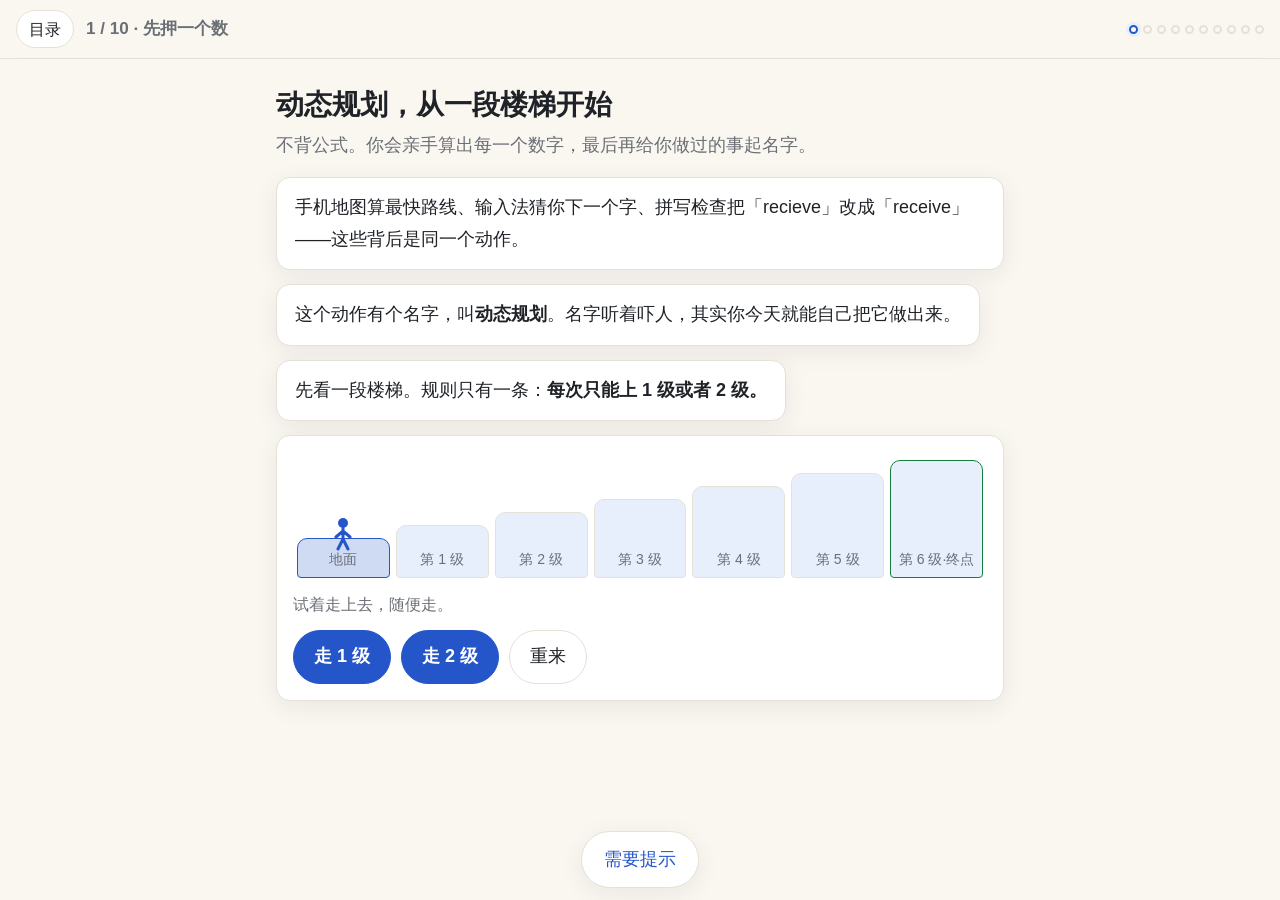
==== index.html @ 3297399c "Why the small answers can be trusted, and a rule that breaks the method Co-Authored-By: Claude Opus " ====
<!DOCTYPE html>
<html lang="zh-CN">
<head>
<meta charset="UTF-8">
<meta name="viewport" content="width=device-width, initial-scale=1.0">
<title>动态规划，从一段楼梯开始</title>
<meta name="description" content="一个循循善诱的互动教程：不背公式，亲手发现动态规划为什么存在、怎么用。">
<style>
/* FunAl - DP tutorial base styles. Warm, calm, one column, big type. */
:root {
  --bg: #faf7f1;
  --paper: #ffffff;
  --ink: #1f2328;
  --muted: #6b6f76;
  --line: #e6e1d6;
  --accent: #2456c9;
  --accent-soft: #e8effc;
  --learner: #e8f1fb;
  --ok: #15803d;
  --ok-soft: #e6f4ea;
  --warn: #9a5b00;
  --warn-soft: #fff4e0;
  --hint-soft: #fbf3d9;
  --shadow: 0 6px 24px rgba(30, 30, 40, .07);
  --radius: 14px;
  --font: -apple-system, BlinkMacSystemFont, "PingFang SC", "Hiragino Sans GB", "Microsoft YaHei", "Noto Sans CJK SC", "Segoe UI", sans-serif;
  --mono: ui-monospace, SFMono-Regular, Menlo, Consolas, monospace;
}
@media (prefers-color-scheme: dark) {
  :root {
    --bg: #15171b; --paper: #1e2126; --ink: #e9e9ec; --muted: #9aa0a8; --line: #2c3037;
    --accent: #7aa2ff; --accent-soft: #1c2a4a; --learner: #1c2a4a;
    --ok: #5fc27a; --ok-soft: #173322; --warn: #f0b35a; --warn-soft: #3a2a10; --hint-soft: #3a3313;
    --shadow: 0 6px 24px rgba(0,0,0,.35);
  }
}
* { box-sizing: border-box; }
[hidden] { display: none !important; }
html { font-size: 18px; }
body {
  margin: 0; background: var(--bg); color: var(--ink); font-family: var(--font);
  line-height: 1.75; -webkit-font-smoothing: antialiased;
}
button { font: inherit; cursor: pointer; }
button:disabled { cursor: default; }
code { font-family: var(--mono); font-size: .92em; background: var(--accent-soft); padding: .05em .4em; border-radius: 6px; }
strong { font-weight: 700; }

/* ---------- layout ---------- */
.app { min-height: 100vh; display: flex; flex-direction: column; }
.topbar {
  position: sticky; top: 0; z-index: 20; display: flex; align-items: center; gap: 12px;
  padding: 10px 16px; background: color-mix(in srgb, var(--bg) 88%, transparent);
  backdrop-filter: blur(8px); border-bottom: 1px solid var(--line);
}
.topbar-title { flex: 1; font-weight: 600; font-size: .95rem; color: var(--muted); white-space: nowrap; overflow: hidden; text-overflow: ellipsis; }
.topbar-progress { display: flex; gap: 5px; align-items: center; }
.topbar-progress .dot { width: 9px; height: 9px; border-radius: 50%; border: 2px solid var(--line); background: transparent; }
.topbar-progress .dot.done { background: var(--ok); border-color: var(--ok); }
.topbar-progress .dot.now { border-color: var(--accent); box-shadow: 0 0 0 3px var(--accent-soft); }
.topbar-btn { border: 1px solid var(--line); background: var(--paper); border-radius: 999px; padding: 4px 12px; font-size: .9rem; color: var(--ink); }

.toc {
  position: fixed; top: 52px; left: 12px; z-index: 30; width: min(360px, calc(100vw - 24px));
  background: var(--paper); border: 1px solid var(--line); border-radius: var(--radius); box-shadow: var(--shadow);
  padding: 8px; max-height: 70vh; overflow: auto;
}
.toc button {
  display: flex; width: 100%; text-align: left; gap: 10px; align-items: baseline;
  border: 0; background: transparent; color: var(--ink); padding: 8px 10px; border-radius: 10px; font-size: .95rem;
}
.toc button:hover { background: var(--accent-soft); }
.toc button .n { color: var(--muted); font-variant-numeric: tabular-nums; min-width: 1.6em; }
.toc button.done .n::after { content: " ✓"; color: var(--ok); }
.toc button.now { background: var(--accent-soft); font-weight: 600; }
.toc .toc-actions { border-top: 1px solid var(--line); margin-top: 6px; padding-top: 6px; }
.toc .toc-actions button { color: var(--muted); font-size: .85rem; }

.feed {
  flex: 1; width: min(760px, 100%); margin: 0 auto; padding: 22px 16px 140px;
  display: flex; flex-direction: column; gap: 14px;
}
.dock {
  position: fixed; bottom: 0; left: 0; right: 0; z-index: 20;
  display: flex; justify-content: center; gap: 10px; padding: 12px 16px calc(12px + env(safe-area-inset-bottom));
  background: linear-gradient(to top, var(--bg) 70%, transparent);
  pointer-events: none;
}
.dock-btn { pointer-events: auto; border-radius: 999px; padding: 12px 22px; font-size: 1rem; border: 1px solid var(--line); background: var(--paper); color: var(--ink); box-shadow: var(--shadow); }
.dock-btn.primary { background: var(--accent); border-color: var(--accent); color: #fff; font-weight: 600; }
.dock-btn.ghost { color: var(--accent); }
.dock-btn:disabled { opacity: .5; box-shadow: none; }

/* ---------- feed blocks ---------- */
.reveal { animation: rise .38s ease-out both; }
@keyframes rise { from { opacity: 0; transform: translateY(8px); } to { opacity: 1; transform: none; } }

.bubble { max-width: 100%; padding: 14px 18px; border-radius: var(--radius); }
.bubble.tutor { background: var(--paper); border: 1px solid var(--line); box-shadow: var(--shadow); align-self: flex-start; }
.bubble.learner { background: var(--learner); align-self: flex-end; max-width: 80%; border-bottom-right-radius: 4px; }
.bubble.right { border-left: 5px solid var(--ok); background: var(--ok-soft); }
.bubble.wrong { border-left: 5px solid var(--warn); background: var(--warn-soft); }
.bubble.hint { border: 1px dashed var(--warn); background: var(--hint-soft); }
.bubble.hint .hint-tag { display: inline-block; font-size: .8rem; color: var(--warn); font-weight: 700; margin-right: 8px; }
.bubble.error { border-left: 5px solid #c0392b; }
.bubble p { margin: 0; }
.bubble p + p { margin-top: .6em; }

.note { background: var(--accent-soft); border-radius: var(--radius); padding: 14px 18px; border-left: 5px solid var(--accent); }
.note .note-title { font-weight: 700; margin-bottom: 4px; }

.canvas { background: var(--paper); border: 1px solid var(--line); border-radius: var(--radius); padding: 16px; box-shadow: var(--shadow); overflow-x: auto; }
.block { }

.choices { display: flex; flex-direction: column; gap: 10px; align-self: stretch; }
.choices button {
  text-align: left; padding: 12px 16px; border-radius: 12px; border: 1.5px solid var(--line); background: var(--paper); color: var(--ink); font-size: 1rem; line-height: 1.5;
  transition: border-color .15s, background .15s;
}
.choices button p { margin: 0; }
.choices button p + p { margin-top: .4em; }
.choices button:hover:not(:disabled) { border-color: var(--accent); background: var(--accent-soft); }
.choices button.wrong { border-color: var(--warn); background: var(--warn-soft); color: var(--muted); text-decoration: line-through; }
.choices button.right { border-color: var(--ok); background: var(--ok-soft); font-weight: 600; }
.choices button.picked { border-color: var(--accent); background: var(--accent-soft); font-weight: 600; }
.choices button:disabled:not(.wrong):not(.right):not(.picked) { opacity: .55; }

.numask { display: flex; gap: 10px; align-items: center; flex-wrap: wrap; }
.numask input {
  font: inherit; font-size: 1.15rem; width: 8em; padding: 10px 14px; border-radius: 12px; border: 1.5px solid var(--line); background: var(--paper); color: var(--ink);
}
.numask input:focus { outline: 2px solid var(--accent); border-color: var(--accent); }
.numask .unit { color: var(--muted); }
.btn { border-radius: 999px; padding: 10px 20px; border: 1px solid var(--line); background: var(--paper); color: var(--ink); font-size: 1rem; }
.btn.primary { background: var(--accent); color: #fff; border-color: var(--accent); font-weight: 600; }
.btn.ok { background: var(--ok); color: #fff; border-color: var(--ok); }
.btn:disabled { opacity: .5; }
.btn-row { display: flex; gap: 10px; flex-wrap: wrap; }

.muted { color: var(--muted); }
.small { font-size: .9rem; }
.center { text-align: center; }
.title-card { padding: 6px 0 2px; }
.title-card h1 { margin: 0 0 6px; font-size: 1.55rem; line-height: 1.3; }
.title-card .sub { color: var(--muted); margin: 0; }

/* ---------- mentor sheet ---------- */
.mentor {
  position: fixed; right: 16px; bottom: 84px; z-index: 40; width: min(420px, calc(100vw - 32px)); height: min(560px, calc(100vh - 120px));
  background: var(--paper); border: 1px solid var(--line); border-radius: var(--radius); box-shadow: 0 12px 40px rgba(0,0,0,.18);
  display: flex; flex-direction: column;
}
.mentor-head { display: flex; align-items: center; gap: 8px; padding: 12px 14px; border-bottom: 1px solid var(--line); flex-wrap: wrap; }
.mentor-sub { color: var(--muted); font-size: .8rem; flex-basis: 100%; }
.mentor-close { margin-left: auto; border: 0; background: transparent; font-size: 1.4rem; line-height: 1; color: var(--muted); }
.mentor-log { flex: 1; overflow: auto; padding: 12px 14px; display: flex; flex-direction: column; gap: 10px; }
.mentor-log .m { padding: 10px 12px; border-radius: 12px; font-size: .95rem; }
.mentor-log .m.me { background: var(--learner); align-self: flex-end; max-width: 85%; }
.mentor-log .m.ai { background: var(--bg); border: 1px solid var(--line); align-self: flex-start; max-width: 95%; }
.mentor-log .m.sys { color: var(--muted); font-size: .85rem; align-self: center; text-align: center; }
.mentor-form { display: flex; gap: 8px; padding: 10px; border-top: 1px solid var(--line); }
.mentor-form input { flex: 1; font: inherit; font-size: .95rem; padding: 10px 12px; border-radius: 999px; border: 1.5px solid var(--line); background: var(--paper); color: var(--ink); }
.mentor-form input:focus { outline: 2px solid var(--accent); }

@media (max-width: 600px) {
  html { font-size: 17px; }
  .bubble.learner { max-width: 92%; }
  .mentor { right: 8px; left: 8px; width: auto; bottom: 76px; height: min(70vh, 520px); }
  .dock-btn { padding: 11px 16px; font-size: .95rem; }
}
@media print { .dock, .topbar, .mentor { display: none !important; } }

/* ---------- multi / order / match ---------- */
.choices button.multi { padding-left: 44px; position: relative; }
.choices button.multi::before {
  content: ""; position: absolute; left: 14px; top: 50%; transform: translateY(-50%);
  width: 20px; height: 20px; border: 2px solid var(--line); border-radius: 6px; background: var(--paper);
}
.choices button.multi.picked::before { border-color: var(--accent); background: var(--accent); }
.choices button.multi.picked::after {
  content: ""; position: absolute; left: 20px; top: 50%; width: 5px; height: 10px;
  border: solid #fff; border-width: 0 2.5px 2.5px 0; transform: translateY(-65%) rotate(45deg);
}

.order { display: flex; flex-direction: column; gap: 12px; }
.order-slots { display: flex; flex-direction: column; gap: 8px; }
.order-slot { display: flex; gap: 10px; align-items: baseline; background: var(--ok-soft); border: 1.5px solid var(--ok); border-radius: 12px; padding: 10px 14px; animation: rise .3s ease-out; }
.order-slot .n { font-weight: 700; color: var(--ok); }
.order-slot p { margin: 0; }
.order-pool { display: flex; flex-direction: column; gap: 8px; }
.order-card { text-align: left; padding: 11px 14px; border-radius: 12px; border: 1.5px solid var(--line); background: var(--paper); color: var(--ink); font-size: 1rem; }
.order-card:hover:not(:disabled) { border-color: var(--accent); background: var(--accent-soft); }
.order-card p { margin: 0; }

.match { display: flex; gap: 12px; align-items: flex-start; }
.match-col { flex: 1 1 0; min-width: 0; display: flex; flex-direction: column; gap: 8px; }
.match-card { text-align: left; padding: 10px 12px; border-radius: 12px; border: 1.5px solid var(--line); background: var(--paper); color: var(--ink); font-size: .95rem; line-height: 1.5; }
.match-card p { margin: 0; }
.match-card.sel { border-color: var(--accent); background: var(--accent-soft); box-shadow: 0 0 0 3px var(--accent-soft); }
.match-card.armed { border-style: dashed; border-color: var(--accent); }
.match-card.right { border-color: var(--ok); background: var(--ok-soft); }
.match-card:disabled { cursor: default; }
.shake { animation: shake .3s; }
@media (max-width: 560px) { .match { flex-direction: column; } }

.aside { border: 1px solid var(--line); border-radius: 12px; background: var(--paper); padding: 0 14px; }
.aside > summary { cursor: pointer; padding: 11px 0; font-weight: 600; font-size: .95rem; color: var(--accent); list-style: none; }
.aside > summary::-webkit-details-marker { display: none; }
.aside > summary::before { content: "+ "; font-weight: 700; }
.aside[open] > summary::before { content: "\2212 "; }
.aside[open] > summary { border-bottom: 1px solid var(--line); }
.aside-body { padding: 10px 0 14px; font-size: .95rem; }
.aside-body p { margin: 0; }
.aside-body p + p { margin-top: .6em; }

</style>
</head>
<body>
<div id="app" class="app">
  <header class="topbar">
    <button class="topbar-btn" id="tocBtn" aria-haspopup="true" aria-expanded="false" title="目录">目录</button>
    <div class="topbar-title" id="topbarTitle"></div>
    <div class="topbar-progress" id="topbarProgress" aria-label="进度"></div>
  </header>
  <nav class="toc" id="toc" hidden></nav>
  <main class="feed" id="feed" aria-live="polite"></main>
  <footer class="dock" id="dock">
    <button class="dock-btn ghost" id="hintBtn" hidden>需要提示</button>
    <button class="dock-btn ghost" id="mentorBtn" hidden>问导师</button>
    <button class="dock-btn primary" id="nextBtn" hidden>下一步</button>
  </footer>
</div>

<aside class="mentor" id="mentor" hidden aria-label="AI 导师">
  <div class="mentor-head">
    <strong>导师</strong>
    <span class="mentor-sub" id="mentorSub">它知道你现在在哪一屏、刚才答了什么。它不会直接给答案。</span>
    <button class="mentor-close" id="mentorClose" aria-label="关闭">×</button>
  </div>
  <div class="mentor-log" id="mentorLog"></div>
  <form class="mentor-form" id="mentorForm">
    <input id="mentorInput" type="text" autocomplete="off" placeholder="用自己的话说说卡在哪里……" maxlength="500">
    <button type="submit" class="dock-btn primary" id="mentorSend">发送</button>
  </form>
</aside>
<script>
// ---- src/engine.js ----
/* FunAl engine: a conversational, step-by-step tutoring runtime.
 *
 * Each screen is registered with FunAl.register({ id, title, goal, minutes, run(t) }).
 * `run` is an async function that talks to the learner through `t`:
 *
 *   await t.say('文字')                         tutor bubble (supports **bold**, `code`, line breaks)
 *   await t.ask.choice('问题', ['甲','乙'], {correct: 1, feedback: {0: '为什么甲不对'}, hints: [...]})
 *   await t.ask.predict('先猜猜', ['甲','乙'])   any answer accepted; returns index (use before a reveal)
 *   await t.ask.number('几种？', {answer: 5, feedback: v => v === 4 ? '差一点……' : null, hints: [...]})
 *   await t.ask.confirm('我数完了')              a single button
 *   const box = t.canvas()                       a card for custom widgets (DOM you build yourself)
 *   await t.waitFor(resolve => ...)              wait until your widget calls resolve(value)
 *   t.hints([...]) / t.clearHints()              hint ladder for a custom widget
 *   t.note('小结', '正文')                       highlighted callout
 *   t.learnerSays('文字')                        echo the learner's action as a right-side bubble
 *   t.record({kind, prompt, answer, correct})    log an answer for the recap and the AI mentor
 *   t.done()                                     screen complete; shows the "下一屏" button
 *
 * Everything the learner does is recorded in FunAl.state.log so the final screen can "look back".
 */
(function () {
  'use strict';

  const STORAGE_KEY = 'funal.dp.v1';
  const $ = (id) => document.getElementById(id);
  const screens = [];
  const state = { index: 0, completed: new Set(), log: [], attempts: [] };
  let current = null; // { screen, cancelled, prompt, hints, hintsShown }

  // ---------- utilities ----------
  const sleep = (ms) => new Promise((r) => setTimeout(r, ms));
  function esc(s) { return String(s).replace(/&/g, '&amp;').replace(/</g, '&lt;').replace(/>/g, '&gt;'); }
  function md(text) {
    return esc(text)
      .replace(/\*\*(.+?)\*\*/g, '<strong>$1</strong>')
      .replace(/`([^`]+?)`/g, '<code>$1</code>')
      .split(/\n\s*\n/).map((p) => '<p>' + p.replace(/\n/g, '<br>') + '</p>').join('');
  }
  function el(tag, cls, html) {
    const e = document.createElement(tag);
    if (cls) e.className = cls;
    if (html != null) e.innerHTML = html;
    return e;
  }
  function scrollTo(node) {
    requestAnimationFrame(() => node.scrollIntoView({ behavior: 'smooth', block: 'end' }));
  }
  function addStyle(css) {
    const st = document.createElement('style');
    st.textContent = css;
    document.head.appendChild(st);
  }
  function load() {
    try {
      const s = JSON.parse(localStorage.getItem(STORAGE_KEY) || 'null');
      if (s) {
        state.completed = new Set(s.completed || []);
        state.index = Math.min(s.index || 0, Math.max(0, screens.length - 1));
        state.log = Array.isArray(s.log) ? s.log : [];
      }
    } catch (e) { /* storage unavailable: run without memory */ }
  }
  function save() {
    try {
      localStorage.setItem(STORAGE_KEY, JSON.stringify({
        completed: [...state.completed], index: state.index, log: state.log.slice(-400),
      }));
    } catch (e) { /* ignore */ }
  }
  function reset() {
    state.completed = new Set(); state.index = 0; state.log = []; state.attempts = [];
    save();
    showScreen(0);
  }

  // ---------- registry ----------
  function register(screen) {
    if (!screen || !screen.id || typeof screen.run !== 'function') throw new Error('bad screen');
    screens.push(screen);
  }

  // ---------- chrome: topbar, toc, dock ----------
  function renderChrome() {
    const i = state.index;
    const s = screens[i];
    $('topbarTitle').textContent = s ? `${i + 1} / ${screens.length} · ${s.title}` : '';
    const prog = $('topbarProgress');
    prog.innerHTML = '';
    screens.forEach((sc, k) => {
      const d = el('span', 'dot' + (state.completed.has(sc.id) ? ' done' : '') + (k === i ? ' now' : ''));
      d.title = sc.title;
      prog.appendChild(d);
    });
    const toc = $('toc');
    toc.innerHTML = '';
    screens.forEach((sc, k) => {
      const b = el('button', (state.completed.has(sc.id) ? 'done' : '') + (k === i ? ' now' : ''));
      b.innerHTML = `<span class="n">${k + 1}</span><span>${esc(sc.title)}</span>`;
      b.addEventListener('click', () => { toggleToc(false); showScreen(k); });
      toc.appendChild(b);
    });
    const actions = el('div', 'toc-actions');
    const rb = el('button', '', '从头开始（清除进度）');
    rb.addEventListener('click', () => { if (confirm('清除已保存的进度，从第一屏重新开始？')) { toggleToc(false); reset(); } });
    actions.appendChild(rb);
    toc.appendChild(actions);
  }
  function toggleToc(force) {
    const toc = $('toc');
    const open = force != null ? force : toc.hidden;
    toc.hidden = !open;
    $('tocBtn').setAttribute('aria-expanded', String(open));
  }
  function setDock({ hint, next }) {
    const hb = $('hintBtn');
    const nb = $('nextBtn');
    hb.hidden = !hint;
    nb.hidden = !next;
    if (next) nb.textContent = next;
  }
  function updateHintButton() {
    const hb = $('hintBtn');
    if (!current || !current.hints || !current.hints.length) { hb.hidden = true; return; }
    hb.hidden = false;
    const left = current.hints.length - current.hintsShown;
    hb.disabled = left <= 0;
    hb.textContent = left > 0 ? (current.hintsShown === 0 ? '需要提示' : `再提示一点（还剩 ${left}）`) : '提示已用完';
  }
  function showHint() {
    if (!current || !current.hints) return;
    const k = current.hintsShown;
    if (k >= current.hints.length) return;
    current.hintsShown++;
    const b = el('div', 'bubble hint reveal', `<span class="hint-tag">提示 ${k + 1}</span>` + md(current.hints[k]));
    $('feed').appendChild(b);
    scrollTo(b);
    state.attempts.push({ screen: current.screen.id, kind: 'hint', n: k + 1, text: current.hints[k] });
    updateHintButton();
  }

  // ---------- tutor API ----------
  function makeTutor(run) {
    const feed = $('feed');
    const halted = () => new Promise(() => {}); // never resolves: stops a cancelled script
    const guard = () => (run.cancelled ? halted() : null);

    function append(node) { feed.appendChild(node); scrollTo(node); return node; }
    function setPrompt(prompt, hints) {
      run.prompt = prompt || run.prompt;
      run.hints = hints || [];
      run.hintsShown = 0;
      updateHintButton();
    }
    function clearPrompt() { run.hints = []; run.hintsShown = 0; updateHintButton(); }
    function record(entry) {
      const e = Object.assign({ screen: run.screen.id, t: Date.now() }, entry);
      state.log.push(e);
      state.attempts.push(e);
      save();
    }

    const t = {
      screen: run.screen,
      state,
      el, md, esc, addStyle, sleep,
      async say(text, opts = {}) {
        const g = guard(); if (g) return g;
        const b = append(el('div', 'bubble tutor reveal' + (opts.cls ? ' ' + opts.cls : ''), md(text)));
        await sleep(opts.pause == null ? 320 : opts.pause);
        if (run.cancelled) return halted();
        return b;
      },
      learnerSays(text) {
        if (run.cancelled) return null;
        return append(el('div', 'bubble learner reveal', md(text)));
      },
      right(text) { if (run.cancelled) return null; return append(el('div', 'bubble tutor right reveal', md(text))); },
      wrong(text) { if (run.cancelled) return null; return append(el('div', 'bubble tutor wrong reveal', md(text))); },
      /* A collapsible aside: curious learners open it, everyone else walks past. */
      aside(title, text) {
        if (run.cancelled) return null;
        const d = el('details', 'aside reveal');
        const sum = el('summary', '', esc(title));
        d.appendChild(sum);
        d.appendChild(el('div', 'aside-body', md(text)));
        d.addEventListener('toggle', () => { if (d.open) record({ kind: 'aside', prompt: title, answer: '展开了' }); });
        return append(d);
      },
      note(title, text) {
        if (run.cancelled) return null;
        return append(el('div', 'note reveal', (title ? `<div class="note-title">${esc(title)}</div>` : '') + md(text)));
      },
      html(html, cls) { if (run.cancelled) return null; return append(el('div', 'block reveal' + (cls ? ' ' + cls : ''), html)); },
      canvas(cls) { if (run.cancelled) return null; return append(el('div', 'canvas reveal' + (cls ? ' ' + cls : ''))); },
      hints(list) { setPrompt(null, list || []); },
      clearHints() { clearPrompt(); },
      record,
      pause(ms) { return run.cancelled ? halted() : sleep(ms); },
      waitFor(setup) {
        const g = guard(); if (g) return g;
        return new Promise((resolve) => setup((v) => { if (!run.cancelled) resolve(v); }));
      },
      ask: {
        /* Multiple choice with a correct answer. Resolves with the correct index once chosen. */
        async choice(prompt, options, opts = {}) {
          const g = guard(); if (g) return g;
          if (prompt) await t.say(prompt, { pause: 120 });
          const correct = Array.isArray(opts.correct) ? opts.correct : [opts.correct];
          setPrompt(prompt, opts.hints);
          const box = append(el('div', 'choices reveal'));
          return new Promise((resolve) => {
            options.forEach((label, i) => {
              const b = el('button', '', md(label));
              b.addEventListener('click', async () => {
                if (run.cancelled) return;
                t.learnerSays(label);
                const ok = correct.includes(i);
                record({ kind: 'choice', prompt, answer: label, correct: ok });
                if (ok) {
                  b.classList.add('right');
                  box.querySelectorAll('button').forEach((x) => (x.disabled = true));
                  clearPrompt();
                  if (opts.explainRight) t.right(typeof opts.explainRight === 'function' ? opts.explainRight(i) : opts.explainRight);
                  resolve(i);
                } else {
                  b.classList.add('wrong');
                  b.disabled = true;
                  const fb = (opts.feedback && (opts.feedback[i] != null ? opts.feedback[i] : opts.feedback.default))
                    || '这个选项不对。看看上面的画面，再选一个。';
                  t.wrong(typeof fb === 'function' ? fb(i) : fb);
                }
              });
              box.appendChild(b);
            });
          });
        },
        /* Prediction: every answer is accepted. Resolves with the chosen index. */
        async predict(prompt, options, opts = {}) {
          const g = guard(); if (g) return g;
          if (prompt) await t.say(prompt, { pause: 120 });
          setPrompt(prompt, opts.hints);
          const box = append(el('div', 'choices reveal'));
          return new Promise((resolve) => {
            options.forEach((label, i) => {
              const b = el('button', '', md(label));
              b.addEventListener('click', () => {
                if (run.cancelled) return;
                t.learnerSays(label);
                record({ kind: 'predict', prompt, answer: label });
                b.classList.add('picked');
                box.querySelectorAll('button').forEach((x) => (x.disabled = true));
                clearPrompt();
                resolve(i);
              });
              box.appendChild(b);
            });
          });
        },
        /* Integer answer. opts.feedback(v) may return a diagnosis string for a specific wrong value. */
        async number(prompt, opts = {}) {
          const g = guard(); if (g) return g;
          if (prompt) await t.say(prompt, { pause: 120 });
          setPrompt(prompt, opts.hints);
          const row = append(el('div', 'numask reveal'));
          const input = el('input');
          input.type = 'number'; input.inputMode = 'numeric'; input.placeholder = opts.placeholder || '填一个数字';
          if (opts.min != null) input.min = opts.min;
          const unit = el('span', 'unit', esc(opts.unit || ''));
          const btn = el('button', 'btn primary', opts.button || '确定');
          row.append(input, unit, btn);
          setTimeout(() => input.focus({ preventScroll: true }), 80);
          const free = opts.answer == null;              // a free prediction: any integer is accepted
          const accepted = Array.isArray(opts.answer) ? opts.answer : [opts.answer];
          return new Promise((resolve) => {
            const submit = () => {
              if (run.cancelled) return;
              const raw = input.value.trim();
              if (raw === '' || !/^-?\d+$/.test(raw)) { input.focus(); return; }
              const v = Number(raw);
              t.learnerSays(String(v) + (opts.unit || ''));
              const ok = free || accepted.includes(v);
              record({ kind: 'number', prompt, answer: v, correct: free ? undefined : ok });
              if (ok) {
                input.disabled = true; btn.disabled = true;
                clearPrompt();
                if (opts.explainRight) t.right(typeof opts.explainRight === 'function' ? opts.explainRight(v) : opts.explainRight);
                resolve(v);
              } else {
                let fb = opts.feedback ? opts.feedback(v) : null;
                if (!fb) fb = opts.defaultFeedback || `不是 ${v}。别急着猜，回到上面的画面，一个一个数。`;
                t.wrong(fb);
                input.value = ''; input.focus();
              }
            };
            btn.addEventListener('click', submit);
            input.addEventListener('keydown', (e) => { if (e.key === 'Enter') { e.preventDefault(); submit(); } });
          });
        },

        /* Multiple-select: the learner ticks several options, then submits. */
        async multi(prompt, options, opts = {}) {
          const g = guard(); if (g) return g;
          if (prompt) await t.say(prompt, { pause: 120 });
          setPrompt(prompt, opts.hints);
          const want = (opts.correct || []).slice().sort().join(',');
          const box = append(el('div', 'choices reveal'));
          const picked = new Set();
          const btns = options.map((label, i) => {
            const b = el('button', 'multi', md(label));
            b.addEventListener('click', () => {
              if (run.cancelled || b.disabled) return;
              if (picked.has(i)) { picked.delete(i); b.classList.remove('picked'); }
              else { picked.add(i); b.classList.add('picked'); }
              submit.disabled = picked.size === 0;
            });
            box.appendChild(b);
            return b;
          });
          const row = append(el('div', 'btn-row reveal'));
          const submit = el('button', 'btn primary', opts.button || '就选这些');
          submit.disabled = true;
          row.appendChild(submit);
          return new Promise((resolve) => {
            submit.addEventListener('click', () => {
              if (run.cancelled) return;
              const got = [...picked].sort();
              t.learnerSays(got.length ? got.map((i) => options[i]).join('、') : '一个都不选');
              const ok = got.join(',') === want;
              record({ kind: 'multi', prompt, answer: got.map((i) => options[i]).join('、'), correct: ok });
              if (ok) {
                btns.forEach((b, i) => { b.disabled = true; if (picked.has(i)) b.classList.add('right'); });
                submit.remove();
                clearPrompt();
                if (opts.explainRight) t.right(opts.explainRight);
                resolve(got);
              } else {
                const fb = opts.feedback ? opts.feedback(got) : null;
                t.wrong(fb || '这一组不对。看看漏了哪个，或者多选了哪个。');
              }
            });
          });
        },
        /* Put shuffled cards into the right order by tapping them one at a time. */
        async order(prompt, items, opts = {}) {
          const g = guard(); if (g) return g;
          if (prompt) await t.say(prompt, { pause: 120 });
          setPrompt(prompt, opts.hints);
          const shuffled = opts.shuffled || items.map((_, i) => i).slice().reverse();
          const wrap = append(el('div', 'order reveal'));
          const slots = el('div', 'order-slots');
          const pool = el('div', 'order-pool');
          wrap.append(slots, pool);
          let next = 0;
          const btns = shuffled.map((idx) => {
            const b = el('button', 'order-card', md(items[idx]));
            b.addEventListener('click', () => {
              if (run.cancelled || b.disabled) return;
              if (idx !== next) {
                b.classList.add('shake');
                setTimeout(() => b.classList.remove('shake'), 320);
                const fb = opts.feedback ? opts.feedback(idx, next) : null;
                t.wrong(fb || `这一句不是现在该放的。先想想：在做这一句之前，你必须先知道什么？`);
                record({ kind: 'order', prompt, answer: items[idx], correct: false });
                return;
              }
              b.disabled = true;
              b.classList.add('placed');
              const slot = el('div', 'order-slot');
              slot.innerHTML = `<span class="n">${next + 1}</span>` + md(items[idx]);
              slots.appendChild(slot);
              b.remove();
              next++;
              if (next === items.length) {
                record({ kind: 'order', prompt, answer: '顺序全对', correct: true });
                clearPrompt();
                if (opts.explainRight) t.right(opts.explainRight);
                resolve_(true);
              }
            });
            pool.appendChild(b);
            return b;
          });
          let resolve_;
          return new Promise((r) => { resolve_ = r; });
        },
        /* Match each term on the left to the thing the learner actually did, on the right. */
        async match(prompt, pairs, opts = {}) {
          const g = guard(); if (g) return g;
          if (prompt) await t.say(prompt, { pause: 120 });
          setPrompt(prompt, opts.hints);
          const wrap = append(el('div', 'match reveal'));
          const leftCol = el('div', 'match-col');
          const rightCol = el('div', 'match-col');
          wrap.append(leftCol, rightCol);
          const rightOrder = opts.rightOrder || pairs.map((_, i) => i).slice().reverse();
          let sel = null, done = 0;
          const lefts = pairs.map((p, i) => {
            const b = el('button', 'match-card', md(p.term));
            b.addEventListener('click', () => {
              if (run.cancelled || b.disabled) return;
              if (sel) sel.classList.remove('sel');
              sel = b; b.classList.add('sel');
              rightCol.querySelectorAll('button:not(:disabled)').forEach((r) => r.classList.add('armed'));
            });
            b.dataset.i = i;
            leftCol.appendChild(b);
            return b;
          });
          rightOrder.forEach((i) => {
            const p = pairs[i];
            const b = el('button', 'match-card', md(p.did));
            b.addEventListener('click', () => {
              if (run.cancelled || b.disabled || !sel) return;
              const li = Number(sel.dataset.i);
              if (li !== i) {
                b.classList.add('shake');
                setTimeout(() => b.classList.remove('shake'), 320);
                const fb = opts.feedback ? opts.feedback(pairs[li].term, p.did) : null;
                t.wrong(fb || `「${pairs[li].term}」说的不是这件事。再看看你到底在哪一屏做过这个动作。`);
                record({ kind: 'match', prompt, answer: pairs[li].term + ' → ' + p.did, correct: false });
                return;
              }
              sel.disabled = true; sel.classList.remove('sel'); sel.classList.add('right');
              b.disabled = true; b.classList.add('right');
              rightCol.querySelectorAll('button').forEach((r) => r.classList.remove('armed'));
              sel = null;
              record({ kind: 'match', prompt, answer: p.term + ' → ' + p.did, correct: true });
              if (p.explain) t.right(p.explain);
              if (++done === pairs.length) { clearPrompt(); resolveAll(true); }
            });
            rightCol.appendChild(b);
          });
          let resolveAll;
          return new Promise((r) => { resolveAll = r; });
        },
        /* A single button the learner presses when ready. */
        async confirm(label, opts = {}) {
          const g = guard(); if (g) return g;
          const row = append(el('div', 'btn-row reveal'));
          const b = el('button', 'btn ' + (opts.cls || 'primary'), esc(label));
          row.appendChild(b);
          return new Promise((resolve) => {
            b.addEventListener('click', () => {
              if (run.cancelled) return;
              b.disabled = true;
              if (opts.echo !== false) { row.remove(); t.learnerSays(label); }
              resolve(true);
            });
          });
        },
      },
      /* Look back at what the learner answered earlier (used by the recap screen). */
      recall(filter) {
        return state.log.filter((e) => {
          if (!filter) return true;
          if (filter.screen && e.screen !== filter.screen) return false;
          if (filter.kind && e.kind !== filter.kind) return false;
          if (filter.promptIncludes && !(e.prompt || '').includes(filter.promptIncludes)) return false;
          return true;
        });
      },
      recallOne(filter) { const l = t.recall(filter); return l.length ? l[l.length - 1] : null; },
      done(opts = {}) {
        if (run.cancelled) return;
        state.completed.add(run.screen.id);
        state.index = screens.indexOf(run.screen);
        save();
        renderChrome();
        const isLast = state.index >= screens.length - 1;
        const next = screens[state.index + 1];
        setDock({ hint: false, next: opts.label || (isLast ? '回到目录' : `下一屏：${next.title}`) });
        clearPrompt();
      },
    };
    return t;
  }

  // ---------- screen lifecycle ----------
  async function showScreen(i) {
    if (i < 0 || i >= screens.length) return;
    if (current) current.cancelled = true;
    const screen = screens[i];
    state.index = i;
    save();
    const run = { screen, cancelled: false, prompt: '', hints: [], hintsShown: 0 };
    current = run;
    const feed = $('feed');
    feed.innerHTML = '';
    window.scrollTo({ top: 0 });
    renderChrome();
    setDock({ hint: false, next: null });
    const t = makeTutor(run);
    try {
      await screen.run(t);
    } catch (err) {
      if (!run.cancelled) {
        console.error(err);
        feed.appendChild(el('div', 'bubble tutor error', md(`这一屏出了点技术问题（${esc(err.message || err)}）。你可以打开目录跳到下一屏，然后把这个问题告诉作者。`)));
        setDock({ hint: false, next: i + 1 < screens.length ? `下一屏：${screens[i + 1].title}` : null });
        state.completed.add(screen.id);
      }
    }
  }

  // ---------- AI mentor (optional; only when served by mentor_server.py) ----------
  const Mentor = {
    available: false,
    history: [],
    async init() {
      try {
        const r = await fetch('api/mentor/health', { cache: 'no-store' });
        const j = await r.json();
        this.available = !!j.ai;
      } catch (e) { this.available = false; }
      $('mentorBtn').hidden = !this.available;
    },
    context() {
      const sc = current ? current.screen : null;
      return {
        screen_id: sc ? sc.id : null,
        screen_title: sc ? sc.title : null,
        screen_goal: sc ? sc.goal || null : null,
        current_prompt: current ? current.prompt : null,
        hints_available: current ? current.hints : [],
        hints_shown: current ? current.hintsShown : 0,
        recent_attempts: state.attempts.slice(-6).map((a) => ({ kind: a.kind, prompt: a.prompt, answer: a.answer, correct: a.correct, n: a.n })),
      };
    },
    async ask(question) {
      const res = await fetch('api/mentor', {
        method: 'POST', headers: { 'Content-Type': 'application/json' },
        body: JSON.stringify({ question, context: this.context(), history: this.history.slice(-8) }),
      });
      const j = await res.json();
      if (!res.ok || j.error) throw new Error(j.error || ('HTTP ' + res.status));
      this.history.push({ role: 'user', content: question }, { role: 'assistant', content: j.reply });
      return j.reply;
    },
  };
  function wireMentor() {
    const sheet = $('mentor');
    const log = $('mentorLog');
    const addM = (cls, text) => { const m = el('div', 'm ' + cls, md(text)); log.appendChild(m); log.scrollTop = log.scrollHeight; return m; };
    $('mentorBtn').addEventListener('click', () => {
      sheet.hidden = !sheet.hidden;
      if (!sheet.hidden) {
        if (!log.childElementCount) addM('sys', '说说你卡在哪里。导师只会反问和提示，答案还是你自己找到的。');
        $('mentorInput').focus();
      }
    });
    $('mentorClose').addEventListener('click', () => { sheet.hidden = true; });
    $('mentorForm').addEventListener('submit', async (e) => {
      e.preventDefault();
      const input = $('mentorInput');
      const q = input.value.trim();
      if (!q) return;
      input.value = '';
      addM('me', q);
      state.attempts.push({ screen: current ? current.screen.id : null, kind: 'mentor_question', text: q });
      const wait = addM('sys', '导师在想……（它会先想一会儿，大约十几秒）');
      $('mentorSend').disabled = true;
      try {
        const reply = await Mentor.ask(q);
        wait.remove();
        addM('ai', reply);
      } catch (err) {
        wait.remove();
        addM('sys', `导师暂时联系不上（${esc(err.message)}）。先用页面底部的“需要提示”。`);
      } finally {
        $('mentorSend').disabled = false;
        input.focus();
      }
    });
  }

  // ---------- boot ----------
  function start() {
    load();
    renderChrome();
    $('tocBtn').addEventListener('click', () => toggleToc());
    document.addEventListener('click', (e) => {
      const toc = $('toc');
      if (!toc.hidden && !toc.contains(e.target) && e.target !== $('tocBtn')) toggleToc(false);
    });
    $('hintBtn').addEventListener('click', showHint);
    $('nextBtn').addEventListener('click', () => {
      if (state.index + 1 < screens.length) showScreen(state.index + 1);
      else { toggleToc(true); }
    });
    wireMentor();
    Mentor.init();
    showScreen(state.index);
  }

  window.FunAl = { register, start, showScreen, state, screens, el, md, esc, addStyle, sleep, Mentor };
})();


// ---- src/data.js ----
/* All numbers the course shows the learner. Verified by tools/verify_answers.py --
 * run that script after changing anything here. */
FunAl.data = {
  /* ---- problem 1: how many ways up, 1 or 2 stairs at a time ---- */
  ways: {
    table: [1, 1, 2, 3, 5, 8, 13, 21, 34, 55, 89, 144, 233, 377, 610, 987, 1597, 2584, 4181, 6765, 10946, 17711, 28657, 46368, 75025, 121393, 196418, 317811, 514229, 832040, 1346269],   // table[i] = 到第 i 级的走法数（i 从 0 到 30）
    routes4: [[1, 1, 1, 1], [2, 1, 1], [1, 2, 1], [1, 1, 2], [2, 2]],          // 全部 5 条
    routes3: [[1, 1, 1], [2, 1], [1, 2]],                                       // 全部 3 条
    routes2: [[1, 1], [2]],                                                     // 全部 2 条
    /* 没记性地拆：卡片张数永远是 2 × 走法数 − 1，点开次数是走法数 − 1。下面是抽查值。 */
    naive: { 4: { cards: 9, clicks: 4 }, 6: { cards: 25, clicks: 12 }, 8: { cards: 67, clicks: 33 },
             10: { cards: 177, clicks: 88 }, 20: { cards: 21891, clicks: 10945 }, 30: { cards: 2692537, clicks: 1346268 } },
    /* 有账本：真正算过的次数 = 不同的小问题个数，和点开顺序无关 */
    memoComputes: { 4: 3, 6: 5, 8: 7, 10: 9, 20: 19, 30: 29 },
  },

  /* ---- problem 2: cheapest way up a toll staircase (6 stairs, the ground is free) ----
   * Chosen so three different intuitions all fail:
   *   walking greedily (18), dodging the priciest stair (16), and the table (12).
   * The cheapest route has to step on the most expensive stair, and it is the only
   * route that costs 12. The answer avoids 5, 8, 13, 21 so it cannot be mistaken for
   * one of the counting answers. */
  toll: {
    tolls: [0, 1, 7, 8, 7, 1, 2],          // tolls[i] = 踩上第 i 级要付的钱
    pricey: 3,                             // 全场最贵的那一级
    best: [0, 1, 7, 9, 14, 10, 12],        // best[i] = 到第 i 级最少花多少
    from: [null, 0, 0, 1, 2, 3, 5],        // from[i] = 最省时是从第几级来的
    bestPath: [0, 1, 3, 5, 6],
    bestCost: 12,
    allCosts: [12, 16, 17, 17, 18, 18, 18, 19, 19, 24, 25, 25, 26],   // 全部 13 条路，从便宜到贵
    greedy: { path: [0, 1, 2, 4, 5, 6], cost: 18 },                   // 每步挑眼前便宜的
    dodge: { path: [0, 2, 4, 6], cost: 16 },                          // 躲开最贵的第 3 级
    /* the route the "swap the first half" argument uses */
    swap: { path: [0, 2, 4, 5, 6], cost: 17, headTo5: 15, bestHeadTo5: 10, tail: 2, after: 12 },
    /* a second set of prices where two sources tie, so backtracking has two answers */
    tie: { tolls: [0, 2, 3, 2, 3, 2, 1], best: [0, 2, 3, 4, 6, 6, 7], bestCost: 7,
           paths: [[0, 1, 3, 5, 6], [0, 2, 4, 6]] },
  },

  /* ---- problem 3 (transfer): fewest coins to make 6 with 1, 3, 4 ---- */
  coins: {
    values: [1, 3, 4], target: 6,
    table: [0, 1, 2, 1, 1, 2, 2],          // table[a] = 凑 a 元最少几枚
    from: [null, 0, 1, 0, 0, 4, 3],        // from[a] = 最省时的上一格
    bestCoins: [3, 3], best: 2,
    greedyBig: { coins: [4, 1, 1], count: 3 },   // 先拿最大面值会用 3 枚
    unreachable: { values: [3, 4], target: 5, table: [0, null, null, 1, 1, null, 2, 2, 2] },  // null = 凑不出
  },

  /* ---- the counterexample: when one number per cell is not enough ----
   * Same staircase, one added rule: a 3 fine for two 2-steps in a row.
   * A table that remembers only which stair you are on says 12, and no route
   * costs 12 - the cheapest really costs 15. Remembering one more thing (was my
   * last step a 2?) turns the single row of cells into two rows, and those give 15. */
  broken: {
    penalty: 3,
    rule: '连着走两次 2 级，罚 3 元',
    oldTableSays: 12,
    byOne: [null, 1, 8, 15, 16, 16, 15],   // 到第 k 级、且最后一步是走 1 级上来的，最少花多少
    byTwo: [null, null, 7, 9, 15, 13, 18], // 到第 k 级、且最后一步是跨 2 级上来的
    realBest: 15,
    realPath: [0, 1, 3, 5, 6],
    realSteps: [1, 2, 2, 1],
    realBreakdown: { toll: 12, penalty: 3 },
    /* every route to stair 6, with the fine included, cheapest first */
    allRoutes: [
      { steps: [1, 2, 2, 1], toll: 12, penalty: 3, total: 15 },
      { steps: [1, 1, 2, 1, 1], toll: 18, penalty: 0, total: 18 },
      { steps: [1, 2, 1, 2], toll: 18, penalty: 0, total: 18 },
      { steps: [2, 1, 2, 1], toll: 18, penalty: 0, total: 18 },
      { steps: [1, 1, 1, 2, 1], toll: 19, penalty: 0, total: 19 },
      { steps: [1, 2, 1, 1, 1], toll: 19, penalty: 0, total: 19 },
      { steps: [1, 1, 2, 2], toll: 17, penalty: 3, total: 20 },
      { steps: [2, 2, 1, 1], toll: 17, penalty: 3, total: 20 },
      { steps: [2, 2, 2], toll: 16, penalty: 6, total: 22 },
      { steps: [2, 1, 1, 2], toll: 24, penalty: 0, total: 24 },
      { steps: [1, 1, 1, 1, 2], toll: 25, penalty: 0, total: 25 },
      { steps: [2, 1, 1, 1, 1], toll: 25, penalty: 0, total: 25 },
      { steps: [1, 1, 1, 1, 1, 1], toll: 26, penalty: 0, total: 26 },
    ],
  },
};


// ---- src/widgets.js ----
/* FunAl shared widgets. Same look everywhere so the learner recognises "the same staircase / the same row of cells".
 *
 *   const st = FunAl.widgets.stairs(container, { n: 6, tolls: [0,1,2,9,1,5,1], controls: true, maxStep: 2 })
 *     st.onStep(({ pos, path, cost, done }) => ...)   fired after each move; done = reached n
 *     st.step(k) / st.reset() / st.setCurrent(i) / st.mark(i,'cls') / st.clearMarks() / st.enable(bool) / st.pickable(fn)
 *     st.path  -> [1,2,1]   st.visited -> [0,1,3,4]   st.cost -> total tolls paid
 *
 *   const row = FunAl.widgets.cells(container, { n: 6, label: i => `第 ${i} 级`, sub: i => `过路费 ${toll[i]}`, values: {0: 1, 1: 1} })
 *     row.set(i, v) / row.get(i) / row.mark(i,'cls') / row.links(i, [i-1, i-2]) / row.clearLinks()
 *     await row.fill(i, { answer: 5, onWrong: v => t.wrong('...'), onRight: v => ... })  loops until correct
 *
 *   FunAl.widgets.routeChips(container, ['1+1+2', '2+2'], { onClick })  -> row of route chips
 *   FunAl.widgets.person()  -> a small SVG figure element
 */
(function () {
  'use strict';
  const { el, esc, addStyle } = FunAl;

  addStyle(`
  .w-stairs { display: flex; flex-direction: column; gap: 12px; }
  .w-stairs-row { display: flex; align-items: flex-end; gap: 6px; padding: 8px 4px 0; min-height: 60px; }
  .w-step { flex: 1 1 0; min-width: 54px; position: relative; display: flex; flex-direction: column; align-items: center; justify-content: flex-end;
    background: var(--accent-soft); border: 1.5px solid var(--line); border-radius: 10px 10px 4px 4px; height: var(--h, 48px); transition: background .2s, border-color .2s; }
  .w-step .w-step-label { position: absolute; bottom: 6px; font-size: .78rem; color: var(--muted); white-space: nowrap; }
  .w-step .w-tag { position: absolute; top: -14px; right: -4px; background: var(--paper); border: 1.5px solid var(--warn); color: var(--warn); font-weight: 700; font-size: .78rem; padding: 0 6px; border-radius: 6px; line-height: 1.4; }
  .w-step .w-tag.hot { background: var(--warn); color: #fff; }
  .w-step .w-person { position: absolute; bottom: 26px; width: 26px; height: 34px; }
  .w-step.visited::after { content: ""; position: absolute; top: 6px; width: 8px; height: 8px; border-radius: 50%; background: var(--accent); }
  .w-step.current { border-color: var(--accent); background: color-mix(in srgb, var(--accent) 22%, var(--paper)); }
  .w-step.finish { border-color: var(--ok); }
  .w-step.pickable { cursor: pointer; }
  .w-step.pickable:hover { border-color: var(--accent); }
  .w-step.good { border-color: var(--ok); background: var(--ok-soft); }
  .w-step.bad { border-color: var(--warn); background: var(--warn-soft); }
  .w-step.gold { border-color: #c9a227; background: #fff7d6; }
  .w-step.dim { opacity: .45; }
  .w-stairs-controls { display: flex; gap: 10px; flex-wrap: wrap; align-items: center; }
  .w-path { display: flex; gap: 6px; flex-wrap: wrap; align-items: center; min-height: 28px; color: var(--muted); font-size: .95rem; }
  .w-path .chip { background: var(--paper); border: 1.5px solid var(--line); border-radius: 999px; padding: 1px 10px; font-weight: 600; color: var(--ink); }
  .w-path .chip.two { border-color: var(--accent); }
  .w-cost { font-weight: 700; color: var(--warn); }
  .w-extra { font-weight: 700; color: #c0392b; }

  .w-cells { position: relative; }
  .w-cells-title { font-weight: 600; margin-bottom: 8px; }
  .w-cells-row { display: flex; gap: 8px; align-items: flex-start; padding-top: 40px; }
  .w-cell { flex: 1 1 0; min-width: 58px; display: flex; flex-direction: column; align-items: center; gap: 4px; }
  .w-cell .w-cell-idx { font-size: .8rem; color: var(--ink); font-weight: 600; white-space: nowrap; }
  .w-cell .w-cell-val { width: 100%; min-height: 54px; border: 1.5px solid var(--line); border-radius: 10px; background: var(--paper); display: flex; align-items: center; justify-content: center; font-size: 1.25rem; font-weight: 700; transition: background .2s, border-color .2s; }
  .w-cell .w-cell-val.empty { color: var(--muted); font-weight: 400; }
  .w-cell .w-cell-val.filled { background: var(--hint-soft); border-color: #d9b64a; }
  .w-cell .w-cell-val.given { background: var(--accent-soft); }
  .w-cell .w-cell-val.active { border-color: var(--accent); box-shadow: 0 0 0 3px var(--accent-soft); }
  .w-cell .w-cell-val.good { border-color: var(--ok); background: var(--ok-soft); }
  .w-cell .w-cell-val.gold { border-color: #c9a227; background: #fff7d6; }
  .w-cell .w-cell-val.src { border-color: var(--accent); background: var(--accent-soft); }
  .w-cell .w-cell-val.pick-me { cursor: pointer; }
  .w-cell .w-cell-val.pick-me:hover { border-color: var(--accent); background: var(--accent-soft); }
  .w-cell .w-cell-val.bad-flash { border-color: var(--warn); background: var(--warn-soft); }
  .w-cell .w-cell-val input { width: 100%; height: 100%; min-height: 50px; border: 0; background: transparent; text-align: center; font: inherit; font-size: 1.25rem; font-weight: 700; color: var(--ink); outline: none; }
  .w-cell .w-cell-sub { font-size: .78rem; color: var(--warn); font-weight: 600; min-height: 1.2em; white-space: nowrap; }
  .w-cells svg.w-links { position: absolute; left: 0; top: 0; width: 100%; height: 100%; pointer-events: none; overflow: visible; }
  .w-cells svg.w-links path { fill: none; stroke: var(--accent); stroke-width: 2.2; }
  .w-cells svg.w-links path.pick { stroke: var(--ok); stroke-width: 3; }
  .w-cells svg.w-links path.dim { stroke: var(--line); stroke-dasharray: 4 4; }
  .w-cells svg.w-links text { font-size: 12px; fill: var(--muted); font-weight: 600; }
  .w-cell-ok { display: flex; gap: 6px; margin-top: 6px; }
  .w-fill-row { display: flex; gap: 8px; align-items: center; margin-top: 10px; flex-wrap: wrap; }
  .w-fill-row .eq { font-family: var(--mono); font-size: 1rem; color: var(--muted); }

  .w-chips { display: flex; gap: 8px; flex-wrap: wrap; }
  .w-chip { border: 1.5px solid var(--line); background: var(--paper); border-radius: 10px; padding: 6px 12px; font-weight: 600; font-family: var(--mono); font-size: .95rem; }
  .w-chip.btn-like { cursor: pointer; }
  .w-chip.btn-like:hover { border-color: var(--accent); }
  .w-chip.dup { border-color: var(--warn); background: var(--warn-soft); }
  .w-chip.new { animation: pop .3s ease-out; }
  .w-chip.gold { border-color: #c9a227; background: #fff7d6; }

  /* ---- tree ---- */
  .w-tree { overflow-x: auto; padding: 4px 0 8px; }
  .w-tree-inner { display: inline-block; min-width: 100%; }
  .w-node { display: flex; flex-direction: column; align-items: center; }
  .w-node-box { border: 1.5px solid var(--line); background: var(--paper); border-radius: 10px; padding: 5px 10px; font-weight: 600; font-size: .9rem; white-space: nowrap; position: relative; }
  .w-node-box.can { cursor: pointer; border-color: var(--accent); color: var(--accent); }
  .w-node-box.can:hover { background: var(--accent-soft); }
  .w-node-box.leaf { border-color: var(--ok); background: var(--ok-soft); }
  .w-node-box.dup { border-color: var(--warn); background: var(--warn-soft); }
  .w-node-box.cached { border-color: var(--ok); background: var(--ok-soft); color: var(--ok); }
  .w-node-box.solved { background: var(--accent-soft); }
  .w-node-kids { display: flex; gap: 10px; align-items: flex-start; padding-top: 16px; position: relative; }
  .w-node-kids::before { content: ""; position: absolute; top: 0; left: 50%; width: 1.5px; height: 8px; background: var(--line); }
  .w-node-kid { position: relative; padding-top: 10px; }
  .w-node-kid::before { content: ""; position: absolute; top: 0; left: 50%; width: 1.5px; height: 10px; background: var(--line); }
  .w-node-kids > .w-node-kid + .w-node-kid::after { content: ""; position: absolute; top: 0; right: 50%; width: 100%; height: 1.5px; background: var(--line); }
  .w-tree-hud { display: flex; gap: 16px; flex-wrap: wrap; align-items: baseline; margin-bottom: 8px; font-size: .95rem; }
  .w-tree-hud b { font-size: 1.3rem; font-variant-numeric: tabular-nums; }

  /* ---- buckets ---- */
  .w-buckets { display: flex; flex-direction: column; gap: 12px; }
  .w-bucket-pool { display: flex; gap: 8px; flex-wrap: wrap; min-height: 44px; padding: 8px; border: 1.5px dashed var(--line); border-radius: 12px; }
  .w-bucket-pool:empty::after { content: "卡片都分完了"; color: var(--muted); font-size: .9rem; }
  .w-bucket-row { display: flex; gap: 12px; flex-wrap: wrap; }
  .w-bucket { flex: 1 1 200px; border: 1.5px solid var(--line); border-radius: 12px; padding: 10px; background: var(--paper); min-height: 96px; }
  .w-bucket.armed { border-color: var(--accent); background: var(--accent-soft); cursor: pointer; }
  .w-bucket-title { font-weight: 600; font-size: .9rem; margin-bottom: 8px; }
  .w-bucket-title .cnt { color: var(--muted); font-weight: 400; }
  .w-bucket-items { display: flex; gap: 8px; flex-wrap: wrap; min-height: 34px; }
  .w-card { border: 1.5px solid var(--line); background: var(--paper); border-radius: 10px; padding: 5px 10px; font-family: var(--mono); font-weight: 600; font-size: .92rem; cursor: pointer; }
  .w-card.sel { border-color: var(--accent); background: var(--accent-soft); box-shadow: 0 0 0 3px var(--accent-soft); }
  .w-card.in { cursor: default; }
  .w-card .tail { color: var(--warn); }
  .w-card.cut .tail { text-decoration: line-through; opacity: .45; }
  .w-card.shake { animation: shake .3s; }
  @keyframes shake { 25% { transform: translateX(-4px);} 75% { transform: translateX(4px);} }

  /* ---- notebook ---- */
  .w-book { border: 1.5px solid var(--line); border-radius: 12px; background: var(--hint-soft); padding: 10px 12px; min-width: 170px; }
  .w-book-title { font-weight: 700; font-size: .9rem; margin-bottom: 6px; }
  .w-book-row { display: flex; justify-content: space-between; gap: 10px; border-bottom: 1px dashed rgba(0,0,0,.15); padding: 3px 0; font-size: .92rem; }
  .w-book-row .v { font-weight: 700; }
  .w-book-row.empty .v { color: var(--muted); font-weight: 400; }
  .w-book-row.fresh { animation: pop .3s ease-out; }
  .w-side { display: flex; gap: 14px; align-items: flex-start; flex-wrap: wrap; }
  .w-side-main { flex: 1 1 320px; min-width: 0; }
  .w-side-aside { flex: 0 0 auto; position: sticky; top: 60px; }
  @media (max-width: 620px) { .w-side { flex-direction: column; } .w-side-aside { position: static; width: 100%; } }

  @keyframes pop { from { transform: scale(.85); opacity: 0; } to { transform: none; opacity: 1; } }
  `);

  function person() {
    const s = document.createElementNS('http://www.w3.org/2000/svg', 'svg');
    s.setAttribute('viewBox', '0 0 26 34');
    s.setAttribute('class', 'w-person');
    s.innerHTML = '<circle cx="13" cy="6" r="5" fill="var(--accent)"/><path d="M13 11v11M13 14l-7 6M13 14l7 6M13 22l-5 10M13 22l5 10" stroke="var(--accent)" stroke-width="3" stroke-linecap="round" fill="none"/>';
    return s;
  }

  /* ---------------- stairs ---------------- */
  function stairs(container, opts) {
    const o = Object.assign({ n: 6, tolls: null, controls: false, maxStep: 2, labels: null, start: 0, baseH: 40, stepH: 13, showCost: false }, opts);
    const root = el('div', 'w-stairs');
    const row = el('div', 'w-stairs-row');
    const steps = [];
    for (let i = 0; i <= o.n; i++) {
      const st = el('div', 'w-step' + (i === o.n ? ' finish' : ''));
      st.style.setProperty('--h', (o.baseH + i * o.stepH) + 'px');
      const label = o.labels ? o.labels(i) : (i === 0 ? '地面' : (i === o.n ? `第 ${i} 级·终点` : `第 ${i} 级`));
      st.appendChild(el('div', 'w-step-label', esc(label)));
      if (o.tolls && i > 0 && o.tolls[i] != null) st.appendChild(el('div', 'w-tag' + (o.hot && o.hot.includes(i) ? ' hot' : ''), esc(`${o.tolls[i]} 元`)));
      st.dataset.i = i;
      row.appendChild(st);
      steps.push(st);
    }
    root.appendChild(row);
    const fig = person();
    const pathRow = el('div', 'w-path');
    root.appendChild(pathRow);
    let controls = null, b1 = null, b2 = null, br = null;
    if (o.controls) {
      controls = el('div', 'w-stairs-controls');
      b1 = el('button', 'btn primary', '走 1 级');
      b2 = el('button', 'btn primary', '走 2 级');
      br = el('button', 'btn', '重来');
      controls.append(b1, b2, br);
      if (o.maxStep >= 3) { const b3 = el('button', 'btn primary', '走 3 级'); controls.insertBefore(b3, br); b3.addEventListener('click', () => api.step(3)); }
      root.appendChild(controls);
      b1.addEventListener('click', () => api.step(1));
      b2.addEventListener('click', () => api.step(2));
      br.addEventListener('click', () => api.reset());
    }
    container.appendChild(root);

    const listeners = [];
    const api = {
      el: root, steps, pos: o.start, path: [], visited: [o.start], cost: 0, enabled: true,
      onStep(fn) { listeners.push(fn); return api; },
      render() {
        steps.forEach((s, i) => {
          s.classList.toggle('current', i === api.pos);
          s.classList.toggle('visited', api.visited.includes(i) && i !== api.pos);
        });
        if (fig.parentNode) fig.parentNode.removeChild(fig);
        steps[api.pos].appendChild(fig);
        pathRow.innerHTML = '';
        if (api.path.length) {
          pathRow.appendChild(el('span', '', '走法：'));
          api.path.forEach((k, idx) => {
            pathRow.appendChild(el('span', 'chip' + (k === 2 ? ' two' : ''), `+${k}`));
            if (idx < api.path.length - 1) pathRow.appendChild(el('span', '', '·'));
          });
          if (o.tolls && o.showCost) {
            pathRow.appendChild(el('span', 'w-cost', `　过路费 ${api.cost} 元`));
            if (o.extraCost) {
              pathRow.appendChild(el('span', 'w-extra', api.extra ? `　+ 罚款 ${api.extra} 元` : '　+ 罚款 0 元'));
              pathRow.appendChild(el('span', 'w-cost', `　= ${api.cost + api.extra} 元`));
            }
          }
        } else {
          pathRow.appendChild(el('span', 'muted small', o.emptyHint || '还没走。'));
        }
        if (controls) {
          const canMove = api.enabled && api.pos < o.n;
          b1.disabled = !canMove || api.pos + 1 > o.n;
          b2.disabled = !canMove || api.pos + 2 > o.n;
          controls.querySelectorAll('button').forEach((b) => { if (b.textContent === '走 3 级') b.disabled = !canMove || api.pos + 3 > o.n; });
        }
      },
      step(k) {
        if (!api.enabled || api.pos + k > o.n) return false;
        api.pos += k;
        api.path.push(k);
        api.visited.push(api.pos);
        if (o.tolls) api.cost += (o.tolls[api.pos] || 0);
        if (o.extraCost) api.extra = o.extraCost(api.path);
        api.render();
        const ev = { pos: api.pos, path: api.path.slice(), visited: api.visited.slice(), cost: api.cost, extra: api.extra, total: api.cost + api.extra, done: api.pos === o.n };
        listeners.forEach((fn) => fn(ev));
        return true;
      },
      reset() { api.pos = o.start; api.path = []; api.visited = [o.start]; api.cost = 0; api.extra = 0; api.render(); listeners.forEach((fn) => fn({ pos: api.pos, path: [], visited: [o.start], cost: 0, done: false, reset: true })); },
      setCurrent(i) { api.pos = i; api.render(); },
      enable(v) { api.enabled = v !== false; api.render(); },
      mark(i, cls) { if (steps[i]) steps[i].classList.add(cls); },
      unmark(i, cls) { if (steps[i]) steps[i].classList.remove(cls); },
      clearMarks() { steps.forEach((s) => s.classList.remove('good', 'bad', 'gold', 'dim')); },
      pickable(fn) {
        steps.forEach((s, i) => {
          s.classList.toggle('pickable', !!fn);
          s.onclick = fn ? () => fn(i, s) : null;
        });
      },
      hideControls() { if (controls) controls.hidden = true; },
      showControls() { if (controls) controls.hidden = false; },
      showPath(path) { // display a given route on the stairs without moving the learner
        api.reset(); api.enabled = false;
        path.forEach((k) => { api.pos += k; api.path.push(k); api.visited.push(api.pos); if (o.tolls) api.cost += (o.tolls[api.pos] || 0); });
        if (o.extraCost) api.extra = o.extraCost(api.path);
        api.render();
      },
    };
    api.render();
    return api;
  }

  /* ---------------- cells (a DP row) ---------------- */
  function cells(container, opts) {
    const o = Object.assign({ n: 6, label: (i) => `第 ${i} 级`, sub: null, values: {}, title: '', placeholder: '?' }, opts);
    const root = el('div', 'w-cells');
    if (o.title) root.appendChild(el('div', 'w-cells-title', esc(o.title)));
    const row = el('div', 'w-cells-row');
    const svg = document.createElementNS('http://www.w3.org/2000/svg', 'svg');
    svg.setAttribute('class', 'w-links');
    root.appendChild(svg);
    const items = [];
    const vals = {};
    for (let i = 0; i <= o.n; i++) {
      const c = el('div', 'w-cell');
      const v = el('div', 'w-cell-val empty', esc(o.placeholder));
      c.appendChild(v);
      c.appendChild(el('div', 'w-cell-idx', esc(o.label(i))));
      const sub = el('div', 'w-cell-sub', o.sub ? esc(o.sub(i)) : '');
      c.appendChild(sub);
      row.appendChild(c);
      items.push({ c, v, sub });
    }
    root.appendChild(row);
    container.appendChild(root);

    const api = {
      el: root, items,
      get(i) { return vals[i]; },
      set(i, value, cls) {
        vals[i] = value;
        const v = items[i].v;
        v.innerHTML = esc(String(value));
        v.classList.remove('empty', 'active', 'given', 'filled', 'good', 'gold', 'src');
        v.classList.add(cls || 'filled');
      },
      mark(i, cls) { items[i].v.classList.add(cls); },
      unmark(i, cls) { items[i].v.classList.remove(cls); },
      clearMarks(cls) { items.forEach((it) => it.v.classList.remove(...(cls ? [cls] : ['active', 'good', 'gold', 'src']))); },
      setSub(i, text) { items[i].sub.textContent = text; },
      links(i, preds, labels) {
        api.clearLinks();
        const rr = root.getBoundingClientRect();
        const to = items[i].v.getBoundingClientRect();
        const tx = to.left - rr.left + to.width / 2, ty = to.top - rr.top;
        preds.forEach((p, k) => {
          if (p < 0 || p > o.n) return;
          const from = items[p].v.getBoundingClientRect();
          const fx = from.left - rr.left + from.width / 2, fy = from.top - rr.top;
          const lift = 22 + Math.abs(i - p) * 8;
          const path = document.createElementNS('http://www.w3.org/2000/svg', 'path');
          path.setAttribute('d', `M ${fx} ${fy} C ${fx} ${fy - lift}, ${tx} ${ty - lift}, ${tx} ${ty}`);
          path.dataset.from = p;
          svg.appendChild(path);
          if (labels && labels[k] != null) {
            const t = document.createElementNS('http://www.w3.org/2000/svg', 'text');
            t.setAttribute('x', (fx + tx) / 2); t.setAttribute('y', ty - lift + 2); t.setAttribute('text-anchor', 'middle');
            t.textContent = labels[k];
            svg.appendChild(t);
          }
        });
      },
      markLink(from, cls) { svg.querySelectorAll('path').forEach((p) => { if (Number(p.dataset.from) === from) p.classList.add(cls); }); },
      clearLinks() { svg.innerHTML = ''; },
      /* Let the learner click cells; pass null to switch it off. */
      pickable(fn) {
        items.forEach((it, i) => {
          it.v.classList.toggle('pick-me', !!fn);
          it.v.onclick = fn ? () => fn(i, it) : null;
        });
      },
      /* Loop until the learner types the right integer into cell i. */
      fill(i, opts2) {
        const f = Object.assign({ answer: null, onWrong: null, onRight: null, button: '填上' }, opts2);
        const v = items[i].v;
        v.classList.remove('empty'); v.classList.add('active');
        v.innerHTML = '';
        const input = el('input');
        input.type = 'number'; input.inputMode = 'numeric'; input.placeholder = '?';
        v.appendChild(input);
        const okRow = el('div', 'w-cell-ok');
        const ok = el('button', 'btn primary', f.button);
        okRow.appendChild(ok);
        items[i].c.appendChild(okRow);
        setTimeout(() => input.focus({ preventScroll: true }), 60);
        const accepted = Array.isArray(f.answer) ? f.answer : [f.answer];
        return new Promise((resolve) => {
          const submit = () => {
            const raw = input.value.trim();
            if (!/^-?\d+$/.test(raw)) { input.focus(); return; }
            const n = Number(raw);
            if (f.answer == null || accepted.includes(n)) {
              okRow.remove();
              api.set(i, n, 'good');
              if (f.onRight) f.onRight(n);
              resolve(n);
            } else {
              input.value = '';
              input.focus();
              v.classList.add('bad-flash');
              setTimeout(() => v.classList.remove('bad-flash'), 400);
              if (f.onWrong) f.onWrong(n);
            }
          };
          ok.addEventListener('click', submit);
          input.addEventListener('keydown', (e) => { if (e.key === 'Enter') { e.preventDefault(); submit(); } });
        });
      },
    };
    Object.keys(o.values).forEach((k) => api.set(Number(k), o.values[k], 'given'));
    return api;
  }

  /* ---------------- route chips ---------------- */
  function routeChips(container, routes, opts) {
    const o = Object.assign({ onClick: null, format: (r) => (Array.isArray(r) ? r.map((k) => `+${k}`).join(' ') : String(r)) }, opts);
    const root = el('div', 'w-chips');
    container.appendChild(root);
    const api = {
      el: root, chips: [],
      add(route, cls) {
        const ch = el('div', 'w-chip new' + (cls ? ' ' + cls : '') + (o.onClick ? ' btn-like' : ''), esc(o.format(route)));
        if (o.onClick) ch.addEventListener('click', () => o.onClick(route, ch));
        root.appendChild(ch); api.chips.push(ch);
        return ch;
      },
      clear() { root.innerHTML = ''; api.chips = []; },
    };
    (routes || []).forEach((r) => api.add(r));
    return api;
  }


  /* ---------------- recursion tree ---------------- */
  /* nodes are "问题卡"; the learner clicks one to split it into its sub-questions.
     opts: { root, children(n) -> [subs] or null for a leaf, leafValue(n), label(n),
             memo: bool (offer "查账本" when a value is known), book: notebook api } */
  function tree(container, opts) {
    const o = Object.assign({ root: 6, label: (n) => `到第 ${n} 级？`, children: (n) => (n <= 1 ? null : [n - 1, n - 2]),
      leafValue: () => 1, memo: false, book: null, hud: true, autoLeaf: true }, opts);
    const root = el('div', 'w-tree');
    const hud = el('div', 'w-tree-hud');
    const inner = el('div', 'w-tree-inner');
    if (o.hud) container.appendChild(hud);
    root.appendChild(inner);
    container.appendChild(root);

    const seen = new Map();      // value -> times this question has appeared
    const listeners = [];
    let opened = 0, dupCount = 0, computed = 0, lookups = 0, cards = 0;
    const computedSet = new Set();   // which distinct questions were actually worked out
    const pending = [];   // nodes the learner has not opened yet

    function hudRender() {
      if (!o.hud) return;
      hud.innerHTML = '';
      const add = (label, v, cls) => { const d = el('div', cls || '', `${esc(label)} <b>${typeof v === 'number' ? v.toLocaleString('en-US') : v}</b>`); hud.appendChild(d); };
      if (o.hudLabels) { o.hudLabels(add, { opened, dupCount, computed, lookups, cards, distinctComputed: computedSet.size }); return; }
      add('屏幕上的问题卡：', cards);
      if (!o.memo) add('其中是重复的：', dupCount);
      else { add('真正算过的小题：', computedSet.size); add('直接抄账本：', lookups); }
    }

    function makeNode(n, depth) {
      cards++;
      const node = el('div', 'w-node');
      const box = el('div', 'w-node-box', esc(o.label(n)));
      node.appendChild(box);
      const times = (seen.get(n) || 0) + 1;
      seen.set(n, times);
      const kidsOf = o.children(n);
      const known = o.book && o.book.get(n) != null;
      const state = { n, node, box, expanded: false, value: null };

      if (!kidsOf) {                                  // a leaf: answer is obvious
        state.value = o.leafValue(n);
        box.classList.add('leaf');
        box.innerHTML = esc(o.label(n) + ' = ' + state.value);
        return state;
      }
      if (times > 1 && !o.memo) { box.classList.add('dup'); dupCount++; }
      if (o.memo && known) box.classList.add('cached');
      box.classList.add('can');
      pending.push(state);
      box.onclick = () => {
        if (state.expanded) return;
        if (o.memo && o.book && o.book.get(n) != null) {   // take it from the notebook
          state.expanded = true;
          state.value = o.book.get(n);
          box.classList.remove('can'); box.classList.add('cached');
          box.innerHTML = esc(o.label(n) + ' = ' + state.value) + ' <span class="small">（抄的）</span>';
          lookups++; hudRender();
          listeners.forEach((f) => f({ kind: 'lookup', n, value: state.value, api }));
          if (state.parent) settle(state.parent);   // an answer copied from the book still counts upward
          return;
        }
        state.expanded = true;
        opened++;
        box.classList.remove('can');
        const kidsWrap = el('div', 'w-node-kids');
        state.kids = kidsOf.map((k) => {
          const w = el('div', 'w-node-kid');
          const child = makeNode(k, depth + 1);
          child.parent = state;
          w.appendChild(child.node);
          kidsWrap.appendChild(w);
          return child;
        });
        node.appendChild(kidsWrap);
        computed++;
        computedSet.add(n);
        hudRender();
        settle(state);
        listeners.forEach((f) => f({ kind: 'open', n, api }));
      };
      return state;
    }

    /* when every child of a node has a value, the node gets one too (and goes into the book) */
    function settle(state) {
      if (!state.kids || state.value != null) return;
      if (state.kids.some((k) => k.value == null)) return;
      state.value = state.kids.reduce((a, k) => a + k.value, 0);
      state.box.classList.add('solved');
      state.box.innerHTML = esc(o.label(state.n) + ' = ' + state.value);
      if (o.book) o.book.set(state.n, state.value);
      listeners.forEach((f) => f({ kind: 'solved', n: state.n, value: state.value, api }));
      if (state.parent) settle(state.parent);
    }

    const rootState = makeNode(o.root, 0);
    inner.appendChild(rootState.node);
    hudRender();

    const api = {
      el: root, rootState,
      on(fn) { listeners.push(fn); return api; },
      get stats() { return { opened, dupCount, computed, lookups, cards, distinct: seen.size, distinctComputed: computedSet.size }; },
      /* Open every remaining card at once, for learners who have felt enough of the tedium. */
      expandAll(limit) {
        let guard = limit || 4000;
        while (guard-- > 0) {
          const next = root.querySelector('.w-node-box.can');
          if (!next) break;
          next.click();
        }
        hudRender();
        return api.stats;
      },
      get remaining() { return root.querySelectorAll('.w-node-box.can').length; },
      get value() { return rootState.value; },
      allOpened() {
        const walk = (s) => (s.kids ? s.kids.every(walk) : true) && (s.value != null);
        return walk(rootState);
      },
      scrollRight() { root.scrollLeft = root.scrollWidth; },
    };
    return api;
  }

  /* ---------------- buckets (tap card, then tap bucket: works on phones) ---------------- */
  function buckets(container, opts) {
    const o = Object.assign({ cards: [], buckets: [], answer: () => 0, format: (c) => String(c),
      onWrong: null, onRight: null, onDone: null, poolLabel: '把下面的卡片一张张分进两个筐：' }, opts);
    const root = el('div', 'w-buckets');
    if (o.poolLabel) root.appendChild(el('div', 'small muted', esc(o.poolLabel)));
    const pool = el('div', 'w-bucket-pool');
    root.appendChild(pool);
    const row = el('div', 'w-bucket-row');
    const bs = o.buckets.map((b, i) => {
      const box = el('div', 'w-bucket');
      box.appendChild(el('div', 'w-bucket-title', esc(b) + ' <span class="cnt">（0 张）</span>'));
      const items = el('div', 'w-bucket-items');
      box.appendChild(items);
      box.onclick = () => place(i);
      row.appendChild(box);
      return { box, items, count: 0, cards: [] };
    });
    root.appendChild(row);
    container.appendChild(root);

    let selected = null;
    let placed = 0;
    const cardEls = o.cards.map((c, i) => {
      const e = el('div', 'w-card', o.format(c));
      e.onclick = () => {
        if (e.classList.contains('in')) return;
        if (selected) selected.el.classList.remove('sel');
        selected = { c, el: e, i };
        e.classList.add('sel');
        bs.forEach((b) => b.box.classList.add('armed'));
      };
      pool.appendChild(e);
      return e;
    });

    function place(bi) {
      if (!selected) return;
      const want = o.answer(selected.c, selected.i);
      if (want !== bi) {
        selected.el.classList.add('shake');
        setTimeout(() => selected && selected.el.classList.remove('shake'), 320);
        if (o.onWrong) o.onWrong(selected.c, bi, want);
        return;
      }
      const e = selected.el;
      e.classList.remove('sel'); e.classList.add('in');
      bs[bi].items.appendChild(e);
      bs[bi].count++;
      bs[bi].cards.push(selected.c);
      bs[bi].box.querySelector('.cnt').textContent = `（${bs[bi].count} 张）`;
      bs.forEach((b) => b.box.classList.remove('armed'));
      const done = ++placed === o.cards.length;
      if (o.onRight) o.onRight(selected.c, bi, done);
      selected = null;
      if (done && o.onDone) o.onDone(bs.map((b) => b.cards));
    }

    return {
      el: root, buckets: bs,
      counts() { return bs.map((b) => b.count); },
      cutTails(cls) { cardEls.forEach((e) => e.classList.add(cls || 'cut')); },
      highlight(bi, cls) { bs[bi].box.classList.add(cls || 'armed'); },
    };
  }

  /* ---------------- notebook / 账本 ---------------- */
  function notebook(container, opts) {
    const o = Object.assign({ title: '账本', rows: [], label: (k) => `到第 ${k} 级`, empty: '还没记' }, opts);
    const root = el('div', 'w-book');
    root.appendChild(el('div', 'w-book-title', esc(o.title)));
    const map = {};
    const rows = {};
    o.rows.forEach((k) => {
      const r = el('div', 'w-book-row empty');
      r.appendChild(el('span', '', esc(o.label(k))));
      r.appendChild(el('span', 'v', esc(o.empty)));
      root.appendChild(r);
      rows[k] = r;
    });
    container.appendChild(root);
    return {
      el: root,
      get(k) { return map[k]; },
      set(k, v) {
        map[k] = v;
        const r = rows[k];
        if (!r) return;
        r.classList.remove('empty');
        r.classList.add('fresh');
        r.querySelector('.v').textContent = String(v);
        setTimeout(() => r.classList.remove('fresh'), 400);
      },
      clear() { Object.keys(map).forEach((k) => { delete map[k]; const r = rows[k]; if (r) { r.classList.add('empty'); r.querySelector('.v').textContent = o.empty; } }); },
      size() { return Object.keys(map).length; },
    };
  }

  FunAl.widgets = { stairs, cells, routeChips, person, tree, buckets, notebook };
})();


// ---- src/levels/01_hook.js ----
FunAl.register({
  id: 'hook',
  title: '先押一个数',
  goal: '让学习者知道这门课要干什么，并留下一个属于自己的猜测，供后面对账。',
  minutes: 2,
  async run(t) {
    t.html(`<div class="title-card">
      <h1>动态规划，从一段楼梯开始</h1>
      <p class="sub">不背公式。你会亲手算出每一个数字，最后再给你做过的事起名字。</p>
    </div>`);

    await t.say('手机地图算最快路线、输入法猜你下一个字、拼写检查把「recieve」改成「receive」——这些背后是同一个动作。');
    await t.say('这个动作有个名字，叫**动态规划**。名字听着吓人，其实你今天就能自己把它做出来。');
    await t.say('先看一段楼梯。规则只有一条：**每次只能上 1 级或者 2 级。**');

    const box = t.canvas();
    const st = FunAl.widgets.stairs(box, { n: 6, controls: true, emptyHint: '试着走上去，随便走。' });
    let reached = false;
    t.hints(['随便点「走 1 级」或者「走 2 级」，走到第 6 级就行。', '怎么走都可以，这一步没有对错。']);
    await t.waitFor((resolve) => st.onStep((ev) => { if (ev.done && !reached) { reached = true; resolve(ev); } }));
    t.clearHints();
    st.enable(false);
    t.learnerSays('走上去了：' + st.path.map((k) => '+' + k).join(' '));

    await t.say('好。你刚才走的只是**其中一种**走法。');
    await t.say('现在换个问题，这才是今天要解决的：\n\n**从地面走到第 6 级，一共有多少种不同的走法？**');

    await t.ask.number('先押一个数。随便猜，猜错完全没关系——课程最后会拿你现在这个猜测来对账。', {
      answer: null,
      placeholder: '你猜几种？',
      unit: ' 种',
      button: '押上',
      min: 1,
    });
    const bet = t.recallOne({ kind: 'number' });

    await t.say(`记下了：**${bet.answer} 种**。`);
    await t.say('接下来我不会告诉你答案。我们从一段更矮的楼梯开始，你自己数出来。');

    t.done();
  },
});


// ---- src/levels/02_count.js ----
FunAl.register({
  id: 'count4',
  title: '亲手数一数',
  goal: '让学习者亲手枚举出到第 4 级的 5 条走法，并确认「顺序不同就是不同走法」。',
  minutes: 3,
  async run(t) {
    const D = FunAl.data.ways;
    await t.say('楼梯缩短到 **4 级**。同样的规则：每次上 1 级或 2 级。');
    await t.say('先说清楚一件事，不然后面全乱。');

    await t.ask.choice('先走 1 级、再走 1 级、最后走 2 级（1+1+2），和先走 2 级、再走两次 1 级（2+1+1）——算同一种走法，还是两种？', [
      '算两种。脚步的先后顺序不一样。',
      '算一种。反正都是两个 1 和一个 2。',
    ], {
      correct: 0,
      feedback: {
        1: '想象你真的在爬这段楼梯：一种是先小步小步走、最后一大步跨上去；另一种是一上来就跨一大步。你的脚落在的台阶都不一样——第一种踩了第 1、2、4 级，第二种踩了第 2、3、4 级。踩过的台阶都不同，当然是两种走法。',
      },
      explainRight: '对。**一种走法 = 一整趟脚步的先后顺序。** 顺序不同就是不同的走法。',
      hints: [
        '别想公式，想你的脚。这两种走法，你的脚踩过的台阶一样吗？',
        '第一种（1+1+2）踩了第 1、2、4 级。第二种（2+1+1）踩了第 2、3、4 级。',
      ],
    });

    await t.say('好，现在你去数。走到第 4 级，每走成一趟，右边就多一张卡片。**走出重复的会被退回来。**');

    const box = t.canvas();
    const st = FunAl.widgets.stairs(box, { n: 4, controls: true, emptyHint: '从地面出发。' });
    const found = [];
    const chipBox = t.canvas();
    chipBox.innerHTML = '<div class="small muted" style="margin-bottom:8px">已经找到的走法</div>';
    const chips = FunAl.widgets.routeChips(chipBox, []);
    const counter = t.el('div', 'small muted', '已找到 0 条');
    chipBox.appendChild(counter);

    let resolveDone;
    const doneP = new Promise((r) => { resolveDone = r; });
    const claimRow = t.el('div', 'btn-row');
    const claimBtn = t.el('button', 'btn primary', '我找全了');
    claimRow.appendChild(claimBtn);
    chipBox.appendChild(claimRow);

    st.onStep((ev) => {
      if (!ev.done) return;
      const key = ev.path.join('');
      if (found.some((f) => f.join('') === key)) {
        chips.chips[found.findIndex((f) => f.join('') === key)].classList.add('dup');
        setTimeout(() => chips.chips.forEach((c) => c.classList.remove('dup')), 900);
        t.wrong(`**${ev.path.map((k) => '+' + k).join(' ')}** 这条你已经走过了，看右边第 ${found.findIndex((f) => f.join('') === key) + 1} 张卡。换一条没走过的。`);
      } else {
        found.push(ev.path.slice());
        chips.add(ev.path.slice());
        counter.textContent = `已找到 ${found.length} 条`;
      }
      setTimeout(() => st.reset(), 700);
    });

    t.hints([
      '还没走过的组合里，试试一上来就跨 2 级。',
      '把你找到的卡片按「第一步走了几级」看一眼：第一步走 1 级的有几条？走 2 级的有几条？',
      '第一步走 1 级的有 3 条，第一步走 2 级的有 2 条。',
    ]);

    claimBtn.addEventListener('click', () => {
      if (found.length === D.table[4]) {
        claimBtn.disabled = true;
        t.clearHints();
        resolveDone(true);
      } else if (found.length < D.table[4]) {
        t.wrong(`你找到了 ${found.length} 条，但还有没找到的。再想想：有没有哪种「先跨一大步」的走法你还没试过？`);
      }
    });
    await doneP;

    t.learnerSays(`我找全了，一共 ${found.length} 条`);
    t.right(`**${D.table[4]} 条，一条不多一条不少。** 这是你自己一条条走出来的，不是谁告诉你的。`);

    await t.say('把它们摆在一起看看：');
    const allBox = t.canvas();
    FunAl.widgets.routeChips(allBox, D.routes4);

    await t.ask.predict('那到第 6 级呢？先猜猜，也是这样一条条数的话，你觉得要数多少条？', [
      '十几条吧',
      '几十条',
      '上百条',
    ]);
    await t.say('到第 6 级是 **13 条**。还行。但楼梯再高一点，比如 30 级，就是 **1,346,269 条**——一秒钟数一条，你要数十五天。');
    await t.say('所以一条条数这条路走不通。得找个别的办法。');

    t.done();
  },
});


// ---- src/levels/03_last_step.js ----
FunAl.register({
  id: 'laststep',
  title: '最后一脚从哪来',
  goal: '学习者亲手把 5 条路线按最后一步分成两堆，双向验证不重不漏，剪掉最后一步后看到两堆正好是两道更小的同类题。',
  minutes: 4,
  async run(t) {
    const D = FunAl.data.ways;
    const fmt = (r) => r.map((k, i) => (i === r.length - 1 ? `<span class="tail">+${k}</span>` : `+${k}`)).join(' ');

    await t.say('一条条数走不通。那换个问法。');
    await t.say('别管一整趟怎么走。**只看最后一脚。**');

    await t.ask.multi('你已经站在第 4 级了。你的**最后一脚**，是从哪一级踩上来的？（可能不止一个答案）', [
      '第 1 级', '第 2 级', '第 3 级', '第 4 级',
    ], {
      correct: [1, 2],
      feedback: (got) => {
        if (got.includes(3)) return '第 4 级就是你现在站的地方。你没法从第 4 级踩到第 4 级——那等于没动。';
        if (got.includes(0)) return '从第 1 级踩到第 4 级要跨 3 级，一脚跨不了那么远。规则是一次最多 2 级。';
        if (got.length === 1 && got[0] === 2) return '第 3 级对，但还有一个。一脚除了走 1 级，还能走几级？';
        if (got.length === 1 && got[0] === 1) return '第 2 级对，但还有一个。一脚除了走 2 级，还能走几级？';
        return '一脚只能走 1 级或 2 级。从第 4 级往回退 1 级、退 2 级，分别是哪两级？';
      },
      explainRight: '对。**只有两种可能：从第 3 级跨 1 级上来，或者从第 2 级跨 2 级上来。** 没有第三种。',
      hints: [
        '从第 4 级往回退。退 1 级到哪？退 2 级到哪？',
        '一脚最多跨 2 级，所以往回最多退 2 级。',
      ],
    });

    await t.say('那就把你刚才找到的 5 条路线，按**最后一脚**分成两堆。');
    const bkBox = t.canvas();
    const bk = FunAl.widgets.buckets(bkBox, {
      cards: D.routes4,
      buckets: ['最后一脚从第 3 级上来（+1）', '最后一脚从第 2 级上来（+2）'],
      format: fmt,
      answer: (r) => (r[r.length - 1] === 1 ? 0 : 1),
      poolLabel: '点一张卡片，再点它该进的筐。橙色的那个数字就是最后一脚。',
      onWrong: (r) => t.wrong(`这条路线的最后一脚是 **+${r[r.length - 1]}**，橙色标出来了。走 +${r[r.length - 1]} 才能上第 4 级的话，你得站在第 ${4 - r[r.length - 1]} 级。`),
    });
    t.hints(['看每张卡片最右边那个橙色的数字，它就是最后一脚。', '最后一脚是 +1 的进左筐，是 +2 的进右筐。']);
    await t.waitFor((resolve) => { bkBox.addEventListener('click', function chk() { if (bk.counts()[0] + bk.counts()[1] === 5) { setTimeout(() => resolve(true), 300); bkBox.removeEventListener('click', chk); } }); });
    t.clearHints();
    t.right(`分完了：左筐 **${bk.counts()[0]} 条**，右筐 **${bk.counts()[1]} 条**。`);

    await t.say('先别急着相加。得先确认这两个筐是**干净**的。两件事要查。');

    await t.ask.choice('第一件：有没有哪条路线，**两个筐都能进**？', [
      '没有。一条路线只有一个最后一脚。',
      '有，有些路线两边都放得下。',
    ], {
      correct: 0,
      feedback: { 1: '找一条试试看。任何一条路线，它的最后一个数字要么是 1，要么是 2，不可能同时是两个。所以它只能进一个筐。' },
      explainRight: '对。所以**没有一条路线被数了两次**。',
      hints: ['随便挑一条卡片，看它最后一个数字。它能同时是 1 又是 2 吗？'],
    });

    await t.ask.choice('第二件，反过来问：有没有哪条到第 4 级的路线，**两个筐都进不去**、被漏掉了？', [
      '没有。任何一条路都得有最后一脚，而最后一脚只能是 +1 或 +2。',
      '可能有，我们只是没找到而已。',
    ], {
      correct: 0,
      feedback: {
        1: '假设真有这么一条被漏掉的路。它总得走到第 4 级吧？那它的最后一脚是几级？只能是 1 或 2。是 1 就该在左筐，是 2 就该在右筐。所以它漏不掉。',
      },
      explainRight: '对。**每条路都有最后一脚，最后一脚只有两种，所以一条也漏不掉。**',
      hints: ['假设真有一条被漏掉的路，它走到第 4 级的最后一脚是几级？', '最后一脚只能是 1 级或 2 级。是 1 就该在左筐，是 2 就该在右筐。哪儿也去不了的路存在吗？'],
    });

    t.note('不重也不漏', '两个筐**没有重复**、也**没有遗漏**。到这一步，两个筐里的数量才可以放心相加。');

    await t.say('现在做一件事：**把每张卡片的最后一脚剪掉。** 看看剩下什么。');
    await t.ask.confirm('剪掉最后一脚');
    bk.cutTails();
    await t.pause(600);

    await t.say('左筐那 3 条，剪掉 +1 之后，剩下的是 **+1+1+1、+1+2、+2+1**——这是三条走到**第 3 级**的路。');
    await t.say('右筐那 2 条，剪掉 +2 之后，剩下的是 **+1+1、+2**——这是两条走到**第 2 级**的路。');

    await t.say('可它们是**全部**吗？左筐剪完只有 3 条，会不会到第 3 级其实有第 4 条路，只是没出现在这儿？自己去找一下。');

    const box3 = t.canvas();
    box3.innerHTML = '<div class="small muted" style="margin-bottom:6px">这是一段 3 级的楼梯。去找第 4 条路。</div>';
    const st3 = FunAl.widgets.stairs(box3, { n: 3, controls: true, emptyHint: '走走看。' });
    const found3 = [];
    const chip3 = FunAl.widgets.routeChips(box3, []);
    const note3 = t.el('div', 'small muted', '找到 0 条');
    box3.appendChild(note3);
    const row3 = t.el('div', 'btn-row');
    const giveUp = t.el('button', 'btn', '找不到第 4 条了');
    row3.appendChild(giveUp);
    box3.appendChild(row3);
    st3.onStep((ev) => {
      if (!ev.done) return;
      const key = ev.path.join('');
      if (found3.some((f) => f.join('') === key)) t.wrong(`**${ev.path.map((k) => '+' + k).join(' ')}** 这条刚走过。`);
      else { found3.push(ev.path.slice()); chip3.add(ev.path.slice()); note3.textContent = `找到 ${found3.length} 条`; }
      setTimeout(() => st3.reset(), 600);
    });
    t.hints(['3 级楼梯，一次 1 级或 2 级。把能想到的都走一遍。', '试试 +1+1+1、+1+2、+2+1。还有第四种吗？']);
    await t.waitFor((resolve) => giveUp.addEventListener('click', () => {
      if (found3.length < 3) { t.wrong(`你才找到 ${found3.length} 条，还没找全呢。到第 3 级至少有 3 条。`); return; }
      giveUp.disabled = true; st3.enable(false); resolve(true);
    }));
    t.clearHints();
    t.learnerSays('找不到第 4 条');
    t.right('找不到，因为**真的只有 3 条**。左筐剪完剩下的那 3 条，就是到第 3 级的全部走法，一条不多一条不少。');

    await t.say('反过来也成立：随便拿一条到第 3 级的路，末尾接上 +1，它就变成一条到第 4 级、最后一脚是 +1 的路。**一对一，两边严丝合缝。**');

    t.note('你自己推出来的', '**到第 4 级的走法数 = 到第 3 级的走法数 + 到第 2 级的走法数**\n\n也就是 **5 = 3 + 2**。\n\n这不是我告诉你的公式，是你把 5 张卡片分了两堆、又剪掉最后一脚看出来的。');

    await t.ask.choice('顺手问一句：刚才我们按「最后一脚」分。那按「**第一脚**」分行不行？', [
      '也行，一样能分成不重不漏的两堆。',
      '不行，只有最后一脚能分。',
    ], {
      correct: 0,
      feedback: {
        1: '真的试一下：第一脚走 1 级的有 3 条，走 2 级的有 2 条。也是不重不漏。所以按第一脚分**确实也行**。别人告诉你「必须看最后一步」的时候，这句话其实说得太满了。',
      },
      explainRight: '对，按第一脚分**也是**不重不漏的。这里没有骗你。',
      hints: ['自己数一下：这 5 条里，第一脚走 1 级的有几条？走 2 级的有几条？'],
    });

    await t.say('那为什么大家都说「看最后一步」？关键不在分得干不干净，**在于剪掉之后剩下的是什么。**');
    await t.say('剪掉**最后**一脚，剩下的是「从地面走到第 3 级」——和原来那道题一模一样，只是数字变小了。你可以直接接着往下问。');
    await t.say('剪掉**第一**脚，剩下的是「从第 1 级走到第 4 级」。它不是原来那道题，你得先说服自己「这跟从地面走到第 3 级是一回事」。这段楼梯上确实是一回事，因为每级台阶都长得一样。');
    await t.say('但等一下你会遇到一段**每级价钱都不一样**的楼梯。到那时，「从第 1 级出发」和「从地面出发」就不再是同一道题了，按第一脚分当场散架。');

    t.note('真正的判据', '不是「必须看最后一步」，而是：\n\n**剪掉那一步之后，剩下的必须还是同一道题，只是数字更小。**\n\n看最后一步之所以好用，是因为它剪完剩下的永远是「从地面到第 k 级」，永远是原题本身。');

    t.aside('深入一点：那按「用了几个 2 级」来分呢？', '也能分干净：用 0 个 2 的有 1 条，用 1 个 2 的有 3 条，用 2 个 2 的有 1 条。1 + 3 + 1 = 5，没错。\n\n可是剪掉之后剩下什么？不是一道更小的同类题，而是一道全新的题（「用 1 个 2 走到第 4 级有几种」）。它没法接着往下拆，套娃断在这里。\n\n所以分法可以有很多种，能用的只有那些**剪完还剩同一道题**的分法。');

    await t.say('下一屏，你会用这条规律一路往上算——但先得填一个很多人会填错的格子。');
    t.done();
  },
});


// ---- src/levels/04_boundary.js ----
FunAl.register({
  id: 'boundary',
  title: '第 0 级填几',
  goal: '让学习者用刚推出的规律反推出「到第 0 级 = 1」，而不是被告知；并用规律算到第 6 级，跟开场的猜测对账。',
  minutes: 3,
  async run(t) {
    const D = FunAl.data.ways;

    await t.say('你手上现在有一条规律：\n\n**到第 k 级的走法数 = 到第 k−1 级的走法数 + 到第 k−2 级的走法数**');
    await t.say('把你已经**亲手数出来**的数字先摆好。下面每一格就是一级台阶，格子里写「从地面走到这一级，有几种走法」。');

    const box = t.canvas();
    const row = FunAl.widgets.cells(box, {
      n: 6,
      label: (i) => (i === 0 ? '地面' : `第 ${i} 级`),
      values: { 1: 1, 2: 2, 3: 3, 4: 5 },
      title: '每一级：有几种走法',
    });
    row.setSub(1, '数出来的'); row.setSub(2, '数出来的'); row.setSub(3, '数出来的'); row.setSub(4, '数出来的');

    await t.say('第 1 到第 4 级你都数过了。现在从第 5 级往上，可以直接用规律算——**但先看看最左边那一格。**');
    await t.say('地面那一格，写的是「从地面走到地面，有几种走法」。');

    row.mark(0, 'active');
    await t.ask.number('地面那一格，填几？', {
      answer: 1,
      unit: ' 种',
      button: '填上',
      feedback: (v) => {
        if (v === 0) {
          return '很多人都填 0，理由是「我一步都没走」。听起来很有道理，但我们**检查一下**。\n\n你刚推出的规律说：**到第 2 级 = 到第 1 级 + 到地面**。到第 1 级是 1，地面按你填的是 0，那到第 2 级就该是 **1 + 0 = 1** 种。\n\n可你上一屏亲手数过，到第 2 级有 **2 种**（+1+1 和 +2）。对不上。\n\n那地面这一格得填几，才能让 1 + ? = 2？';
        }
        if (v === 2) return '2 的话，到第 2 级就成了 1 + 2 = 3 种。可你亲手数出来是 2 种。再调一下。';
        if (v < 0) return '走法数不会是负的。它是「有几条路」，最少也是 0 条。';
        return `填 ${v} 的话，到第 2 级就成了 1 + ${v} = ${1 + v} 种。可你亲手数出来是 **2 种**。要让 1 + ? = 2，问号得是几？`;
      },
      hints: [
        '别凭感觉。用规律去卡它：到第 2 级 = 到第 1 级 + 到地面。',
        '到第 1 级是 1，到第 2 级你数出来是 2。那么 1 + ? = 2。',
      ],
    });
    row.set(0, 1, 'given');
    row.setSub(0, '逼出来的');
    row.clearMarks();

    t.right('**1。** 注意这个 1 不是我告诉你的，也不是背来的——是你用自己推出的规律，反过来把它逼出来的。');

    await t.say('那它是什么意思？「从地面走到地面」有 1 种走法：**一步都不走**。');
    await t.say('就像「什么都不买」也算一种买法。空着的那一趟，也是一趟。');

    t.note('起步格怎么定（这条以后每道题都要用）', '起步格不是背下来的。**把规律往下多套一格，看这一格必须填几，才对得上你亲手数出来的结果。**\n\n后面换了题目，起步格的数字会变（有时是 0，有时是 1）。每次都用这个办法逼一次，就不会记混。');

    await t.say('好，规律有了，起步格也定了。往上算吧。');

    row.links(5, [4, 3], ['+1', '+2']);
    t.hints(['看第 5 级左边那两条弧线，它们指向第 4 级和第 3 级。', '第 4 级是 5 种，第 3 级是 3 种。把这两个数加起来。']);
    await row.fill(5, {
      answer: D.table[5],
      onWrong: (v) => {
        const a = D.table[4], b = D.table[3];
        if (v === a + b + 1) t.wrong(`比正确答案多了 1。这一屏不用加「最后一步」本身——最后一步不制造新走法，它只是把两堆合起来。`);
        else if (v === a) t.wrong(`${a} 是「到第 4 级」那一格的数字。到第 5 级要把**两格**加起来：第 4 级的 ${a}，加上第 3 级的 ${b}。`);
        else if (v === a * b) t.wrong(`这里是相加不是相乘。两堆路线摆在一起，总数是 ${a} 条加 ${b} 条。`);
        else t.wrong(`不对。看上面那两条弧线：到第 5 级只能从第 4 级跨 1 级上来，或者从第 3 级跨 2 级上来。把这两格的数字加起来。`);
      },
      onRight: () => { row.markLink(4, 'pick'); row.markLink(3, 'pick'); t.right(`**${D.table[4]} + ${D.table[3]} = ${D.table[5]}**`); },
    });
    t.clearHints();
    await t.pause(1500);          // let the two chosen arcs stay lit for a moment

    row.clearLinks();
    row.links(6, [5, 4], ['+1', '+2']);
    t.hints(['到第 6 级的最后一脚，是从第 5 级跨 1 级，还是从第 4 级跨 2 级。', '第 5 级是 8 种，第 4 级是 5 种。']);
    await row.fill(6, {
      answer: D.table[6],
      onWrong: (v) => t.wrong(v === D.table[5] + D.table[3]
        ? '加错了一格。到第 6 级的两个来源是第 5 级和第 4 级，不是第 5 级和第 3 级。'
        : `不对。到第 6 级 = 到第 5 级（${D.table[5]}）+ 到第 4 级（${D.table[4]}）。`),
      onRight: () => { row.markLink(5, 'pick'); row.markLink(4, 'pick'); },
    });
    t.clearHints();
    await t.pause(1500);
    row.clearLinks();

    const bet = t.recallOne({ screen: 'hook', kind: 'number' });
    t.right(`**到第 6 级：${D.table[6]} 种。**`);
    if (bet) {
      const diff = Number(bet.answer) - D.table[6];
      await t.say(`回头看一眼：开场你押的是 **${bet.answer} 种**，真实答案是 **${D.table[6]} 种**。`
        + (diff === 0 ? '\n\n你押中了。不过重点不是押中，是你现在**知道为什么**是 13。'
          : `\n\n差了 ${Math.abs(diff)}。没关系——重点是这个 13 不是猜的，是你一格一格算出来的。`));
    }

    await t.ask.predict('顺便看一眼这一整排数字：1、1、2、3、5、8、13。你见过它吗？', [
      '见过，好像有个名字',
      '没见过',
    ]);
    await t.say('它叫**斐波那契数列**。你要是认出来了，那你眼力不错——我们没打算瞒着你。');
    await t.say('不过名字不重要。重要的是：这串数不是查来的，是你从「最后一脚只有两种」一路推出来的。**换一道题，规律就变了，但推的办法不变。**');

    t.note('停一下，你刚才做了什么', '你把一整排格子从左往右填满了，每一格都用它左边两格算出来。\n\n这条路叫**从下往上算**。它很自然——但它不是大多数人的第一反应。');

    await t.say('大多数人拿到那条规律，第一反应是**反过来问**：\n\n「到第 6 级？那我得先知道第 5 级和第 4 级。到第 5 级？那我得先知道第 4 级和第 3 级……」一路往下问。');
    await t.say('写代码的人尤其会这样，因为规律本来就是那么写的：它把大的用小的表示。');
    await t.say('下一屏，你亲手当一次那台**从上往下问**的机器。你会发现一点问题。');

    t.done();
  },
});


// ---- src/levels/05_naive.js ----
FunAl.register({
  id: 'naive',
  title: '一台没记性的机器',
  goal: '学习者亲手把「从上往下问」的过程展开，亲眼看到同一道小题被反复问，并感受到楼梯变高时的爆炸。',
  minutes: 3,
  async run(t) {
    const D = FunAl.data.ways;

    await t.say('现在你来当那台机器。');
    t.note('这台机器的规矩（先说清楚，全程不变）', '**一、** 它只会一条规律：到第 k 级 = 到第 k−1 级 + 到第 k−2 级。\n\n**二、** 它知道两件事不用问：到第 1 级是 1 种，到地面是 1 种。\n\n**三、** 它**没有记性**。刚算过的答案，转头就忘。要用就得重新问一遍。\n\n屏幕上每出现一张卡片，就代表**它问了一道小题**。计数器数的就是卡片张数，从头到尾都是这个意思。');

    await t.ask.predict('先押一个数：为了算出「到第 6 级有几种」，这台机器一共会问出多少张卡片？', [
      '十来张吧',
      '二十几张',
      '上百张',
    ]);

    await t.say('自己点点看。点一张卡片，它就裂成它要问的那两道小题。**橙色**的卡片表示：这道题以前已经出现过了。');

    const box = t.canvas();
    const tr = FunAl.widgets.tree(box, { root: 6, memo: false, label: (n) => `到第 ${n} 级？` });

    const row = t.el('div', 'btn-row');
    const allBtn = t.el('button', 'btn', '够了，剩下的自动展开');
    row.appendChild(allBtn);
    box.appendChild(row);
    allBtn.addEventListener('click', () => { tr.expandAll(); });

    t.hints([
      '点任何一张还是蓝色的卡片，它就会裂开。',
      '一直点到没有蓝色卡片为止。橙色的是你以前见过的题。',
      '嫌慢就按「够了，剩下的自动展开」。',
    ]);
    await t.waitFor((resolve) => tr.on((ev) => { if (ev.kind === 'solved' && ev.n === 6) setTimeout(() => resolve(true), 400); }));
    t.clearHints();
    allBtn.disabled = true;

    const st = tr.stats;
    t.learnerSays(`展开完了：${st.cards} 张卡片`);
    t.right(`**${D.naive[6].cards} 张卡片**，其中 **${st.dupCount} 张**是以前出现过的重复问题。它们全被重新算了一遍。`);

    await t.say('找一找那些橙色卡片。「**到第 2 级？**」这一道，它一共问了 **5 遍**，每一遍都从头重算，每一遍答案都是 2。');
    await t.say('它不是笨，它只是**没记性**。规律本身没问题，问题出在照着规律往下问的时候，同一道小题会一次次冒出来。');

    t.note('给这件事起个名字', '同一道小题被反复问到，叫**重复子问题**。\n\n这个词你现在可以记，因为你刚才亲眼数过那些橙色卡片。');

    await t.say('6 级楼梯还好，25 张而已。楼梯高一点会怎样？自己拉一下。');

    const sBox = t.canvas();
    sBox.innerHTML = '<div class="small muted" style="margin-bottom:10px">楼梯有多高？</div>';
    const sl = t.el('input');
    sl.type = 'range'; sl.min = '6'; sl.max = '30'; sl.value = '6'; sl.step = '1';
    sl.style.cssText = 'width:100%;';
    const out = t.el('div', '', '');
    sBox.append(sl, out);
    const paint = () => {
      const n = Number(sl.value);
      const cards = 2 * D.table[n] - 1;   // always: one card per node of the tree
      const secs = cards;
      const human = secs < 90 ? `${secs} 秒`
        : secs < 5400 ? `${Math.round(secs / 60)} 分钟`
        : secs < 172800 ? `${(secs / 3600).toFixed(1)} 小时`
        : secs < 5184000 ? `${Math.round(secs / 86400)} 天`
        : `${(secs / 2592000).toFixed(1)} 个月`;
      out.innerHTML = `<div style="font-size:1.1rem;margin-top:10px">
        <div>楼梯 <strong>${n}</strong> 级 · 答案是 <strong>${D.table[n].toLocaleString('en-US')}</strong> 种走法</div>
        <div style="margin-top:6px">这台没记性的机器要问 <strong style="color:var(--warn);font-size:1.4rem">${cards.toLocaleString('en-US')}</strong> 张卡片</div>
        <div class="small muted" style="margin-top:4px">一秒问一张的话，要问 ${human}</div>
        <div class="small" style="margin-top:8px;color:var(--ok)">可是真正**不同**的小题，从头到尾只有 ${n + 1} 道（到地面、到第 1 级……到第 ${n} 级）</div>
      </div>`;
      out.innerHTML = out.innerHTML.replace(/\*\*(.+?)\*\*/g, '<strong>$1</strong>');
    };
    sl.addEventListener('input', paint);
    paint();

    t.hints(['把滑块一路拉到最右边（30 级）看看。']);
    await t.ask.confirm('我拉到 30 级看过了');
    t.clearHints();

    await t.say(`30 级楼梯：答案是 **${D.table[30].toLocaleString('en-US')}** 种，而这台机器要问 **${D.naive[30].cards.toLocaleString('en-US')}** 张卡片——一秒一张要问一个月。`);
    await t.say('可**真正不同的小题只有 31 道**。');

    await t.ask.choice('那问题到底出在哪？', [
      '出在它把同一道题算了无数遍。不同的题其实很少。',
      '出在那条规律不对，得换一条规律。',
      '出在楼梯太高了，这种题就是没法算。',
    ], {
      correct: 0,
      feedback: {
        1: '规律是你自己验证过的，它没错——你用它算出了 13，和亲手数的一致。错的不是规律，是使用规律的方式。',
        2: '30 级楼梯只有 31 道不同的小题，这一点也不多。所以不是题太大，是同一道题被算了太多遍。',
      },
      explainRight: '对。**要算的东西很少，重复的劳动很多。**',
      hints: ['比一比两个数：要问 269 万张卡片，可不同的小题只有 31 道。', '那 269 万张卡片里，绝大多数是同一批题反复出现。'],
    });

    await t.say('那修起来就很自然了：**算过的，记下来。**');
    await t.say('下一屏，你给这台机器一个账本。');

    t.done();
  },
});


// ---- src/levels/06_memo.js ----
FunAl.register({
  id: 'memo',
  title: '给它一个账本',
  goal: '学习者亲手用账本重跑一遍，看到真正需要算的小题只有几道，并理解「记下来」为什么可信。',
  minutes: 3,
  async run(t) {
    const D = FunAl.data.ways;

    await t.say('同一台机器，同一道题。这次桌上多了一个**账本**。');
    t.note('新规矩（只加了一条）', '每碰到一道小题，**先翻账本**：\n\n· 账本上有 → 直接抄，不再往下拆。\n· 账本上没有 → 拆开算，算出来**记进账本**。');

    await t.ask.choice('先想一个问题：账本上的旧答案，凭什么可以直接拿来用？万一它过期了呢？', [
      '不会过期。「到第 2 级有几种走法」这道题的答案是固定的，问一百遍都是 2。',
      '有可能过期，所以最好还是重算一遍保险。',
    ], {
      correct: 0,
      feedback: {
        1: '想想这道小题到底问的是什么：「从地面走到第 2 级，一共有几种走法」。这句话里没有任何会变的东西——楼梯没变，规则没变。答案昨天是 2，今天还是 2。**会变的答案才需要重算，这个不会。**',
      },
      explainRight: '对。**同一道题，答案不会变**，所以抄旧答案是安全的。这一点后面还会用到。',
      hints: ['把那道小题完整念一遍：「从地面走到第 2 级有几种走法」。这句话里有什么东西会变吗？'],
    });

    await t.ask.predict('那么，为了算出到第 6 级，这次它真正需要**算**的小题有几道？', [
      '还是二十几道', '十来道', '五六道',
    ]);

    await t.say('自己点。绿色的卡片表示「账本上有，直接抄的」。');

    const side = t.canvas();
    side.classList.add('w-side');
    const treeBox = t.el('div', 'w-side-main');
    const bookBox = t.el('div', 'w-side-aside');
    side.append(treeBox, bookBox);
    const book = FunAl.widgets.notebook(bookBox, { title: '账本', rows: [2, 3, 4, 5, 6], label: (k) => `到第 ${k} 级` });
    const tr = FunAl.widgets.tree(treeBox, { root: 6, memo: true, book, label: (n) => `到第 ${n} 级？` });

    t.hints(['点蓝色卡片拆开算，点绿色卡片直接抄账本。', '每算出一个答案，右边的账本就会自己记上。']);
    await t.waitFor((resolve) => tr.on((ev) => { if (ev.kind === 'solved' && ev.n === 6) setTimeout(() => resolve(true), 400); }));
    t.clearHints();

    const st = tr.stats;
    t.learnerSays(`算完了，答案还是 ${tr.value}`);
    t.right(`真正算过的小题：**${st.distinctComputed} 道**。屏幕上一共 **${st.cards} 张**卡片，上一屏是 **${D.naive[6].cards} 张**。`);

    await t.say('注意看那 5 道题是哪几道：**到第 2、3、4、5、6 级**。就是账本上那 5 行。');

    t.note('一个容易被追问的细节', `「真正算过的小题有几道」这个数字，**跟你点卡片的顺序没关系**——不管你先点哪一边，需要算的小题永远是那 5 道，因为不同的小题就只有那么多。\n\n（「抄了几次」倒是会随顺序变，所以我们不拿它当数据。）`);

    await t.say(`楼梯高了也一样。30 级楼梯：没有账本要问 **${D.naive[30].cards.toLocaleString('en-US')}** 张卡片，有账本只需要算 **${D.memoComputes[30]}** 道小题。`);

    t.note('给这件事起个名字', '**把算过的答案记下来，下次直接用，这叫「记忆化」。**\n\n就是备忘录的意思。你刚才做的就是它，不多不少。');

    await t.say('现在停下来比较一下两屏。');
    await t.ask.choice('加了账本之后，**那条规律**变了吗？', [
      '没变。规律一模一样，只是不再重复算了。',
      '变了，现在是一条新规律。',
    ], {
      correct: 0,
      feedback: { 1: '把两屏的卡片对照看看：拆的方式完全一样，都是「到第 k 级 = 到第 k−1 级 + 到第 k−2 级」。变的只是**碰到算过的题时不再往下拆**。' },
      explainRight: '对。**想法没变，只是不再做重复劳动。**',
    });

    await t.say('最后一件事。你有没有注意到，账本是**从小到大**填满的？先有到第 2 级，才有第 3 级，最后才轮到第 6 级。');
    await t.ask.choice('既然答案总是从小往大写进账本，那……', [
      '那干脆一开始就从小往大算，连问都不用问。',
      '不行，必须先从大的问下来才知道要算哪些。',
    ], {
      correct: 0,
      feedback: { 1: '这一道题里，你其实一开始就知道要算哪些：从第 2 级到第 6 级，一个不落。既然都要算，那从哪头开始都行。' },
      explainRight: '对。而**这正是你在「第 0 级填几」那一屏已经做过的事**——你从左往右把一排格子填满了。',
      hints: ['回想一下你填那一排格子的时候，是从哪一头开始的？'],
    });

    t.note('两条路，同一本账', '**从上往下问 + 账本**（刚才这屏）和**从下往上填表**（填格子那屏），算出来的是同一批数字。\n\n那平时用哪个？\n\n· **填表**更省事，不用记账本、不用递归，代价是**每一格都得填**。\n· **从上往下问 + 账本**在「格子很多、但真正用得到的很少」的时候更划算——用不到的它压根不会去算。\n\n这门课后面走**填表**这条路，因为它看得见、摸得着。');

    await t.say('到这里，爬楼梯这道题你已经彻底做完了。下一屏，我们给你做过的每一件事起个名字——然后换一道**完全不同**的题试试。');
    t.done();
  },
});


// ---- src/levels/07_naming.js ----
FunAl.register({
  id: 'naming',
  title: '给做过的事起名字',
  goal: '把学习者已经做过的五件事命名，解释符号怎么读，并说清「动态规划」这个名字的来历。',
  minutes: 3,
  async run(t) {
    const D = FunAl.data.ways;

    await t.say('到现在为止，我一个术语都没用。因为术语是**给做过的事贴标签**，事没做过，标签就只是四个字。');
    await t.say('你已经做完了。现在贴标签。');

    await t.ask.match('把左边的名字，连到右边你真正做过的那件事：', [
      { term: '**状态**', did: '每个格子代表的那道小题：「到第 k 级有几种走法」', explain: '对。**状态**就是「我在算哪一道小题」。' },
      { term: '**状态转移**', did: '一格是怎么由左边两格算出来的：到第 k 级 = 到第 k−1 级 + 到第 k−2 级', explain: '对。**转移**就是那条规律：大格子怎么从小格子来。' },
      { term: '**边界**', did: '不用算就知道答案的那一两格，比如地面那格 = 1', explain: '对。**边界**就是起步格。' },
      { term: '**记忆化**', did: '算过的答案记进账本，下次碰到直接抄', explain: '对。**记忆化**就是那个账本。' },
      { term: '**递推（填表）**', did: '从最小的格子开始，从左往右把一整排格子填满', explain: '对。**递推**就是从小往大填。' },
    ], {
      rightOrder: [2, 4, 0, 3, 1],
      feedback: (term, did) => `「${term.replace(/\*/g, '')}」说的不是这件事。先看右边这句话描述的是你在哪一屏做的动作，再想哪个名字对得上。`,
      hints: [
        '先挑你最有把握的一个连上，剩下的会好办很多。',
        '「边界」和「记忆化」这两个最好认：一个是起步格，一个是账本。',
      ],
    });

    await t.say('五个词，五件你亲手做过的事。**没有一个是新东西。**');

    await t.ask.choice('顺带解释一个奇怪的词：为什么把「我在算哪道小题」叫作「**状态**」？', [
      '因为它说的是你此刻的处境。在这道题里，你的处境只有一件事：你站在第几级。',
      '因为它会变来变去，所以叫状态。',
    ], {
      correct: 0,
      feedback: { 1: '变来变去的东西多了去了。「状态」这个词讲究的是**处境**：站在第 4 级的你，和站在第 5 级的你，处境不一样，往后的走法数也不一样。' },
      explainRight: '对。**状态 = 你此刻的处境。** 在这道题里，处境只用一个数字就说清了：你在第几级。\n\n记住这句话，它在后面会变得非常关键。',
      hints: ['把「状态」两个字换成「处境」再读一遍那句话。'],
    });

    await t.say('还有一件事得说清楚，不然你看别人写的东西会被吓到：**符号**。');

    const box = t.canvas();
    const row = FunAl.widgets.cells(box, {
      n: 6, label: (i) => (i === 0 ? '地面' : `第 ${i} 级`),
      values: { 0: D.table[0], 1: D.table[1], 2: D.table[2], 3: D.table[3], 4: D.table[4], 5: D.table[5], 6: D.table[6] },
      title: '你填出来的那排格子',
    });

    t.note('括号不是乘法', '别人写 **f(4)** 或者 **dp[4]** 的时候，那个括号（或方括号）**不是乘号**。\n\n它就是「第 4 格」的意思。**f(4) 念作「第 4 格里的那个数」。**\n\n`f(4)`、`dp[4]`、「到第 4 级有几种走法」——这三种写法说的是同一个东西。');

    let picked = false;
    row.pickable((i, it) => {
      if (picked) return;
      if (i !== 4) {
        it.v.classList.add('bad-flash');
        setTimeout(() => it.v.classList.remove('bad-flash'), 400);
        t.wrong(`你点的是第 ${i} 格。f(4) 里的 4 就是格子的编号，所以要点第 4 格。`);
        return;
      }
      picked = true;
      row.pickable(null);
      row.mark(4, 'good');
      t.learnerSays('点了第 4 格');
      t.record({ kind: 'pick', prompt: 'f(4) 是哪一格', answer: '第 4 格', correct: true });
    });
    await t.say('那你来指一下：**f(4)** 说的是哪一格？直接点它。');
    t.hints(['f(4) 里的那个 4，就是格子的编号。']);
    await t.waitFor((resolve) => { const iv = setInterval(() => { if (picked) { clearInterval(iv); resolve(true); } }, 120); });
    t.clearHints();
    t.right(`对，第 4 格，里面写着 **${D.table[4]}**。所以 **f(4) = ${D.table[4]}**。`);

    await t.ask.choice('那你自己推出来的那条规律，用这套写法写出来是哪一个？', [
      'f(k) = f(k−1) + f(k−2)',
      'f(k) = f(k−1) × f(k−2)',
      'f(k) = f(k) + 1',
    ], {
      correct: 0,
      feedback: {
        1: '你是把两堆路线**摆在一起数总数**，不是配对组合。摆在一起就是相加。',
        2: '这句话是「第 k 格等于它自己加 1」，那就永远算不出来了。等号右边只能出现**比 k 小**的格子。',
      },
      explainRight: '对。**f(k) = f(k−1) + f(k−2)**，读作：「第 k 格里的数，等于第 k−1 格加上第 k−2 格。」\n\n这一行你早就会了，只是现在它换了身衣服。',
      hints: ['f(k−1) 就是「第 k−1 格」，也就是当前格左边那一格。', '你填格子的时候做的是加法还是乘法？'],
    });

    await t.say('最后说说「**动态规划**」这四个字。很多人被它吓住，觉得一定是什么高深东西。');
    await t.say('这名字是 1950 年代一个叫 Richard Bellman 的人起的。当时「规划（programming）」的意思是**排方案、做计划**，跟写程序没关系；「动态」指的是**一步一步分阶段推进**。');
    await t.say('Bellman 自己后来还写过：他挑这个词，一部分原因是它听起来无害，方便申请经费。');

    t.note('所以别被名字骗了', '**「动态规划」= 把一个大问题按「最后一步」拆成同类的小问题，从小到大一格一格算出来，算过的不重算。**\n\n就这些。你已经做完了。');

    t.aside('给写过代码的人：这排格子长什么样', '刚才那一整屏，写成代码就是三行：\n\n`f[0] = 1`\n`f[1] = 1`\n`对 k 从 2 到 n： f[k] = f[k-1] + f[k-2]`\n\n「从上往下问 + 账本」那一版是递归加缓存，「从下往上填表」这一版是循环加数组。两者算出的数字完全一样。\n\n递归版要小心栈深度；填表版每一格都要填。这就是前面说的取舍。');

    await t.say('爬楼梯到此为止。但这门课真正的目的不是让你会数楼梯。');
    await t.say('下一屏换一道**完全不一样**的题——那里的加号会变成别的东西。');
    t.done();
  },
});


// ---- src/levels/08_toll.js ----
FunAl.register({
  id: 'toll',
  title: '换一道题：过路费',
  goal: '让学习者在同一段楼梯上亲手试路，撞上两个直觉陷阱，发现「凭感觉走」和「躲开最贵的」都不可靠。',
  minutes: 3,
  async run(t) {
    const D = FunAl.data.toll;
    const tolls = D.tolls;

    await t.say('还是这段 6 级楼梯，还是一次只能上 1 级或 2 级。');
    await t.say('但这次每级台阶上贴了**过路费**：踩上去就要付那一级的钱。**跳过去的那级不用付。** 地面免费。');
    await t.say('问题也换了：不是「有几种走法」，而是——\n\n**走到第 6 级，最少要花多少钱？**');

    const box = t.canvas();
    const st = FunAl.widgets.stairs(box, {
      n: 6, tolls, hot: [D.pricey], controls: true, showCost: true,
      emptyHint: '走走看。每次走完会记下你花了多少。',
    });

    await t.ask.number('先押一个数：你觉得最少要多少钱？', {
      answer: null, unit: ' 元', button: '押上', placeholder: '你猜几元？',
    });

    await t.say('现在自己去试。走几条不同的路，看看能压到多低。');

    const logBox = t.canvas();
    logBox.innerHTML = '<div class="small muted" style="margin-bottom:8px">你试过的路线</div>';
    const tried = [];
    const chips = FunAl.widgets.routeChips(logBox, [], { format: (x) => x });
    const bestLine = t.el('div', '', '');
    logBox.appendChild(bestLine);
    let best = Infinity, bestRoute = null;
    const claimRow = t.el('div', 'btn-row');
    const claimBtn = t.el('button', 'btn primary', '我找到最省的了');
    claimRow.appendChild(claimBtn);
    logBox.appendChild(claimRow);

    st.onStep((ev) => {
      if (!ev.done) return;
      const key = ev.visited.join('-');
      if (!tried.includes(key)) {
        tried.push(key);
        const isBest = ev.cost < best;
        chips.add(`${ev.visited.join('→')}　${ev.cost} 元`, isBest ? 'gold' : '');
        if (isBest) { best = ev.cost; bestRoute = ev.visited.slice(); }
        bestLine.innerHTML = `<div class="small" style="margin-top:8px">试过 <strong>${tried.length}</strong> 条 · 目前最低 <strong style="color:var(--warn)">${best} 元</strong></div>`;
      }
      setTimeout(() => st.reset(), 800);
    });

    t.hints([
      '一共只有 13 条路，多试几条。',
      '试试「每一步都挑眼前便宜的那级」，看看花多少。',
      '再试试「绕开那个最贵的台阶」，看看是不是更便宜。',
    ]);
    await t.waitFor((resolve) => claimBtn.addEventListener('click', () => {
      if (tried.length < 3) { t.wrong(`你才试了 ${tried.length} 条。多试几条再说——一共有 13 条路。`); return; }
      claimBtn.disabled = true; st.enable(false); resolve(true);
    }));
    t.clearHints();
    t.learnerSays(`我试了 ${tried.length} 条，最低 ${best} 元`);

    if (best === D.bestCost) {
      t.right(`${best} 元——你确实试出了最省的那条。`);
      await t.ask.choice('那再问一句：**你怎么知道没有更省的？**', [
        '不知道。我只是没试到更省的，这不等于没有。',
        '知道，我试的那几条里它最省。',
      ], {
        correct: 0,
        feedback: { 1: `你试了 ${tried.length} 条，一共有 13 条。剩下那些你没看过——万一里面有更便宜的呢？「我找到的里面最省」和「所有路里最省」是两回事。` },
        explainRight: '对。**试出来不等于证明。** 6 级楼梯还能一条条试完，30 级就有一百多万条。这一屏最后会给你一个不用试的办法。',
      });
    } else {
      await t.say(`你的最低是 **${best} 元**。`);
    }

    await t.say('先看两个很多人会用的办法。它们听起来都挺有道理，但都不对。');

    t.note('办法一：每一步都挑眼前便宜的那级', `站在地面：第 1 级 ${tolls[1]} 元，第 2 级 ${tolls[2]} 元 → 去第 1 级。\n\n一路这样挑下去，走出来的是 **${D.greedy.path.join('→')}**，一共 **${D.greedy.cost} 元**。`);

    await t.ask.choice(`这个办法为什么会吃亏？`, [
      `因为「眼前便宜」不代表「往后也便宜」。挑了便宜的那级，可能被它带进更贵的后半段。`,
      `因为它算错了，重新算一遍就对了。`,
    ], {
      correct: 0,
      feedback: { 1: `它没算错，${D.greedy.path.join('→')} 确实是 ${D.greedy.cost} 元。问题是这条路本身就不是最省的。` },
      explainRight: '对。**只看下一步，看不到后面。**',
      hints: ['把它走出来的路线，跟你自己试出来的最好那条比一比。'],
    });

    t.note('办法二：躲开最贵的那级', `全场最贵的是第 ${D.pricey} 级，${tolls[D.pricey]} 元。躲开它最好的走法是 **${D.dodge.path.join('→')}**，一共 **${D.dodge.cost} 元**。\n\n比办法一好，但还是不够省。`);

    await t.say('揭晓。');
    st.clearMarks();
    st.showPath(D.bestPath.slice(1).map((v, i, arr) => v - (i === 0 ? D.bestPath[0] : arr[i - 1])));
    D.bestPath.forEach((i) => st.mark(i, 'gold'));
    await t.pause(700);

    await t.say(`最省的是 **${D.bestPath.join('→')}**，一共 **${D.bestCost} 元**。而且它是 13 条路里**唯一**花 ${D.bestCost} 元的。`);

    await t.ask.choice(`注意看这条最省路线。它踩上了第 ${D.pricey} 级——那个 **${tolls[D.pricey]} 元**的、全场最贵的台阶。这说明什么？`, [
      `说明「躲开贵的」这个直觉也靠不住。有时候非得踩那一脚，因为躲开它要绕更远的路。`,
      `说明这道题设计得不合理。`,
    ], {
      correct: 0,
      feedback: { 1: `价签就是题目给的条件，没有不合理。是**我们的直觉**不可靠：躲开第 ${D.pricey} 级最好也要 ${D.dodge.cost} 元，比踩上去的 ${D.bestCost} 元还贵 ${D.dodge.cost - D.bestCost} 元。` },
      explainRight: `对。躲开它最好 ${D.dodge.cost} 元，踩上去反而只要 ${D.bestCost} 元。**眼睛看着最刺眼的那个数字做决定，一样会错。**`,
      hints: [`比一比：躲开第 ${D.pricey} 级最好 ${D.dodge.cost} 元，最省的那条踩上去只要 ${D.bestCost} 元。`],
    });

    const guess = t.recallOne({ screen: 'toll', kind: 'number' });
    if (guess) await t.say(`（你开场押的是 ${guess.answer} 元。）`);

    await t.say(`两个直觉都被打掉了。6 级楼梯还能一条条试，可要是 30 级——**${FunAl.data.ways.table[30].toLocaleString('en-US')} 条路**，试是试不完的。`);
    await t.say('那就别试了，用你已经会的那套办法：**只看最后一步。**');
    t.done();
  },
});


// ---- src/levels/09_min.js ----
FunAl.register({
  id: 'minrule',
  title: '加号变成挑小的',
  goal: '让学习者自己选出「挑小的再加本级费用」，并弄清计数题为什么不加代价、最优化题为什么要加。',
  minutes: 3,
  async run(t) {
    const D = FunAl.data.toll;
    const tolls = D.tolls;

    await t.say('老办法搬过来：**站在第 6 级，回头看最后一脚。**');

    await t.ask.multi('你的最后一脚，是从哪一级踩上来的？', ['第 3 级', '第 4 级', '第 5 级', '第 6 级'], {
      correct: [1, 2],
      feedback: (got) => {
        if (got.includes(3)) return '第 6 级是你现在站的地方，没法从它踩到它。';
        if (got.includes(0)) return '从第 3 级到第 6 级要跨 3 级，规则没变，一脚最多 2 级。';
        return '一脚只能 1 级或 2 级。从第 6 级往回退 1 级、退 2 级，是哪两级？';
      },
      explainRight: '对。**跟数走法时一模一样：只有两个来源。** 换了问题，这一步没变。',
      hints: ['规则没变，一脚还是只能走 1 级或 2 级。'],
    });

    await t.say('那这两个来源怎么合起来？数走法的时候是**相加**。这次呢？');
    await t.say('这两个数先由我给你（下一屏你自己算）：');

    t.note('已知', `**到第 5 级，最省 ${D.best[5]} 元。**\n\n**到第 4 级，最省 ${D.best[4]} 元。**\n\n第 6 级自己的过路费是 **${tolls[6]} 元**。`);

    await t.ask.choice('那「到第 6 级最省多少」等于什么？', [
      `挑小的(${D.best[5]}, ${D.best[4]}) + ${tolls[6]}`,
      `${D.best[5]} + ${D.best[4]} + ${tolls[6]}`,
      `挑大的(${D.best[5]}, ${D.best[4]}) + ${tolls[6]}`,
      `挑小的(${D.best[5]}, ${D.best[4]})`,
    ], {
      correct: 0,
      feedback: {
        1: `想想这两个数是什么：${D.best[5]} 元是**走第 5 级那条路**的花费，${D.best[4]} 元是**走第 4 级那条路**的花费。\n\n它们是**两条不同的路**各自的价钱。你最后只会走其中一条，只会收到**一张收据**。\n\n把两张收据加起来，等于假设你两条路都走了一遍。`,
        2: '题目问的是**最少**花多少。挑大的那个，等于故意选贵的那条路。',
        3: `方向对了，但漏了一样东西：你**踩上第 6 级**这一脚本身也要付钱，第 6 级贴着 ${tolls[6]} 元。`,
      },
      explainRight: `对：**挑小的(${D.best[5]}, ${D.best[4]}) + ${tolls[6]}**。`,
      hints: [
        '这两个数是两条不同的路各自的花费。你只走一条。',
        '所以是在两个数里**挑一个**，不是把它们加起来。挑哪个？',
        `挑完之后还差一样东西没算：踩上第 6 级要付的那 ${tolls[6]} 元。`,
      ],
    });

    await t.ask.number(`那算一下：到第 6 级最省多少元？`, {
      answer: D.bestCost,
      unit: ' 元',
      feedback: (v) => {
        if (v === D.best[5] + D.best[4] + tolls[6]) return '你把两个数加起来了。它们是两条路各自的花费，你只走一条，只挑一个。';
        if (v === D.best[5]) return `挑对了小的那个（${D.best[5]}），但还没加上踩第 6 级的 ${tolls[6]} 元。`;
        if (v === D.best[4] + tolls[6]) return `你挑的是大的那个（${D.best[4]}）。题目问最少，所以挑小的那个。`;
        return `不对。先在 ${D.best[5]} 和 ${D.best[4]} 里挑小的，再加上第 6 级的 ${tolls[6]} 元。`;
      },
      hints: [`${D.best[5]} 和 ${D.best[4]}，小的是哪个？`, `${D.best[5]} + ${tolls[6]} = ?`],
    });
    t.right(`**${D.best[5]} + ${tolls[6]} = ${D.bestCost} 元。** 和你上一屏试出来的最省数字一样。`);

    await t.say('现在回答一个很多人会卡住的问题。');

    await t.ask.choice('数走法的时候，最后一脚**不用加**任何东西，直接把两堆相加。算钱的时候，却要**加上本级的过路费**。为什么不一样？', [
      '因为数走法时，最后那一脚不会多造出一条路，它只是把两堆路线并在一起；而算钱时，那一脚本身要付钱。',
      '因为计数题和最优化题是两套完全不同的方法。',
    ], {
      correct: 0,
      feedback: {
        1: '两者其实是同一套方法：都是「看最后一步、拆成小题、从小到大算」。不一样的只有**怎么合并**这一步。',
      },
      explainRight: '对。**最后一脚在计数里不产生新路线，在算钱里却要真金白银。** 所以一个不加，一个要加。',
      hints: [
        '问自己：走完最后那一脚，路线的**条数**会变多吗？',
        '再问：走完最后那一脚，你的**钱包**会变少吗？',
      ],
    });

    t.note('同一套办法，只换了一个动作', '**数「有几种」** → 把两个来源**加起来**。\n\n**求「最少花多少」** → 在两个来源里**挑小的**，再加上这一步自己的代价。\n\n**求「最多能拿多少」** → 在两个来源里**挑大的**，再加上这一步自己的收益。\n\n前面找最后一步、定起步格、从小往大填，全都一模一样。');

    await t.say('下一屏，你自己把这张最省表从头填一遍——而且填完之后，我要你**亲手把那条最省路线倒着找回来**。');
    t.done();
  },
});


// ---- src/levels/10_trust.js ----
FunAl.register({
  id: 'trust',
  title: '凭什么信小格子',
  goal: '让学习者亲手把一条路的前半段换掉，看到后半段一分不变；再用一条新规则让这套办法当场失灵，得到「什么时候能用」的判据。',
  minutes: 4,
  async run(t) {
    const D = FunAl.data.toll;
    const B = FunAl.data.broken;
    const tolls = D.tolls;

    await t.say('这一屏回答一个应该被问的问题：**凭什么相信小格子里那个数？**');
    await t.say(`具体点说：算到第 6 级的时候，我们直接拿了「到第 5 级最省 ${D.best[5]} 元」这个数。万一整条最省的路，它走到第 5 级时**偏偏没走那条最省的前半段**呢？`);

    await t.ask.predict('先押一个：有没有可能出现这种事——一条最省的整路，它的前半段却不是最省的？', [
      '有可能', '不可能',
    ]);

    await t.say(`拿一条真实存在的路来看：**${D.swap.path.join('→')}**，总共 **${D.swap.cost} 元**。`);

    const box = t.canvas();
    const st = FunAl.widgets.stairs(box, { n: 6, tolls, hot: [D.pricey], showCost: true });
    st.showPath([2, 2, 1, 1]);
    D.swap.path.forEach((i) => st.mark(i, 'bad'));

    await t.say(`把它从第 5 级剪成两段：\n\n**前半段** ${D.swap.path.slice(0, 4).join('→')}，花了 **${D.swap.headTo5} 元**。\n\n**后半段** 5→6，花了 **${D.swap.tail} 元**。`);
    await t.say(`可账本说，到第 5 级最省只要 **${D.swap.bestHeadTo5} 元**（走 ${D.bestPath.slice(0, 4).join('→')}）。那就把前半段换掉。`);

    await t.ask.confirm('把前半段换成最省的那段');
    st.clearMarks();
    st.showPath([1, 2, 2, 1]);
    D.bestPath.forEach((i) => st.mark(i, 'gold'));
    await t.pause(700);

    await t.ask.number('换完之后，这条路总共花多少？', {
      answer: D.swap.after,
      unit: ' 元',
      feedback: (v) => {
        if (v === D.swap.cost) return '总价一定会变——你把 ' + D.swap.headTo5 + ' 元的前半段换成了 ' + D.swap.bestHeadTo5 + ' 元的，便宜了 ' + (D.swap.headTo5 - D.swap.bestHeadTo5) + ' 元。';
        if (v === D.swap.bestHeadTo5) return `这是新前半段的钱。别忘了后半段 5→6 那 ${D.swap.tail} 元还得付。`;
        return `新前半段 ${D.swap.bestHeadTo5} 元，后半段 ${D.swap.tail} 元。加起来。`;
      },
      hints: [`前半段现在是 ${D.swap.bestHeadTo5} 元。`, `后半段 5→6 还是 ${D.swap.tail} 元，一分没变。`],
    });

    await t.ask.choice(`关键在这里：换掉前半段之后，后半段 5→6 那 ${D.swap.tail} 元，变了吗？`, [
      `没变。还是 ${D.swap.tail} 元。`,
      `变了，前面的路不一样了，后面当然也不一样。`,
    ], {
      correct: 0,
      feedback: {
        1: `看价签：后半段就是「从第 5 级踩上第 6 级」，要付的是第 6 级的 ${tolls[6]} 元。这笔钱只跟**你现在站在第 5 级**有关，跟你**怎么走到第 5 级的**一点关系都没有。`,
      },
      explainRight: `对。**后半段要花多少，只看你现在站在哪一级，不看你是怎么来的。**`,
      hints: ['后半段要付的是哪一级的过路费？', '那一级的价签，会因为你前面怎么走而变化吗？'],
    });

    t.note('所以小格子可以信', `假如有一条最省的整路，它的前半段**不是**到那一级最省的——\n\n那我就把前半段换成最省的那段。后半段一分不变，总价却降了。\n\n于是「原来那条是最省的」这句话就被推翻了。**所以这种事根本不会发生。**\n\n这就是为什么每一格只需要记**一个数**：到这一级最省多少。`);

    await t.say('好。现在我要把这套办法**弄坏**给你看。');

    t.note('加一条新规则', `**${B.rule}。**\n\n价签一个都没变，走法规则也没变。只多了这一条。`);

    await t.say(`老表算出来的最省是 **${B.oldTableSays} 元**，走 ${D.bestPath.join('→')}。你去把这条路再走一遍，看看现在要付多少。`);

    const box2 = t.canvas();
    const st2 = FunAl.widgets.stairs(box2, {
      n: 6, tolls, hot: [D.pricey], controls: true, showCost: true,
      emptyHint: '走走看。这次连着跨两次 2 级会被罚款。',
      extraCost: (path) => {
        let pen = 0;
        for (let i = 1; i < path.length; i++) if (path[i] === 2 && path[i - 1] === 2) pen += B.penalty;
        return pen;
      },
    });
    let seenTotal = null;
    st2.onStep((ev) => { if (ev.done) { seenTotal = ev.total; setTimeout(() => st2.reset(), 1600); } });
    t.hints([`走 ${D.bestPath.join('→')} 这条：先 +1，再 +2，再 +2，最后 +1。`, '注意中间连着跨了两次 2 级。']);
    await t.waitFor((resolve) => { const iv = setInterval(() => { if (seenTotal !== null) { clearInterval(iv); resolve(seenTotal); } }, 150); });
    t.clearHints();
    st2.enable(false);

    await t.ask.number(`那现在，到第 6 级真正的最省是多少？（13 条路都算上罚款）`, {
      answer: B.realBest,
      unit: ' 元',
      feedback: (v) => {
        if (v === B.oldTableSays) return `${B.oldTableSays} 元是**老表**说的。可你刚才亲手走了那条路，它现在要付 ${B.realBest} 元。老表没把罚款算进去。`;
        if (v < B.realBest) return `没有这么便宜的走法。全部 13 条路加上罚款之后，最便宜的一条是 ${B.realBest} 元。`;
        return `比 ${B.realBest} 贵了。最省的还是 ${D.bestPath.join('→')} 这条：过路费 ${B.realBreakdown.toll} 元 + 罚款 ${B.realBreakdown.penalty} 元。`;
      },
      hints: ['先看你刚走的那条要多少。', `其他路要么过路费更高，要么也躲不掉罚款。最便宜的还是那条：${B.realBreakdown.toll} + ${B.realBreakdown.penalty}。`],
    });

    const cheap = B.allRoutes.filter((r) => r.total < B.realBest);
    t.note('看清楚发生了什么', `老表说 **${B.oldTableSays} 元**。\n\n可 13 条路里，最便宜的一条要 **${B.realBest} 元**。\n\n花 ${B.oldTableSays} 元的走法有 **${cheap.length + (B.allRoutes.filter((r) => r.total === B.oldTableSays).length)} 条**——一条都没有。\n\n**老表不是漏掉了更好的路，它算出了一个买不到的价钱。**`);

    await t.ask.choice('为什么这次不灵了？', [
      '因为站在第 5 级的时候，「我是怎么来的」开始影响后面要花多少了——上一步是不是跨了 2 级，决定了下一步会不会被罚。',
      '因为罚款让这道题变得太难，没法算。',
    ], {
      correct: 0,
      feedback: {
        1: '难不难先放一边。真正的变化是：**光知道「我在第 5 级」，已经不够决定后面了。** 还得知道你上一步是怎么迈的。',
      },
      explainRight: '对。**上一屏那句话失效了：后半段要花多少，不再只看你站在哪一级。**',
      hints: ['回想刚才那句关键的话：「后半段花多少，只看你现在站在哪一级」。这句话现在还成立吗？', '罚不罚款，取决于你**上一步**是怎么迈的。'],
    });

    t.note('这就是判据（每道新题都该问一遍）', '**站在这一格，只知道格子的编号，够不够决定后面怎么走？**\n\n· 够 → 每格记**一个数**就行。\n· 不够 → 说明格子里少记了东西。把少的那一样补进去。');

    await t.say('那这道被弄坏的题，还能救吗？能。**每一级挂两张纸条**，分开记：');

    const box3 = t.canvas();
    const rowA = FunAl.widgets.cells(box3, {
      n: 6, label: (i) => (i === 0 ? '地面' : `第 ${i} 级`),
      title: '我是走 1 级上来的：最少花多少',
      values: Object.fromEntries(B.byOne.map((v, i) => [i, v]).filter(([, v]) => v != null)),
      placeholder: '×',
    });
    const rowB = FunAl.widgets.cells(box3, {
      n: 6, label: (i) => (i === 0 ? '地面' : `第 ${i} 级`),
      title: '我是跨 2 级上来的：最少花多少',
      values: Object.fromEntries(B.byTwo.map((v, i) => [i, v]).filter(([, v]) => v != null)),
      placeholder: '×',
    });
    rowB.el.style.marginTop = '18px';
    rowA.mark(6, 'gold');

    await t.say(`两排纸条填完，答案就出来了：第 6 级两张纸条是 **${B.byOne[6]}** 和 **${B.byTwo[6]}**，挑小的 → **${B.realBest} 元**。跟穷举的结果一模一样。`);

    t.note('一排不够，就两排', '格子里要记的东西多了一样（我最后一步是怎么迈的），**一排格子就变成了两排**。\n\n办法完全没变，还是「看最后一步、从小往大填」。变的只是**一格里要记几样东西**。\n\n以后你会遇到要记两样东西的题（比如在网格里走，得知道你在第几行第几列）。那时候一排格子就会变成**一整面**。看着吓人，做的还是同一件事。');

    await t.say('回到没有罚款的那道题。下一屏，你自己把最省表填完，然后**亲手把最省路线倒着找回来**。');
    t.done();
  },
});


// ---- src/main.js ----
/* Entry point: boot once all level modules have registered their screens. */
document.addEventListener('DOMContentLoaded', () => FunAl.start());

</script>
</body>
</html>
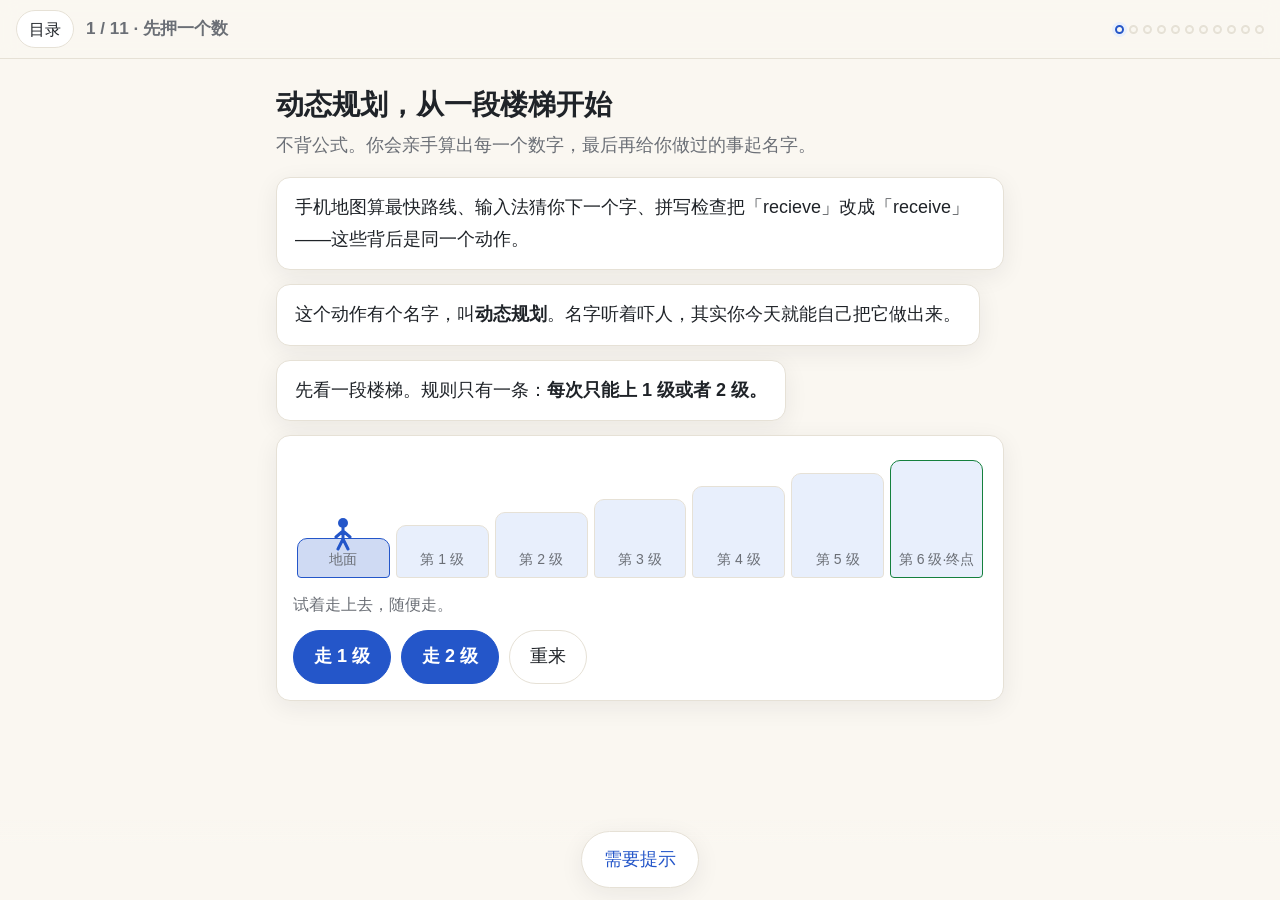
==== commit ea081d40: "Fill the cost table and walk the route back by hand Also fixes ask.choice silently ignoring a functi" ====
--- a/index.html
+++ b/index.html
@@ -472,9 +472,18 @@
                 } else {
                   b.classList.add('wrong');
                   b.disabled = true;
-                  const fb = (opts.feedback && (opts.feedback[i] != null ? opts.feedback[i] : opts.feedback.default))
-                    || '这个选项不对。看看上面的画面，再选一个。';
-                  t.wrong(typeof fb === 'function' ? fb(i) : fb);
+                  /* feedback may be a function of the index, or an object keyed by index
+                     (with an optional `default`). A screen that supplies neither is a bug:
+                     say so loudly in the console rather than showing an empty platitude. */
+                  let fb = null;
+                  if (typeof opts.feedback === 'function') fb = opts.feedback(i);
+                  else if (opts.feedback) fb = opts.feedback[i] != null ? opts.feedback[i] : opts.feedback.default;
+                  if (typeof fb === 'function') fb = fb(i);
+                  if (!fb) {
+                    console.warn(`[FunAl] no diagnosis for wrong answer ${i} of "${prompt}"`);
+                    fb = '这个选项不对。回到上面的画面，对着数字再看一遍。';
+                  }
+                  t.wrong(fb);
                 }
               });
               box.appendChild(b);
@@ -2560,6 +2569,143 @@
 });
 
 
+// ---- src/levels/11_filltable.js ----
+FunAl.register({
+  id: 'filltable',
+  title: '自己填最省表',
+  goal: '学习者独立填完整张最省表，然后亲手把最省路线倒着找回来；并处理两个来路一样小的情况。',
+  minutes: 4,
+  async run(t) {
+    const D = FunAl.data.toll;
+    const tolls = D.tolls;
+
+    await t.say('罚款那条规则去掉，回到原来那道题。这次整张表由你来填。');
+
+    const box = t.canvas();
+    const row = FunAl.widgets.cells(box, {
+      n: 6,
+      label: (i) => (i === 0 ? '地面' : `第 ${i} 级`),
+      sub: (i) => (i === 0 ? '免费' : `过路费 ${tolls[i]}`),
+      title: '到这一级，最少花多少钱',
+    });
+
+    row.mark(0, 'active');
+    await t.ask.number('先定起步格：**地面**那一格填几？', {
+      answer: 0,
+      unit: ' 元',
+      feedback: (v) => {
+        if (v === 1) return '1 是**数走法**那道题的答案（一步不走也算一种走法）。这次格子里写的不是走法数，是**花了多少钱**。站在地面，你付过钱吗？';
+        if (v === tolls[1]) return `${tolls[1]} 元是踩上**第 1 级**要付的钱。地面那一格问的是「走到地面最少花多少」。`;
+        return '你还站在地面，一步没走，一分没付。';
+      },
+      hints: ['格子里写的是「到这一级最少花多少钱」。', '你现在就在地面上，还没踩过任何一级台阶。'],
+    });
+    row.set(0, 0, 'given');
+    row.clearMarks();
+    t.right('**0 元。** 注意这次起步格是 0，上一道题是 1——因为**格子里写的东西变了**。');
+
+    t.note('起步格的通用办法', '不用背。**看格子里写的是什么，再问：最小的那种情况，这个东西是多少？**\n\n· 格子写「有几种走法」→ 地面：什么都不走，算 **1 种**。\n· 格子写「最少花多少钱」→ 地面：**0 元**。\n\n拿不准就用老办法：把规律往下多套一格，看这格必须填几才对得上。');
+
+    await t.say('往上填。每一格的算法你已经知道了：**在左边两格里挑小的，再加上这一级的过路费。**');
+
+    for (let i = 1; i <= 6; i++) {
+      const preds = i === 1 ? [0] : [i - 1, i - 2];
+      row.links(i, preds, preds.map((p) => `+${i - p}`));
+      const a = D.best[i - 1];
+      const bb = i >= 2 ? D.best[i - 2] : null;
+      t.hints(i === 1
+        ? [`到第 1 级只能从地面走 1 级上来。地面是 0 元，第 1 级的过路费是 ${tolls[1]} 元。`]
+        : [`看两条弧线指向的格子：第 ${i - 1} 级是 ${a} 元，第 ${i - 2} 级是 ${bb} 元。`,
+           `小的那个是 ${Math.min(a, bb)}。再加上第 ${i} 级自己的过路费 ${tolls[i]} 元。`]);
+      await row.fill(i, {
+        answer: D.best[i],
+        onWrong: (v) => {
+          if (i === 1) { t.wrong(`到第 1 级只有一条路：从地面走 1 级上来。0 + ${tolls[1]} = ${tolls[1]}。`); return; }
+          if (v === a + bb + tolls[i]) t.wrong('你把两个来源加起来了。它们是两条不同的路，你只走一条，只挑一个。');
+          else if (v === Math.min(a, bb)) t.wrong(`挑对了小的那个（${Math.min(a, bb)}），但还没加上第 ${i} 级自己的过路费 ${tolls[i]} 元。`);
+          else if (v === Math.max(a, bb) + tolls[i]) t.wrong(`你挑的是大的那个（${Math.max(a, bb)}）。题目问最少，挑小的。`);
+          else if (v === tolls[i]) t.wrong(`${tolls[i]} 只是这一级的过路费。你还得加上「走到上一站」已经花掉的钱。`);
+          else t.wrong(`不对。第 ${i - 1} 级是 ${a} 元，第 ${i - 2} 级是 ${bb} 元，挑小的，再加 ${tolls[i]} 元。`);
+        },
+        onRight: () => {
+          const src = D.from[i];
+          row.markLink(src, 'pick');
+          if (i >= 2) t.right(`挑小的(${a}, ${bb}) + ${tolls[i]} = **${D.best[i]}**`);
+        },
+      });
+      t.clearHints();
+      await t.pause(900);
+      row.clearLinks();
+    }
+
+    t.right(`表填完了：到第 6 级最省 **${D.bestCost} 元**。跟你自己试出来的一样。`);
+
+    await t.say('但表里只有数字，**没有路线**。那条最省的路到底怎么走？自己倒着找回来。');
+    await t.say('从第 6 格开始，一路往回问：**这一格的数，是从哪一格来的？**');
+
+    const chain = [];
+    let cur = 6;
+    while (cur > 0) { chain.push(cur); cur = D.from[cur]; }
+    for (const k of chain) {
+      const src = D.from[k];
+      const preds = k === 1 ? [0] : [k - 1, k - 2];
+      row.clearLinks();
+      row.links(k, preds, preds.map((p) => `+${k - p}`));
+      row.mark(k, 'gold');
+      if (preds.length === 1) {
+        await t.say(`第 ${k} 级只有一个来源：地面。`);
+        row.mark(0, 'gold');
+        continue;
+      }
+      const a = D.best[preds[0]], bb = D.best[preds[1]];
+      await t.ask.choice(`第 ${k} 格是 ${D.best[k]} 元。它是从哪一格来的？`, [
+        `第 ${preds[0]} 级（${a} 元）`,
+        `第 ${preds[1]} 级（${bb} 元）`,
+      ], {
+        correct: preds.indexOf(src),
+        feedback: (idx) => {
+          const p = preds[idx], val = D.best[p];
+          return `如果从第 ${p} 级来，这一格就该是 ${val} + ${tolls[k]} = ${val + tolls[k]} 元。可它写的是 ${D.best[k]} 元。对不上。`;
+        },
+        explainRight: `对：${D.best[src]} + ${tolls[k]} = ${D.best[k]}。所以最后一脚是从第 ${src} 级上来的。`,
+        hints: [`哪一格的数字加上 ${tolls[k]} 元，正好等于 ${D.best[k]}？`],
+      });
+      row.markLink(src, 'pick');
+      row.mark(src, 'gold');
+      await t.pause(500);
+    }
+    row.clearLinks();
+
+    const stBox = t.canvas();
+    const st = FunAl.widgets.stairs(stBox, { n: 6, tolls, hot: [D.pricey], showCost: true });
+    st.showPath([1, 2, 2, 1]);
+    D.bestPath.forEach((i) => st.mark(i, 'gold'));
+    t.right(`你倒着走出来的路线是 **${D.bestPath.join('→')}**，${D.bestCost} 元。这就是那条最省的路。`);
+
+    t.note('怎么从表里找回路线', '表里每一格只写了一个数。想知道路线，就**倒着问**：这一格的数，减掉本级的过路费，等于左边哪一格？那一格就是它的来路。\n\n（写代码的时候，也可以填表时顺手记一下「我挑的是哪一格」，省得倒推。）');
+
+    await t.ask.choice(`最后一个坑：如果倒着问的时候，**左边两格一样小**呢？`, [
+      '那说明有两条一样省的路线，挑哪个都对。',
+      '那说明表填错了。',
+      '那要选左边那一格，规定就是这样。',
+    ], {
+      correct: 0,
+      feedback: {
+        1: '一样小是很正常的事，不是错。',
+        2: '没有这种规定。两条路一样便宜，走哪条都花一样的钱。',
+      },
+      explainRight: '对。**格子里的数不会变，变的只是路线有几条。**',
+      hints: ['两个来源一样小，说明从哪边来最后都花一样的钱。'],
+    });
+
+    t.note('举个真的例子', `把价签换成 **${D.tie.tolls.slice(1).join('、')}**，表就变成 **${D.tie.best.join(' / ')}**。\n\n第 6 格的两个来源都是 **6 元**，一样小。于是有两条最省路线，都花 **${D.tie.bestCost} 元**：\n\n· ${D.tie.paths[0].join('→')}\n· ${D.tie.paths[1].join('→')}`);
+
+    await t.say('爬楼梯这个场景到此结束。下一屏是真正的考试：**一道和楼梯毫无关系的题**，你自己上。');
+    t.done();
+  },
+});
+
+
 // ---- src/main.js ----
 /* Entry point: boot once all level modules have registered their screens. */
 document.addEventListener('DOMContentLoaded', () => FunAl.start());
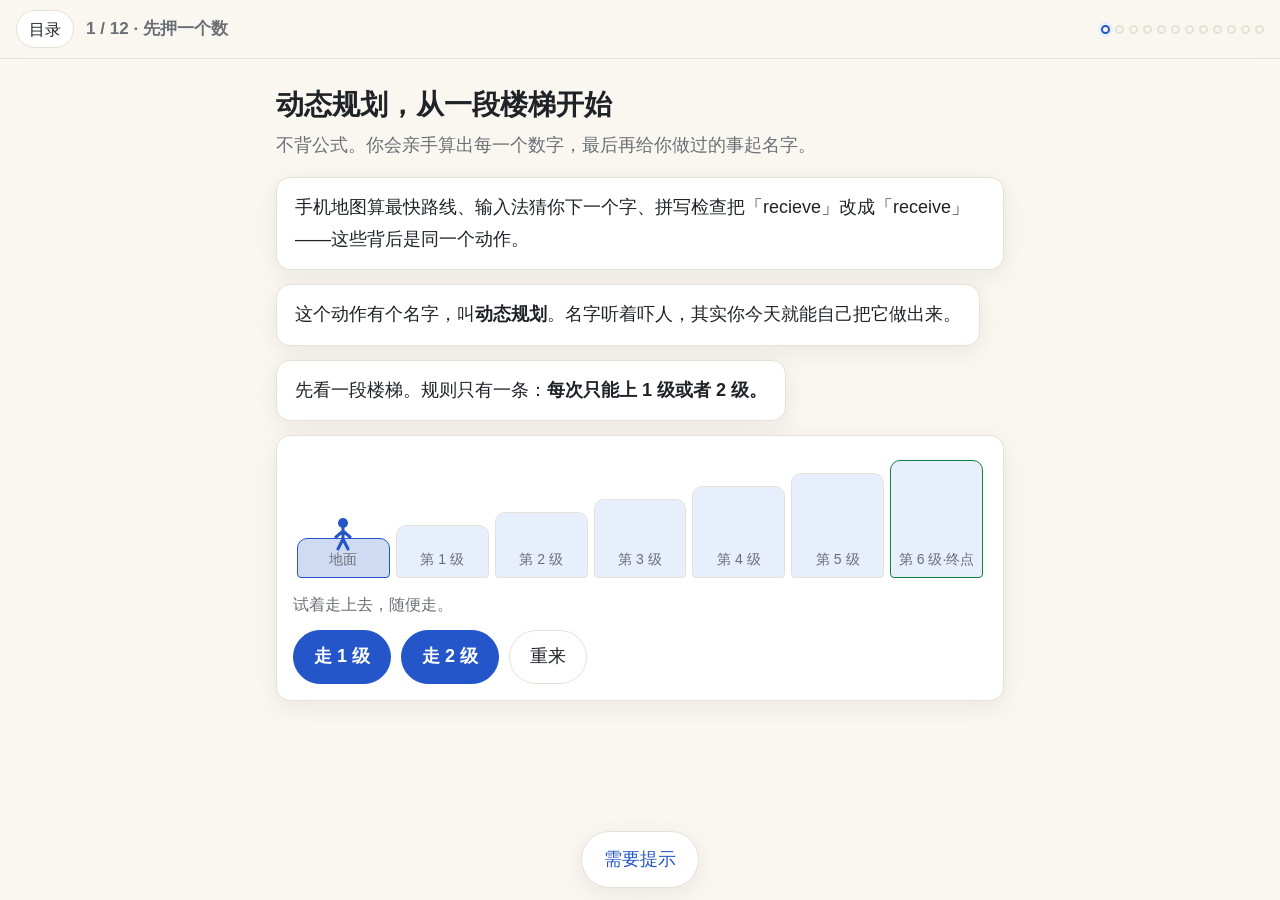
==== commit 38987dab: "Transfer problem: fewest coins, solved by the learner with the four questions Co-Authored-By: Claude" ====
--- a/index.html
+++ b/index.html
@@ -2706,6 +2706,223 @@
 });
 
 
+// ---- src/levels/12_coins.js ----
+FunAl.register({
+  id: 'coins',
+  title: '一道新题：凑硬币',
+  goal: '学习者用四问清单独立解一道和楼梯毫无关系的题，并处理「凑不出来」的格子。',
+  minutes: 5,
+  async run(t) {
+    const C = FunAl.data.coins;
+    const U = C.unreachable;
+
+    await t.say('楼梯没了。这道题跟台阶、跟走路，一点关系都没有。');
+    t.note('题目', `你有 **${C.values.join(' 元、')} 元**三种硬币，每种要多少有多少。\n\n要**正好**凑出 **${C.target} 元**。\n\n**最少用几枚？**`);
+
+    await t.ask.number('先押一个数。', { answer: null, unit: ' 枚', button: '押上', placeholder: '你猜几枚？' });
+
+    await t.say('先随手凑凑看，找找感觉。');
+
+    const trayBox = t.canvas();
+    trayBox.innerHTML = '<div class="small muted" style="margin-bottom:10px">点硬币放进钱袋</div>';
+    const btnRow = t.el('div', 'btn-row');
+    C.values.forEach((v) => {
+      const b = t.el('button', 'btn', `${v} 元`);
+      b.addEventListener('click', () => add(v));
+      btnRow.appendChild(b);
+    });
+    const clear = t.el('button', 'btn', '倒出来重凑');
+    btnRow.appendChild(clear);
+    trayBox.appendChild(btnRow);
+    const purse = t.el('div', '', '');
+    trayBox.appendChild(purse);
+    const recBox = t.el('div', 'small muted', '');
+    trayBox.appendChild(recBox);
+
+    let coins = [], bestN = Infinity, bestSet = null;
+    const found = [];
+    function render() {
+      const sum = coins.reduce((a, b) => a + b, 0);
+      purse.innerHTML = `<div style="margin:10px 0;font-size:1.05rem">钱袋：${coins.length ? coins.map((c) => `<span class="w-chip" style="display:inline-block;margin:2px">${c} 元</span>`).join('') : '<span class="muted">空的</span>'}
+        <div style="margin-top:6px">一共 <strong style="color:${sum === C.target ? 'var(--ok)' : 'var(--ink)'}">${sum}</strong> 元 · <strong>${coins.length}</strong> 枚</div></div>`;
+      recBox.innerHTML = found.length
+        ? `凑成 ${C.target} 元的组合你找到了 ${found.length} 种，最少的一种用了 <strong>${bestN}</strong> 枚（${bestSet.join('+')}）`
+        : '';
+    }
+    function add(v) {
+      const sum = coins.reduce((a, b) => a + b, 0);
+      if (sum + v > C.target) { t.wrong(`放进去就超过 ${C.target} 元了（${sum} + ${v} = ${sum + v}）。题目要求**正好**凑够，不能多。`); return; }
+      coins.push(v);
+      const ns = coins.reduce((a, b) => a + b, 0);
+      render();
+      if (ns === C.target) {
+        const key = coins.slice().sort().join('+');
+        if (!found.includes(key)) {
+          found.push(key);
+          if (coins.length < bestN) { bestN = coins.length; bestSet = coins.slice().sort((a, b) => b - a); }
+        }
+        render();
+        setTimeout(() => { coins = []; render(); }, 1400);
+      }
+    }
+    clear.addEventListener('click', () => { coins = []; render(); });
+    render();
+
+    const goRow = t.el('div', 'btn-row');
+    const goBtn = t.el('button', 'btn primary', '凑够了，往下走');
+    goRow.appendChild(goBtn);
+    trayBox.appendChild(goRow);
+    t.hints(['先试试老实办法：先拿最大的 4 元，剩下 2 元怎么办？', '再试试完全不用 4 元的凑法。']);
+    await t.waitFor((resolve) => goBtn.addEventListener('click', () => {
+      if (!found.length) { t.wrong(`先至少凑成一次 ${C.target} 元再往下走。`); return; }
+      goBtn.disabled = true; resolve(true);
+    }));
+    t.clearHints();
+    t.learnerSays(`我找到 ${found.length} 种凑法，最少 ${bestN} 枚`);
+
+    t.note('先看一个很自然、但会吃亏的办法', `**先拿最大面值的**：${C.greedyBig.coins.join(' + ')} = ${C.target} 元，用了 **${C.greedyBig.count} 枚**。\n\n可正确答案是 **${C.best} 枚**（${C.bestCoins.join(' + ')}）。**先拿大的又输了一次。**`);
+
+    await t.say('好，正经做。**四个问题，你自己来答。** 你在楼梯上已经答过一遍了。');
+
+    await t.ask.choice('**第一问：一格代表什么？**', [
+      `每个**金额**一格：0 元、1 元、2 元……${C.target} 元。格子里写「凑这个金额最少要几枚」。`,
+      `每种**硬币**一格：1 元一格、3 元一格、4 元一格。格子里写「这种硬币用几枚」。`,
+      `每**枚**硬币一格：第 1 枚、第 2 枚……格子里写「这一枚是几元」。`,
+    ], {
+      correct: 0,
+      feedback: {
+        1: '只有三格的话，你没法「从小往大填」——3 元那格和 4 元那格谁在前谁在后？而且它也不是一道「更小的同类题」。\n\n格子的编号要能**从小排到大**，而且每一格都得是**同一道题的更小版本**。',
+        2: '「第 1 枚是几元」不是一道能独立回答的题——它取决于后面几枚怎么配。而且你事先根本不知道要几枚。',
+      },
+      explainRight: `对。**每个金额一格**，格子里写「凑这个金额最少几枚」。\n\n这跟楼梯题一模一样：楼梯是「走到第 k 级」，这里是「凑到 k 元」。`,
+      hints: [
+        '想想楼梯题里，格子的编号是什么？（第几级）那这道题里，什么东西可以从小排到大？',
+        '把题目念一遍：「凑出 6 元最少几枚」。把 6 换成一个更小的数，还是同一道题吗？',
+      ],
+    });
+
+    await t.ask.multi(`**第二问：最后放进钱袋的那一枚，可能是几元？**（可多选）`, ['1 元', '3 元', '4 元', '6 元'], {
+      correct: [0, 1, 2],
+      feedback: (got) => {
+        if (got.includes(3)) return '你没有 6 元的硬币。只有 1、3、4 元三种。';
+        return `三种硬币都可能是最后放的那一枚。你少选了 ${3 - got.filter((g) => g < 3).length} 个。`;
+      },
+      explainRight: '对，三种都有可能。**楼梯题的最后一脚有 2 种，这道题的最后一枚有 3 种。** 这就是唯一的区别。',
+      hints: ['你手上有几种硬币？每一种都有可能是最后放进去的那一枚吗？'],
+    });
+
+    await t.ask.choice(`那最后一枚如果是 3 元，剩下的是一道什么题？`, [
+      `凑 ${C.target - 3} 元最少几枚——同一道题，数字更小。`,
+      `凑 3 元最少几枚。`,
+      `一道全新的题，跟原来没关系。`,
+    ], {
+      correct: 0,
+      feedback: {
+        1: '3 元是你**放进去**的那一枚，不是剩下要凑的。总共 6 元，放了 3 元，还差多少？',
+        2: `「凑 ${C.target - 3} 元最少几枚」和「凑 ${C.target} 元最少几枚」是同一句话，只是数字变小了。这正是我们要的。`,
+      },
+      explainRight: `对。**剪掉最后一枚，剩下的还是同一道题，只是金额更小。** 判据满足，这套办法能用。`,
+      hints: [`总共要凑 ${C.target} 元，最后一枚放了 3 元，前面已经凑了多少？`],
+    });
+
+    await t.ask.choice('**第三问：三个来源怎么合起来？**', [
+      '在三个来源里**挑最小的**，再 **+1 枚**（最后那一枚自己也算一枚）。',
+      '把三个来源**加起来**，再 +1 枚。',
+      '在三个来源里挑最小的就行，不用 +1。',
+    ], {
+      correct: 0,
+      feedback: {
+        1: '三个来源是**三种不同的凑法**各自要几枚。你只会用其中一种，不会三种一起用。',
+        2: `最后那一枚硬币，它自己也要占一枚。就像楼梯题里踩上那一级要付过路费一样——**最后一步自己的代价不能漏。**`,
+      },
+      explainRight: '对：**挑小的(三个来源) + 1 枚。**',
+      hints: ['问自己：这三个数是三条不同的路，还是同一条路的三段？', '最后那一枚硬币，算不算一枚？'],
+    });
+
+    await t.ask.number('**第四问：起步格。凑 0 元，最少要几枚？**', {
+      answer: 0,
+      unit: ' 枚',
+      feedback: (v) => v === 1
+        ? '一枚都不用放，就已经凑够 0 元了。（楼梯题里地面是 1，因为那里数的是「走法」，「一步不走」也算一种。这里数的是「枚数」，一枚不放就是 0 枚。）'
+        : `格子里写的是「要用几枚硬币」。要凑 0 元，你需要放几枚进去？`,
+      hints: ['把题目念一遍：凑 0 元最少要几枚硬币？', '一枚都不放，钱袋里就是 0 元。'],
+    });
+    t.right('**0 枚。** 起步格又变了——因为格子里写的东西又变了。办法没变。');
+
+    await t.say('四问答完，表自己就长出来了。填吧。');
+
+    const box = t.canvas();
+    const row = FunAl.widgets.cells(box, {
+      n: C.target,
+      label: (i) => `凑 ${i} 元`,
+      values: { 0: 0 },
+      title: '凑这个金额，最少几枚',
+    });
+
+    for (let a = 1; a <= C.target; a++) {
+      const preds = C.values.map((v) => a - v);
+      const valid = preds.filter((x) => x >= 0);
+      row.links(a, valid, valid.map((x) => `−${a - x}`));
+      const outOfRange = preds.filter((x) => x < 0);
+      if (outOfRange.length) row.setSub(a, `${outOfRange.length} 条来路越界`);
+      const opts = valid.map((x) => C.table[x]);
+      t.hints([
+        valid.length < C.values.length
+          ? `注意：凑 ${a} 元时，有 ${C.values.length - valid.length} 种硬币比 ${a} 元还大，放不进去。只看剩下的 ${valid.length} 条来路。`
+          : `三条来路：凑 ${valid.join(' 元、')} 元这几格。`,
+        `它们分别是 ${opts.join('、')} 枚。挑最小的，再 +1。`,
+      ]);
+      await row.fill(a, {
+        answer: C.table[a],
+        onWrong: (v) => {
+          const mn = Math.min(...opts);
+          if (v === mn) t.wrong(`挑对了最小的（${mn} 枚），但漏了最后那一枚硬币自己。别忘了 +1。`);
+          else if (v === opts.reduce((x, y) => x + y, 0) + 1) t.wrong('你把几个来源加起来了。它们是几种不同的凑法，你只用一种。');
+          else if (v === Math.max(...opts) + 1) t.wrong(`你挑的是最大的那个。题目问**最少**几枚。`);
+          else if (valid.length < C.values.length && v === C.table[a - C.values[C.values.length - 1]] + 1) t.wrong(`那一格越界了：凑 ${a} 元的时候，放不下一枚 ${C.values[C.values.length - 1]} 元的硬币。`);
+          else t.wrong(`不对。来路是 ${valid.map((x) => `凑 ${x} 元（${C.table[x]} 枚）`).join('、')}。挑最小的，再 +1。`);
+        },
+        onRight: () => { row.markLink(C.from[a], 'pick'); },
+      });
+      t.clearHints();
+      await t.pause(700);
+      row.clearLinks();
+    }
+
+    const bet = t.recallOne({ screen: 'coins', kind: 'number' });
+    t.right(`**凑 ${C.target} 元，最少 ${C.best} 枚。**${bet ? `（你开场押的是 ${bet.answer} 枚。）` : ''}`);
+    await t.say(`倒着找回来：第 ${C.target} 格是从「凑 ${C.from[C.target]} 元」那格来的，所以最后一枚是 ${C.target - C.from[C.target]} 元。再往回，凑 ${C.from[C.target]} 元又是从「凑 0 元」来的，那一枚也是 ${C.from[C.target]} 元。\n\n所以是 **${C.bestCoins.join(' + ')}**。`);
+
+    t.note('你刚才做了什么', `一道跟楼梯毫无关系的题，你用**同一套四问**做完了：\n\n**一格代表什么** → 每个金额一格\n**最后一步有哪几种** → 最后一枚是 1、3 还是 4 元\n**怎么合并** → 挑小的，再 +1\n**起步格填几** → 凑 0 元 = 0 枚`);
+
+    await t.say('还有一个坑，遇到就会卡住，先给你踩一次。');
+    t.note('如果凑不出来呢', `换一套硬币：**只有 ${U.values.join(' 元和 ')} 元**，没有 1 元了。\n\n那「凑 ${U.target} 元」怎么办？${U.target} − ${U.values[0]} = ${U.target - U.values[0]} 元凑不出，${U.target} − ${U.values[1]} = ${U.target - U.values[1]} 元也凑不出。**三条来路全军覆没。**`);
+
+    await t.ask.choice(`那「凑 ${U.target} 元」那一格该填什么？`, [
+      '填一个大到永远不会被挑中的数，表示「这一格根本凑不出来」。',
+      '填 0。反正凑不出来，就当没有。',
+      `填 ${U.target}。凑不出来就按最坏情况算。`,
+    ], {
+      correct: 0,
+      feedback: {
+        1: `填 0 会出事。往后算「凑 8 元」的时候，它会看到「凑 ${U.target} 元只要 0 枚」，于是以为 8 = ${U.target} + 3 只用 **1 枚**就够了。可 ${U.target} 元根本凑不出来，这条路是假的。**0 是个会骗人的数。**`,
+        2: `${U.target} 也是个具体的数字，后面的格子照样会拿它去比大小，还是会算出假答案。你要的是一个**永远比不过任何真实答案**的东西。`,
+      },
+      explainRight: `对。写代码时通常填一个很大的数（比如 999999，或者「无穷大」）。它大到**永远不会在「挑小的」时候胜出**，于是不会污染后面的格子。\n\n最后如果目标那一格还是那个大数，就说明**真的凑不出来**。`,
+      hints: [
+        `试试填 0，然后自己算一下「凑 8 元」会得出什么。（真实答案是 2 枚：4 + 4。）`,
+        '你要的是一个数，它大到在「挑小的」时候永远输。',
+      ],
+    });
+
+    t.note(`这套硬币的完整表`, `**${U.values.join(' 元和 ')} 元**：\n\n${U.table.map((v, i) => `凑 ${i} 元 = ${v === null ? '**凑不出**' : v + ' 枚'}`).join('　·　')}\n\n注意 **凑 ${U.target} 元凑不出**，可 **凑 6 元只要 2 枚**（3 + 3）。凑不出的格子不会拖累它后面的格子。`);
+
+    await t.say('最后一屏：把你带得走的东西收一收。');
+    t.done();
+  },
+});
+
+
 // ---- src/main.js ----
 /* Entry point: boot once all level modules have registered their screens. */
 document.addEventListener('DOMContentLoaded', () => FunAl.start());
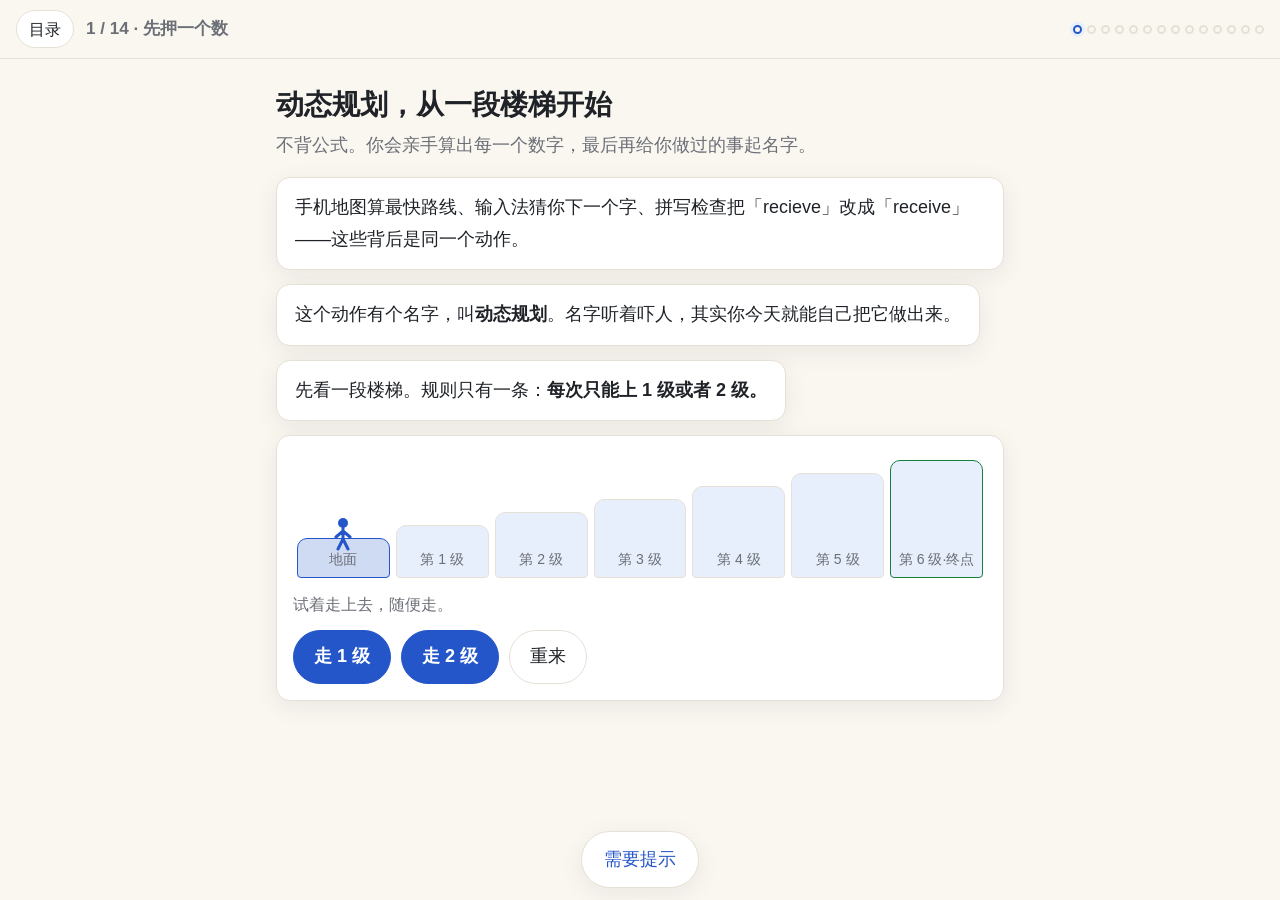
==== commit d717a802: "Act on the adversarial review: fix two wrong claims, add a way out Three critics read the design scr" ====
--- a/index.html
+++ b/index.html
@@ -213,6 +213,9 @@
 .aside-body p { margin: 0; }
 .aside-body p + p { margin-top: .6em; }
 
+.way-out .btn { border-style: dashed; color: var(--muted); }
+.way-out .btn:hover { color: var(--ink); border-color: var(--accent); }
+
 </style>
 </head>
 <body>
@@ -448,6 +451,23 @@
         return new Promise((resolve) => setup((v) => { if (!run.cancelled) resolve(v); }));
       },
       ask: {
+        /* After the hints run out and the learner is still stuck, let them out.
+           Being trapped on one screen is the worst outcome in a single-page lesson. */
+        offerWayOut(box, resolve, reveal) {
+          if (box.querySelector('.way-out')) return;
+          const row = el('div', 'btn-row reveal way-out');
+          const b = el('button', 'btn', '卡住了，给我答案，继续往下');
+          row.appendChild(b);
+          b.addEventListener('click', () => {
+            if (run.cancelled) return;
+            row.remove();
+            record({ kind: 'gave_up', prompt: run.prompt, answer: '看了答案' });
+            reveal();
+            clearPrompt();
+            resolve();
+          });
+          box.parentNode.insertBefore(row, box.nextSibling);
+        },
         /* Multiple choice with a correct answer. Resolves with the correct index once chosen. */
         async choice(prompt, options, opts = {}) {
           const g = guard(); if (g) return g;
@@ -455,6 +475,7 @@
           const correct = Array.isArray(opts.correct) ? opts.correct : [opts.correct];
           setPrompt(prompt, opts.hints);
           const box = append(el('div', 'choices reveal'));
+          let missed = 0;
           return new Promise((resolve) => {
             options.forEach((label, i) => {
               const b = el('button', '', md(label));
@@ -484,6 +505,14 @@
                     fb = '这个选项不对。回到上面的画面，对着数字再看一遍。';
                   }
                   t.wrong(fb);
+                  if (++missed >= (run.hints.length || 0) + 2) {
+                    t.ask.offerWayOut(box, () => resolve(correct[0]), () => {
+                      const right = box.querySelectorAll('button')[correct[0]];
+                      if (right) right.classList.add('right');
+                      box.querySelectorAll('button').forEach((x) => (x.disabled = true));
+                      if (opts.explainRight) t.right(typeof opts.explainRight === 'function' ? opts.explainRight(correct[0]) : opts.explainRight);
+                    });
+                  }
                 }
               });
               box.appendChild(b);
@@ -517,6 +546,7 @@
           const g = guard(); if (g) return g;
           if (prompt) await t.say(prompt, { pause: 120 });
           setPrompt(prompt, opts.hints);
+          let missed = 0;
           const row = append(el('div', 'numask reveal'));
           const input = el('input');
           input.type = 'number'; input.inputMode = 'numeric'; input.placeholder = opts.placeholder || '填一个数字';
@@ -546,6 +576,14 @@
                 if (!fb) fb = opts.defaultFeedback || `不是 ${v}。别急着猜，回到上面的画面，一个一个数。`;
                 t.wrong(fb);
                 input.value = ''; input.focus();
+                if (++missed >= (run.hints.length || 0) + 2) {
+                  t.ask.offerWayOut(row, () => resolve(accepted[0]), () => {
+                    input.value = String(accepted[0]);
+                    input.disabled = true; btn.disabled = true;
+                    if (opts.explainRight) t.right(typeof opts.explainRight === 'function' ? opts.explainRight(accepted[0]) : opts.explainRight);
+                    else t.right(`答案是 **${accepted[0]}${opts.unit || ''}**。别卡在这儿，往下走，后面还会再用到它。`);
+                  });
+                }
               }
             };
             btn.addEventListener('click', submit);
@@ -559,6 +597,7 @@
           if (prompt) await t.say(prompt, { pause: 120 });
           setPrompt(prompt, opts.hints);
           const want = (opts.correct || []).slice().sort().join(',');
+          let missed = 0;
           const box = append(el('div', 'choices reveal'));
           const picked = new Set();
           const btns = options.map((label, i) => {
@@ -592,6 +631,13 @@
               } else {
                 const fb = opts.feedback ? opts.feedback(got) : null;
                 t.wrong(fb || '这一组不对。看看漏了哪个，或者多选了哪个。');
+                if (++missed >= (run.hints.length || 0) + 2) {
+                  t.ask.offerWayOut(row, () => resolve((opts.correct || []).slice()), () => {
+                    btns.forEach((x, i) => { x.disabled = true; x.classList.toggle('right', (opts.correct || []).includes(i)); x.classList.toggle('picked', (opts.correct || []).includes(i)); });
+                    submit.remove();
+                    if (opts.explainRight) t.right(opts.explainRight);
+                  });
+                }
               }
             });
           });
@@ -602,6 +648,7 @@
           if (prompt) await t.say(prompt, { pause: 120 });
           setPrompt(prompt, opts.hints);
           const shuffled = opts.shuffled || items.map((_, i) => i).slice().reverse();
+          let missed = 0;
           const wrap = append(el('div', 'order reveal'));
           const slots = el('div', 'order-slots');
           const pool = el('div', 'order-pool');
@@ -617,6 +664,18 @@
                 const fb = opts.feedback ? opts.feedback(idx, next) : null;
                 t.wrong(fb || `这一句不是现在该放的。先想想：在做这一句之前，你必须先知道什么？`);
                 record({ kind: 'order', prompt, answer: items[idx], correct: false });
+                if (++missed >= (run.hints.length || 0) + 2) {
+                  t.ask.offerWayOut(wrap, () => resolve_(true), () => {
+                    while (next < items.length) {
+                      const slot = el('div', 'order-slot');
+                      slot.innerHTML = `<span class="n">${next + 1}</span>` + md(items[next]);
+                      slots.appendChild(slot);
+                      next++;
+                    }
+                    pool.innerHTML = '';
+                    if (opts.explainRight) t.right(opts.explainRight);
+                  });
+                }
                 return;
               }
               b.disabled = true;
@@ -649,7 +708,7 @@
           const rightCol = el('div', 'match-col');
           wrap.append(leftCol, rightCol);
           const rightOrder = opts.rightOrder || pairs.map((_, i) => i).slice().reverse();
-          let sel = null, done = 0;
+          let sel = null, done = 0, missed = 0;
           const lefts = pairs.map((p, i) => {
             const b = el('button', 'match-card', md(p.term));
             b.addEventListener('click', () => {
@@ -674,6 +733,14 @@
                 const fb = opts.feedback ? opts.feedback(pairs[li].term, p.did) : null;
                 t.wrong(fb || `「${pairs[li].term}」说的不是这件事。再看看你到底在哪一屏做过这个动作。`);
                 record({ kind: 'match', prompt, answer: pairs[li].term + ' → ' + p.did, correct: false });
+                if (++missed >= (run.hints.length || 0) + 3) {
+                  t.ask.offerWayOut(wrap, () => resolveAll(true), () => {
+                    leftCol.querySelectorAll('button').forEach((x) => { x.disabled = true; x.classList.add('right'); x.classList.remove('sel'); });
+                    rightCol.querySelectorAll('button').forEach((x) => { x.disabled = true; x.classList.add('right'); x.classList.remove('armed'); });
+                    const lines = pairs.map((q) => `**${q.term.replace(/\*/g, '')}** → ${q.did}`).join('\n\n');
+                    t.note('正确的对应', lines);
+                  });
+                }
                 return;
               }
               sel.disabled = true; sel.classList.remove('sel'); sel.classList.add('right');
@@ -1659,7 +1726,15 @@
         t.clearHints();
         resolveDone(true);
       } else if (found.length < D.table[4]) {
-        t.wrong(`你找到了 ${found.length} 条，但还有没找到的。再想想：有没有哪种「先跨一大步」的走法你还没试过？`);
+        const have = found.map((f) => f.join(''));
+        const missing = D.routes4.filter((r) => !have.includes(r.join('')));
+        const withOneTwo = missing.filter((r) => r.filter((k) => k === 2).length === 1);
+        let why;
+        if (missing.some((r) => r.every((k) => k === 2))) why = '你试过**全程都跨 2 级**吗？两大步就到顶了。';
+        else if (missing.some((r) => r.every((k) => k === 1))) why = '你试过**一级一级慢慢走**吗？四小步。';
+        else if (withOneTwo.length) why = `含一个 2 级的走法一共有 **3 条**：那一大步可以迈在开头、中间、结尾。你现在有 ${3 - withOneTwo.length} 条，还差 ${withOneTwo.length} 条。`;
+        else why = '再回去走走看。';
+        t.wrong(`你找到了 ${found.length} 条，还差 ${missing.length} 条。${why}`);
       }
     });
     await doneP;
@@ -1797,34 +1872,132 @@
 
     t.note('你自己推出来的', '**到第 4 级的走法数 = 到第 3 级的走法数 + 到第 2 级的走法数**\n\n也就是 **5 = 3 + 2**。\n\n这不是我告诉你的公式，是你把 5 张卡片分了两堆、又剪掉最后一脚看出来的。');
 
-    await t.ask.choice('顺手问一句：刚才我们按「最后一脚」分。那按「**第一脚**」分行不行？', [
-      '也行，一样能分成不重不漏的两堆。',
-      '不行，只有最后一脚能分。',
+    await t.say('这条规律是你自己看出来的。但先别急着用它——');
+    await t.say('刚才我们是按「最后一脚」分的。你可能会想：**为什么偏偏是最后一脚？换个分法行不行？**');
+    await t.say('这个问题问得好，而且答案可能跟你想的不一样。下一屏你亲手再分两次。');
+
+    t.done();
+  },
+});
+
+
+// ---- src/levels/04_splits.js ----
+FunAl.register({
+  id: 'splits',
+  title: '还有别的分法吗',
+  goal: '学习者亲手用另外两种方式分堆，看到「按第一脚分」需要一个额外前提、「按用了几个 2 分」当场崩掉，从而拿到真正的判据。',
+  minutes: 3,
+  async run(t) {
+    const D = FunAl.data.ways;
+    const R = D.routes4;
+    const chip = (r) => r.map((k) => `+${k}`).join(' ');
+    const chipHead = (r) => `<span class="tail">+${r[0]}</span> ` + r.slice(1).map((k) => `+${k}`).join(' ');
+
+    await t.say('上一屏你说「按第一脚分也行」。那就**真的试一次**，别嘴上说说。');
+
+    const b1Box = t.canvas();
+    const b1 = FunAl.widgets.buckets(b1Box, {
+      cards: R,
+      buckets: ['第一脚走 1 级', '第一脚走 2 级'],
+      format: chipHead,
+      answer: (r) => (r[0] === 1 ? 0 : 1),
+      poolLabel: '这次看**开头**那个橙色数字。点卡片，再点筐。',
+      onWrong: (r) => t.wrong(`这条路线的第一脚是 **+${r[0]}**，橙色标出来了。`),
+    });
+    t.hints(['这次看每张卡片最**左边**那个橙色数字。']);
+    await t.waitFor((resolve) => { const iv = setInterval(() => { if (b1.counts()[0] + b1.counts()[1] === 5) { clearInterval(iv); setTimeout(() => resolve(true), 400); } }, 150); });
+    t.clearHints();
+    t.right(`**${b1.counts()[0]} 条 + ${b1.counts()[1]} 条 = 5 条。** 不重不漏，跟按最后一脚分一样干净。`);
+
+    await t.say('那把第一脚也剪掉，看剩下什么。');
+    await t.ask.confirm('剪掉第一脚');
+    b1.cutTails();
+    await t.pause(600);
+
+    const leftBox = t.canvas();
+    leftBox.innerHTML = `<div class="small muted" style="margin-bottom:8px">左筐剪掉第一脚之后，剩下这 3 条</div>`;
+    FunAl.widgets.routeChips(leftBox, [[1, 1, 1], [1, 2], [2, 1]]);
+
+    await t.ask.choice('这 3 条，是「到第 3 级」的全部走法吗？', [
+      '不完全是。它们是「**从第 1 级**走到第 4 级」的走法，起点不一样。',
+      '是的，一模一样。',
     ], {
       correct: 0,
       feedback: {
-        1: '真的试一下：第一脚走 1 级的有 3 条，走 2 级的有 2 条。也是不重不漏。所以按第一脚分**确实也行**。别人告诉你「必须看最后一步」的时候，这句话其实说得太满了。',
-      },
-      explainRight: '对，按第一脚分**也是**不重不漏的。这里没有骗你。',
-      hints: ['自己数一下：这 5 条里，第一脚走 1 级的有几条？走 2 级的有几条？'],
-    });
-
-    await t.say('那为什么大家都说「看最后一步」？关键不在分得干不干净，**在于剪掉之后剩下的是什么。**');
-    await t.say('剪掉**最后**一脚，剩下的是「从地面走到第 3 级」——和原来那道题一模一样，只是数字变小了。你可以直接接着往下问。');
-    await t.say('剪掉**第一**脚，剩下的是「从第 1 级走到第 4 级」。它不是原来那道题，你得先说服自己「这跟从地面走到第 3 级是一回事」。这段楼梯上确实是一回事，因为每级台阶都长得一样。');
-    await t.say('但等一下你会遇到一段**每级价钱都不一样**的楼梯。到那时，「从第 1 级出发」和「从地面出发」就不再是同一道题了，按第一脚分当场散架。');
-
-    t.note('真正的判据', '不是「必须看最后一步」，而是：\n\n**剪掉那一步之后，剩下的必须还是同一道题，只是数字更小。**\n\n看最后一步之所以好用，是因为它剪完剩下的永远是「从地面到第 k 级」，永远是原题本身。');
-
-    t.aside('深入一点：那按「用了几个 2 级」来分呢？', '也能分干净：用 0 个 2 的有 1 条，用 1 个 2 的有 3 条，用 2 个 2 的有 1 条。1 + 3 + 1 = 5，没错。\n\n可是剪掉之后剩下什么？不是一道更小的同类题，而是一道全新的题（「用 1 个 2 走到第 4 级有几种」）。它没法接着往下拆，套娃断在这里。\n\n所以分法可以有很多种，能用的只有那些**剪完还剩同一道题**的分法。');
-
-    await t.say('下一屏，你会用这条规律一路往上算——但先得填一个很多人会填错的格子。');
+        1: '看仔细：剪掉第一脚之后，人已经站在**第 1 级**了，剩下的路是从第 1 级走到第 4 级。「到第 3 级」说的是从**地面**出发。起点不同。',
+      },
+      explainRight: '对。起点变了。',
+      hints: ['剪掉第一脚之后，人站在哪一级？', '「到第 3 级」是从哪里出发的？'],
+    });
+
+    await t.ask.choice('那它们算不算「同一道题」？', [
+      '算，但要多说一句：因为这段楼梯每一级都长得一样，从第 1 级往上走 3 级，跟从地面往上走 3 级完全一回事。',
+      '不算，起点不一样就是两道题。',
+    ], {
+      correct: 0,
+      feedback: {
+        1: '这段楼梯上确实是一回事——台阶没有编号差别，从哪儿起步都一样。所以按第一脚分**在这道题上能用**。只是你得先说这句话。',
+      },
+      explainRight: '对。**能用，但多了一个前提：每级台阶都一样。**',
+      hints: ['这段楼梯上，第 1 级和地面有什么区别吗？'],
+    });
+
+    t.note('两种分法都能走通', '按**最后一脚**分，剪完剩下的是「从地面到第 3 级」——**原题本身**，不用多说任何话。\n\n按**第一脚**分，剪完剩下的是「从第 1 级到第 4 级」。在这段楼梯上它和原题是一回事，因为台阶都一样。\n\n那要是台阶**不一样**呢（比如后面那道每级价钱都不同的楼梯）？照样能走通——只是格子里写的东西要跟着改：不再是「从地面到第 k 级」，而是「**从第 k 级出发到终点**最少要多少」，表从右往左填。\n\n**两种是一体两面，都对。** 这门课统一用最后一脚，只是因为那样格子的编号就是楼层号，读起来顺一点。');
+
+    await t.say('再试第三种分法：**按这条路用了几个「2 级」来分。**');
+
+    const b2Box = t.canvas();
+    const b2 = FunAl.widgets.buckets(b2Box, {
+      cards: R,
+      buckets: ['一个 2 都没用', '用了 1 个 2', '用了 2 个 2'],
+      format: chip,
+      answer: (r) => r.filter((k) => k === 2).length,
+      poolLabel: '数一数每张卡片里有几个 2。',
+      onWrong: (r) => t.wrong(`这条是 ${chip(r)}，里面有 **${r.filter((k) => k === 2).length} 个 2**。`),
+    });
+    t.hints(['数卡片上有几个「+2」。']);
+    await t.waitFor((resolve) => { const iv = setInterval(() => { if (b2.counts().reduce((a, b) => a + b, 0) === 5) { clearInterval(iv); setTimeout(() => resolve(true), 400); } }, 150); });
+    t.clearHints();
+    t.right(`**${b2.counts().join(' + ')} = 5 条。** 又是不重不漏。三种分法，三次都干净。`);
+
+    await t.say('那问题来了：**干净就够了吗？**');
+    await t.say('把中间那个筐（用了 1 个 2）拿出来，把那个 2 剪掉，看剩下什么。');
+    await t.ask.confirm('把那个 2 剪掉');
+
+    const collapseBox = t.canvas();
+    collapseBox.innerHTML = `
+      <div class="small muted" style="margin-bottom:8px">剪之前</div>
+      <div class="w-chips">${[[1, 1, 2], [1, 2, 1], [2, 1, 1]].map((r) => `<div class="w-chip">${chip(r)}</div>`).join('')}</div>
+      <div class="small muted" style="margin:14px 0 8px">剪掉那个 2 之后</div>
+      <div class="w-chips">${[0, 1, 2].map(() => `<div class="w-chip dup">+1 +1</div>`).join('')}</div>`;
+    await t.pause(800);
+
+    await t.ask.choice('三张**不一样**的卡片，剪完变成了三张**一模一样**的卡片。而到第 2 级一共只有 2 条走法（+1+1 和 +2）。这说明什么？', [
+      '说明这堆的数量（3）跟「到第 2 级的走法数」（2）对不上。剪完之后不是一一对应，套不下去了。',
+      '说明剪错了，应该剪别的位置。',
+      '说明这种分法也可以，只是麻烦一点。',
+    ], {
+      correct: 0,
+      feedback: {
+        1: '「用了 1 个 2」这个筐里，那个 2 可能在开头、中间、结尾。你剪哪一个？不管剪哪个，剩下的都不是一道「从地面到第几级」的题。',
+        2: '不是麻烦，是**根本接不下去**。到第 2 级只有 2 条路，可这个筐有 3 条。你没法说「这个筐的数量 = 到第 2 级的走法数」，那这一步就白拆了。',
+      },
+      explainRight: '对。**分得干净，不代表能接着往下拆。**',
+      hints: [
+        '数一数：剪完剩下 3 张卡。可到第 2 级一共有几条走法？',
+        '3 对 2，对不上。那你还能说「这个筐的数量等于某道小题的答案」吗？',
+      ],
+    });
+
+    t.note('这才是真正的判据', '分法可以有很多种，**能用的只有一种**：\n\n**剪掉那一步之后，剩下的必须还是同一道题，只是数字更小；而且原来的卡片和剩下的卡片要一一对应，不多不少。**\n\n· 按最后一脚分 → 剩下「从地面到第 3 级」，**原题本身**。✓\n· 按第一脚分 → 剩下「从第 1 级到第 4 级」，得先说「台阶都一样」。这题行，别的题不一定。\n· 按用了几个 2 分 → 剩下的根本不是「到第几级」这种题。✗\n\n**「看最后一步」之所以到处都灵，就是因为它剪完永远落回原题。**');
+
+    await t.say('判据有了。下一屏回到正题：用这条规律一路往上算——但要先填一个很多人会填错的格子。');
     t.done();
   },
 });
 
 
-// ---- src/levels/04_boundary.js ----
+// ---- src/levels/05_boundary.js ----
 FunAl.register({
   id: 'boundary',
   title: '第 0 级填几',
@@ -1936,7 +2109,7 @@
 });
 
 
-// ---- src/levels/05_naive.js ----
+// ---- src/levels/06_naive.js ----
 FunAl.register({
   id: 'naive',
   title: '一台没记性的机器',
@@ -2041,7 +2214,7 @@
 });
 
 
-// ---- src/levels/06_memo.js ----
+// ---- src/levels/07_memo.js ----
 FunAl.register({
   id: 'memo',
   title: '给它一个账本',
@@ -2124,7 +2297,7 @@
 });
 
 
-// ---- src/levels/07_naming.js ----
+// ---- src/levels/08_naming.js ----
 FunAl.register({
   id: 'naming',
   title: '给做过的事起名字',
@@ -2172,7 +2345,7 @@
       title: '你填出来的那排格子',
     });
 
-    t.note('括号不是乘法', '别人写 **f(4)** 或者 **dp[4]** 的时候，那个括号（或方括号）**不是乘号**。\n\n它就是「第 4 格」的意思。**f(4) 念作「第 4 格里的那个数」。**\n\n`f(4)`、`dp[4]`、「到第 4 级有几种走法」——这三种写法说的是同一个东西。');
+    t.note('括号不是乘法', '别人写 **f(4)** 或者 **dp[4]** 的时候，那个括号（或方括号）**不是乘号**。\n\n它就是「第 4 格」的意思。**f(4) 念作「第 4 格里的那个数」。**\n\n`f(4)`、`dp[4]`、「到第 4 级有几种走法」——这三种写法说的是同一个东西。\n\n还有一件小事：有人写 `dp[i]`，有人写 `f(k)`，有人写 `a[n]`。**那个字母是谁完全无所谓**，它只是「第几格」里的「几」。看到不认识的字母，就在心里念成「第几」。');
 
     let picked = false;
     row.pickable((i, it) => {
@@ -2224,7 +2397,7 @@
 });
 
 
-// ---- src/levels/08_toll.js ----
+// ---- src/levels/09_toll.js ----
 FunAl.register({
   id: 'toll',
   title: '换一道题：过路费',
@@ -2345,7 +2518,7 @@
 });
 
 
-// ---- src/levels/09_min.js ----
+// ---- src/levels/10_min.js ----
 FunAl.register({
   id: 'minrule',
   title: '加号变成挑小的',
@@ -2423,7 +2596,7 @@
       ],
     });
 
-    t.note('同一套办法，只换了一个动作', '**数「有几种」** → 把两个来源**加起来**。\n\n**求「最少花多少」** → 在两个来源里**挑小的**，再加上这一步自己的代价。\n\n**求「最多能拿多少」** → 在两个来源里**挑大的**，再加上这一步自己的收益。\n\n前面找最后一步、定起步格、从小往大填，全都一模一样。');
+    t.note('同一套办法，只换了一个动作', '先把每一种「最后一步」各自算成一个数——**那一步自己的代价，算进它自己那一支**。然后：\n\n**数「有几种」** → 把这些数**加起来**。\n\n**求「最少」** → 在这些数里**挑小的**。\n\n**求「最多」** → 在这些数里**挑大的**。\n\n这道题里两支的代价碰巧一样（都是踩上第 6 级的 ' + tolls[6] + ' 元），所以写成「挑小的再加 ' + tolls[6] + '」也对。但**别把这当成通则**——有的题里，不同的最后一步代价不同，甚至有一支根本不花钱。到时候就得老老实实一支一支算完再挑。\n\n前面找最后一步、定起步格、从小往大填，全都一模一样。');
 
     await t.say('下一屏，你自己把这张最省表从头填一遍——而且填完之后，我要你**亲手把那条最省路线倒着找回来**。');
     t.done();
@@ -2431,7 +2604,7 @@
 });
 
 
-// ---- src/levels/10_trust.js ----
+// ---- src/levels/11_trust.js ----
 FunAl.register({
   id: 'trust',
   title: '凭什么信小格子',
@@ -2507,7 +2680,19 @@
       },
     });
     let seenTotal = null;
-    st2.onStep((ev) => { if (ev.done) { seenTotal = ev.total; setTimeout(() => st2.reset(), 1600); } });
+    st2.onStep((ev) => {
+      if (!ev.done) return;
+      const isTheRoute = ev.visited.join('-') === D.bestPath.join('-');
+      if (!isTheRoute) {
+        t.wrong(ev.extra
+          ? `这条是 ${ev.visited.join('→')}，${ev.cost} 元过路费加 ${ev.extra} 元罚款。不过我要你走的是**老表指的那条**：${D.bestPath.join('→')}，也就是 +1、+2、+2、+1。`
+          : `这条是 ${ev.visited.join('→')}，没有连着跨两次 2 级，所以没被罚。去走**老表指的那条**：${D.bestPath.join('→')}，也就是 +1、+2、+2、+1。`);
+        setTimeout(() => st2.reset(), 1400);
+        return;
+      }
+      seenTotal = ev.total;
+      setTimeout(() => st2.reset(), 1800);
+    });
     t.hints([`走 ${D.bestPath.join('→')} 这条：先 +1，再 +2，再 +2，最后 +1。`, '注意中间连着跨了两次 2 级。']);
     await t.waitFor((resolve) => { const iv = setInterval(() => { if (seenTotal !== null) { clearInterval(iv); resolve(seenTotal); } }, 150); });
     t.clearHints();
@@ -2527,6 +2712,9 @@
     const cheap = B.allRoutes.filter((r) => r.total < B.realBest);
     t.note('看清楚发生了什么', `老表说 **${B.oldTableSays} 元**。\n\n可 13 条路里，最便宜的一条要 **${B.realBest} 元**。\n\n花 ${B.oldTableSays} 元的走法有 **${cheap.length + (B.allRoutes.filter((r) => r.total === B.oldTableSays).length)} 条**——一条都没有。\n\n**老表不是漏掉了更好的路，它算出了一个买不到的价钱。**`);
 
+    await t.say(`说句公道话：这次最省的**路线**其实没变，还是 ${D.bestPath.join('→')}，只是价钱从 ${B.oldTableSays} 变成了 ${B.realBest}。`);
+    await t.say('但这不算老表走运。**罚款金额再高一点，最省的路线就会换成另一条。** 一张算出假价钱的表，你没理由相信它指的路是真的。');
+
     await t.ask.choice('为什么这次不灵了？', [
       '因为站在第 5 级的时候，「我是怎么来的」开始影响后面要花多少了——上一步是不是跨了 2 级，决定了下一步会不会被罚。',
       '因为罚款让这道题变得太难，没法算。',
@@ -2569,7 +2757,7 @@
 });
 
 
-// ---- src/levels/11_filltable.js ----
+// ---- src/levels/12_filltable.js ----
 FunAl.register({
   id: 'filltable',
   title: '自己填最省表',
@@ -2640,7 +2828,8 @@
 
     t.right(`表填完了：到第 6 级最省 **${D.bestCost} 元**。跟你自己试出来的一样。`);
 
-    await t.say('但表里只有数字，**没有路线**。那条最省的路到底怎么走？自己倒着找回来。');
+    await t.say('但表里只有数字，**没有路线**。');
+    await t.say('那条最省的路你早就见过了（上一道题揭晓过）。所以这一步的重点**不是找出它**，而是学会**怎么从一张只有数字的表里，把路线挖出来**——换一道题，你手上就只有这张表了。');
     await t.say('从第 6 格开始，一路往回问：**这一格的数，是从哪一格来的？**');
 
     const chain = [];
@@ -2684,21 +2873,79 @@
 
     t.note('怎么从表里找回路线', '表里每一格只写了一个数。想知道路线，就**倒着问**：这一格的数，减掉本级的过路费，等于左边哪一格？那一格就是它的来路。\n\n（写代码的时候，也可以填表时顺手记一下「我挑的是哪一格」，省得倒推。）');
 
-    await t.ask.choice(`最后一个坑：如果倒着问的时候，**左边两格一样小**呢？`, [
-      '那说明有两条一样省的路线，挑哪个都对。',
-      '那说明表填错了。',
-      '那要选左边那一格，规定就是这样。',
+    await t.say('还有一个坑，遇到就会卡住。**换一组价签，你自己撞一次。**');
+
+    const T2 = D.tie;
+    const box2 = t.canvas();
+    const row2 = FunAl.widgets.cells(box2, {
+      n: 6,
+      label: (i) => (i === 0 ? '地面' : `第 ${i} 级`),
+      sub: (i) => (i === 0 ? '免费' : `过路费 ${T2.tolls[i]}`),
+      title: '换一组价签，再填一次',
+      values: { 0: T2.best[0], 1: T2.best[1], 2: T2.best[2], 3: T2.best[3] },
+    });
+    await t.say(`前四格我先填好了。你填**第 4、5、6 格**。`);
+
+    for (let i = 4; i <= 6; i++) {
+      row2.links(i, [i - 1, i - 2], ['+1', '+2']);
+      const a = T2.best[i - 1], bb = T2.best[i - 2];
+      t.hints([`第 ${i - 1} 级是 ${a} 元，第 ${i - 2} 级是 ${bb} 元。`, `挑小的，再加第 ${i} 级的 ${T2.tolls[i]} 元。`]);
+      await row2.fill(i, {
+        answer: T2.best[i],
+        onWrong: (v) => {
+          if (v === a + bb + T2.tolls[i]) t.wrong('又把两个来源加起来了。它们是两条路，你只走一条。');
+          else if (v === Math.min(a, bb)) t.wrong(`挑对了小的（${Math.min(a, bb)}），但还没加第 ${i} 级的 ${T2.tolls[i]} 元。`);
+          else t.wrong(`第 ${i - 1} 级 ${a} 元，第 ${i - 2} 级 ${bb} 元，挑小的，再加 ${T2.tolls[i]} 元。`);
+        },
+      });
+      t.clearHints();
+      await t.pause(700);
+      row2.clearLinks();
+    }
+
+    row2.links(6, [5, 4], ['+1', '+2']);
+    await t.ask.choice(`现在倒着问：第 6 格的 ${T2.best[6]} 元，是从哪一格来的？`, [
+      `第 5 级（${T2.best[5]} 元）`,
+      `第 4 级（${T2.best[4]} 元）`,
+      `两个都行——它们一样小。`,
+    ], {
+      correct: 2,
+      feedback: {
+        0: `第 5 级确实能走通：${T2.best[5]} + ${T2.tolls[6]} = ${T2.best[6]}。但先看一眼第 4 级那格是多少。`,
+        1: `第 4 级也确实能走通：${T2.best[4]} + ${T2.tolls[6]} = ${T2.best[6]}。那第 5 级那格呢？`,
+      },
+      explainRight: `对。第 5 级和第 4 级**都是 ${T2.best[5]} 元**，一样小。`,
+      hints: [`把第 5 格和第 4 格的数字念一遍。`, `${T2.best[5]} 和 ${T2.best[4]}，哪个更小？`],
+    });
+    row2.markLink(5, 'pick'); row2.markLink(4, 'pick');
+
+    await t.ask.choice('那这说明什么？', [
+      `说明有**两条**一样省的路线，都花 ${T2.bestCost} 元。挑哪条都对。`,
+      '说明这张表填错了。',
+      '说明得挑左边那一格，规定就是这样。',
     ], {
       correct: 0,
       feedback: {
-        1: '一样小是很正常的事，不是错。',
+        1: '两个数一样大是很正常的事，不是错。你刚才每一格都是照规则算的。',
         2: '没有这种规定。两条路一样便宜，走哪条都花一样的钱。',
       },
-      explainRight: '对。**格子里的数不会变，变的只是路线有几条。**',
-      hints: ['两个来源一样小，说明从哪边来最后都花一样的钱。'],
-    });
-
-    t.note('举个真的例子', `把价签换成 **${D.tie.tolls.slice(1).join('、')}**，表就变成 **${D.tie.best.join(' / ')}**。\n\n第 6 格的两个来源都是 **6 元**，一样小。于是有两条最省路线，都花 **${D.tie.bestCost} 元**：\n\n· ${D.tie.paths[0].join('→')}\n· ${D.tie.paths[1].join('→')}`);
+      explainRight: `对。**格子里的数不会变，变的只是路线有几条。**`,
+      hints: ['两个来源一样小，说明从哪边来，最后都花一样的钱。'],
+    });
+
+    const tieBox = t.canvas();
+    tieBox.innerHTML = '<div class="small muted" style="margin-bottom:8px">两条路线，都是 ' + T2.bestCost + ' 元</div>';
+    T2.paths.forEach((pth) => {
+      const holder = t.el('div', '');
+      holder.style.marginBottom = '12px';
+      tieBox.appendChild(holder);
+      const stt = FunAl.widgets.stairs(holder, { n: 6, tolls: T2.tolls, showCost: true, baseH: 30, stepH: 8 });
+      const steps = pth.slice(1).map((v, k) => v - pth[k]);
+      stt.showPath(steps);
+      pth.forEach((i) => stt.mark(i, 'gold'));
+    });
+
+    t.note('平局怎么办', `倒着找路线的时候，如果两个来源一样小，**两条都是最省的**，随便走哪条。\n\n（如果题目只要一条，挑哪边都行；如果题目问「有几条最省路线」，那就是另一道题了——你得数，而不是挑。）`);
 
     await t.say('爬楼梯这个场景到此结束。下一屏是真正的考试：**一道和楼梯毫无关系的题**，你自己上。');
     t.done();
@@ -2706,7 +2953,7 @@
 });
 
 
-// ---- src/levels/12_coins.js ----
+// ---- src/levels/13_coins.js ----
 FunAl.register({
   id: 'coins',
   title: '一道新题：凑硬币',
@@ -2896,7 +3143,7 @@
     t.note('你刚才做了什么', `一道跟楼梯毫无关系的题，你用**同一套四问**做完了：\n\n**一格代表什么** → 每个金额一格\n**最后一步有哪几种** → 最后一枚是 1、3 还是 4 元\n**怎么合并** → 挑小的，再 +1\n**起步格填几** → 凑 0 元 = 0 枚`);
 
     await t.say('还有一个坑，遇到就会卡住，先给你踩一次。');
-    t.note('如果凑不出来呢', `换一套硬币：**只有 ${U.values.join(' 元和 ')} 元**，没有 1 元了。\n\n那「凑 ${U.target} 元」怎么办？${U.target} − ${U.values[0]} = ${U.target - U.values[0]} 元凑不出，${U.target} − ${U.values[1]} = ${U.target - U.values[1]} 元也凑不出。**三条来路全军覆没。**`);
+    t.note('如果凑不出来呢', `换一套硬币：**只有 ${U.values.join(' 元和 ')} 元**，没有 1 元了。\n\n那「凑 ${U.target} 元」怎么办？${U.target} − ${U.values[0]} = ${U.target - U.values[0]} 元凑不出，${U.target} − ${U.values[1]} = ${U.target - U.values[1]} 元也凑不出。**${U.values.length} 条来路全军覆没。**`);
 
     await t.ask.choice(`那「凑 ${U.target} 元」那一格该填什么？`, [
       '填一个大到永远不会被挑中的数，表示「这一格根本凑不出来」。',
@@ -2923,6 +3170,137 @@
 });
 
 
+// ---- src/levels/14_takeaway.js ----
+FunAl.register({
+  id: 'takeaway',
+  title: '带走一张清单',
+  goal: '让学习者回看自己走过的路，把四问排成清单，并在三道没见过的题上只做「认题」练习。',
+  minutes: 4,
+  async run(t) {
+    const W = FunAl.data.ways, D = FunAl.data.toll, C = FunAl.data.coins;
+
+    await t.say('结束之前，先回头看看你自己做过什么。');
+
+    const log = t.recall();
+    const answered = log.filter((e) => e.correct !== undefined).length;
+    const gotWrong = log.filter((e) => e.correct === false).length;
+    const bet1 = t.recallOne({ screen: 'hook', kind: 'number' });
+    const betToll = t.recallOne({ screen: 'toll', kind: 'number' });
+    const betCoin = t.recallOne({ screen: 'coins', kind: 'number' });
+
+    const lines = [];
+    if (bet1) lines.push(`开场你押「到第 6 级有 ${bet1.answer} 种走法」，最后你自己算出了 **${W.table[6]} 种**。`);
+    if (betToll) lines.push(`过路费那题你押 ${betToll.answer} 元，自己填表填出了 **${D.bestCost} 元**。`);
+    if (betCoin) lines.push(`硬币那题你押 ${betCoin.answer} 枚，自己填表填出了 **${C.best} 枚**。`);
+    lines.push(`一路上你回答了 **${answered}** 个有对错的问题${gotWrong ? `，其中 **${gotWrong}** 次先答错了再改对` : ''}。`);
+    t.note('你走过的路', lines.join('\n\n') + (gotWrong ? '\n\n答错的那几次才是真正学到东西的地方。' : ''));
+
+    await t.say('你做完了三道题：**数走法**、**算最省的钱**、**凑最少的硬币**。三道题长得完全不一样，但你每次做的事是同一件。');
+    await t.say('把那件事排成顺序。**下面四句话，哪一句得先问？**');
+
+    await t.ask.order('按你实际做事的顺序，把这四句排好：', [
+      '**一格代表什么？** 找一个能从小排到大的编号，格子里写题目问的那个东西。',
+      '**最后一步有哪几种可能？** 每一种，都对应一个更小的格子。',
+      '**几个来源怎么合起来？** 数「有几种」就相加；求「最少」就挑小的，求「最多」就挑大的，再加上这一步自己的代价。',
+      '**起步格填几？** 看格子里写的是什么，最小的那种情况它是多少。',
+    ], {
+      shuffled: [2, 0, 3, 1],
+      feedback: (idx, next) => {
+        const names = ['「一格代表什么」', '「最后一步有哪几种」', '「怎么合起来」', '「起步格填几」'];
+        if (next === 0) return `还不到这一句。你得**先知道格子是什么**，才谈得上后面几步。`;
+        if (idx === 0) return '这一句你已经放过了。';
+        return `${names[idx]} 还早。在问它之前，你得先答完前面那几句——你回想一下在硬币那道题上，你是按什么顺序答的。`;
+      },
+      explainRight: '这就是你在硬币那道题上的实际顺序。',
+      hints: [
+        '想想硬币那一屏，我一共问了你四个问题，第一个问的是什么？',
+        '顺序是：格子是什么 → 最后一步有哪几种 → 怎么合 → 起步格。',
+      ],
+    });
+
+    t.note('把这张清单带走', '**一、一格代表什么？**（能从小排到大，格子里写题目问的东西）\n\n**二、最后一步有哪几种可能？**（每一种对应一个更小的格子）\n\n**三、几个来源怎么合起来？**（几种 → 相加；最少 → 挑小的；最多 → 挑大的；别忘了加上这一步自己的代价）\n\n**四、起步格填几？**（看格子里写的是什么，最小情况下它是多少）\n\n然后从小到大，一格一格填过去。');
+
+    await t.say('最后练三道。**只问第一句：一格代表什么。不用算。**');
+
+    await t.ask.choice('**（一）** 一只青蛙，一次能跳 1 格或者 3 格。跳到第 10 格，有几种跳法？', [
+      '每一格一格，格子里写「跳到这一格有几种跳法」；来路是前 1 格和前 3 格。',
+      '每一种跳法一格。',
+      '两格：一格写「跳 1 格的次数」，一格写「跳 3 格的次数」。',
+    ], {
+      correct: 0,
+      feedback: {
+        1: '跳法有多少种正是要求的答案，你事先不知道有几种，没法给它们编号。',
+        2: '这两个数字不能从小排到大，也没法用「更小的同类题」往下拆。',
+      },
+      explainRight: '对。**跟爬楼梯是同一道题**，只是最后一脚从「1 级或 2 级」变成了「1 格或 3 格」。',
+      hints: ['这道题跟你做的第一道题，差别只有一处。哪一处？'],
+    });
+
+    await t.ask.choice('**（二）** 一排房子，每家有些钱。不能偷相邻的两家。最多能偷多少？', [
+      '每个位置一格，格子里写「只看前面这几家，最多能偷多少」；最后一步是「偷不偷这一家」。',
+      '每个位置一格，格子里写「这一家偷不偷」。',
+      '每个位置一格，格子里写「这一家有多少钱」。',
+    ], {
+      correct: 0,
+      feedback: {
+        1: '「偷不偷」是**选择**，不是答案。格子里要写的是题目问的那个东西——最多能偷多少**钱**。',
+        2: '这是题目给的条件，不是你要算的东西。格子里写的应该是**答案**。',
+      },
+      explainRight: '对。注意这道题的「最后一步」不是「从哪儿来」，而是「**偷还是不偷**」。\n\n偷 → 这家的钱 + 前 k−2 家的答案（隔壁不能偷）。\n不偷 → 前 k−1 家的答案。\n\n**求「最多」，所以挑大的。** 四问一个没少。',
+      hints: [
+        '题目问的是「最多能偷多少钱」。那格子里该写什么？',
+        '这道题的「最后一步」不是从哪一级走上来，而是一个**选择**：这一家，偷还是不偷。',
+      ],
+    });
+
+    await t.ask.choice('**（三）** 一个机器人在方格纸上，只能向右或者向下走。从左上角到右下角，有几条路？', [
+      '每个格子一格，写「到这个格子有几条路」；来路是左边一格和上面一格。格子排成一**面**，不是一排。',
+      '每一行一格，写「这一行有几条路」。',
+      '这道题用不了这套办法。',
+    ], {
+      correct: 0,
+      feedback: {
+        1: '一行里的每个格子答案都不一样，一行只写一个数是不够的。**位置要用两个数才说得清：第几行、第几列。**',
+        2: '能用。只是「我在哪儿」这次要用两个数字来说（第几行第几列），所以格子铺成一面而不是排成一排。',
+      },
+      explainRight: '对。**这就是那句判据在起作用**：站在这里，光知道「第几行」不够，还得知道「第几列」。所以格子里要记的东西多了一样，一排就变成了一面。\n\n跟你在罚款那一屏见过的一模一样。办法没变。',
+      hints: [
+        '在方格纸上，你要说清「我现在在哪儿」，需要几个数字？',
+        '回想罚款那一屏：光知道「我在第几级」不够的时候，一排格子变成了几排？',
+      ],
+    });
+
+    await t.ask.choice('**（四）** 最后一道，回到开场那句话。**手机地图给你算最快路线**——一格代表什么？', [
+      '每个**路口**一格，写「从出发地到这个路口最快要几分钟」；来路是通到它的那几条路，**挑小的**再加上那段路要花的时间。',
+      '每条**路**一格，写「这条路要开几分钟」。',
+      '每个**目的地**一格，写「到这个目的地最快几分钟」。',
+    ], {
+      correct: 0,
+      feedback: {
+        1: '「这条路要开几分钟」是地图**已经知道的条件**，不是要算的答案。格子里写的应该是你还不知道、需要算出来的那个东西。',
+        2: '你只有一个目的地，那就只有一格，没法从小往大填。中间那些路口才是你需要一格一格填过去的东西。',
+      },
+      explainRight: '对。**这就是你刚才填的最省表**，只不过格子不再排成一排，而是散在地图上。\n\n「挑小的再加这一段的时间」——一模一样。',
+      hints: [
+        '地图上什么东西是**很多个**、而且可以一个一个算过去的？',
+        '想想过路费楼梯：格子是「台阶」，格子里写「到这一级最少花多少」。地图上跟「台阶」对应的是什么？',
+      ],
+    });
+
+    await t.say('四道题，你都没算，但你都知道该从哪儿下手了。**这就是这门课想给你的东西。**');
+
+    t.note('开场那三个例子，现在都拆得开了', '**地图算最快路线** → 你刚刚自己答出来了。\n\n**拼写检查把「recieve」改成「receive」** → 格子里写「把这半截改成那半截，最少改几个字母」；最后一步有三种：删一个、加一个、换一个；**挑小的**再 +1。（这题的格子要用两个数才说得清「改到哪儿了」，所以铺成一面。）\n\n**输入法猜你下一个字** → 同一套路：每多打一个字就往前推一格，算过的不重算。\n\n**跟你刚才填的那几张表，是同一件事。**');
+
+    await t.say('课程到这里就结束了。');
+    await t.say('如果你还有想不通的地方，页面底部有「问导师」（开着的话）。它不会直接给你答案——跟这门课一样，它只会往你想通的方向推一把。');
+
+    t.aside('给写过代码的人：三道题的三行代码', '**爬楼梯**\n`f[0]=1; f[1]=1`\n`for k in 2..n: f[k] = f[k-1] + f[k-2]`\n\n**过路费楼梯**\n`g[0]=0; g[1]=toll[1]`\n`for k in 2..n: g[k] = toll[k] + min(g[k-1], g[k-2])`\n\n**凑硬币**\n`h[0]=0; 其余先填一个很大的数`\n`for a in 1..target: h[a] = min(h[a-c] for c in coins if c<=a) + 1`\n\n三段循环长得几乎一样。变的只有三处：格子的编号、来路、以及合并用的是 `+` 还是 `min`。');
+
+    t.done({ label: '回到目录' });
+  },
+});
+
+
 // ---- src/main.js ----
 /* Entry point: boot once all level modules have registered their screens. */
 document.addEventListener('DOMContentLoaded', () => FunAl.start());
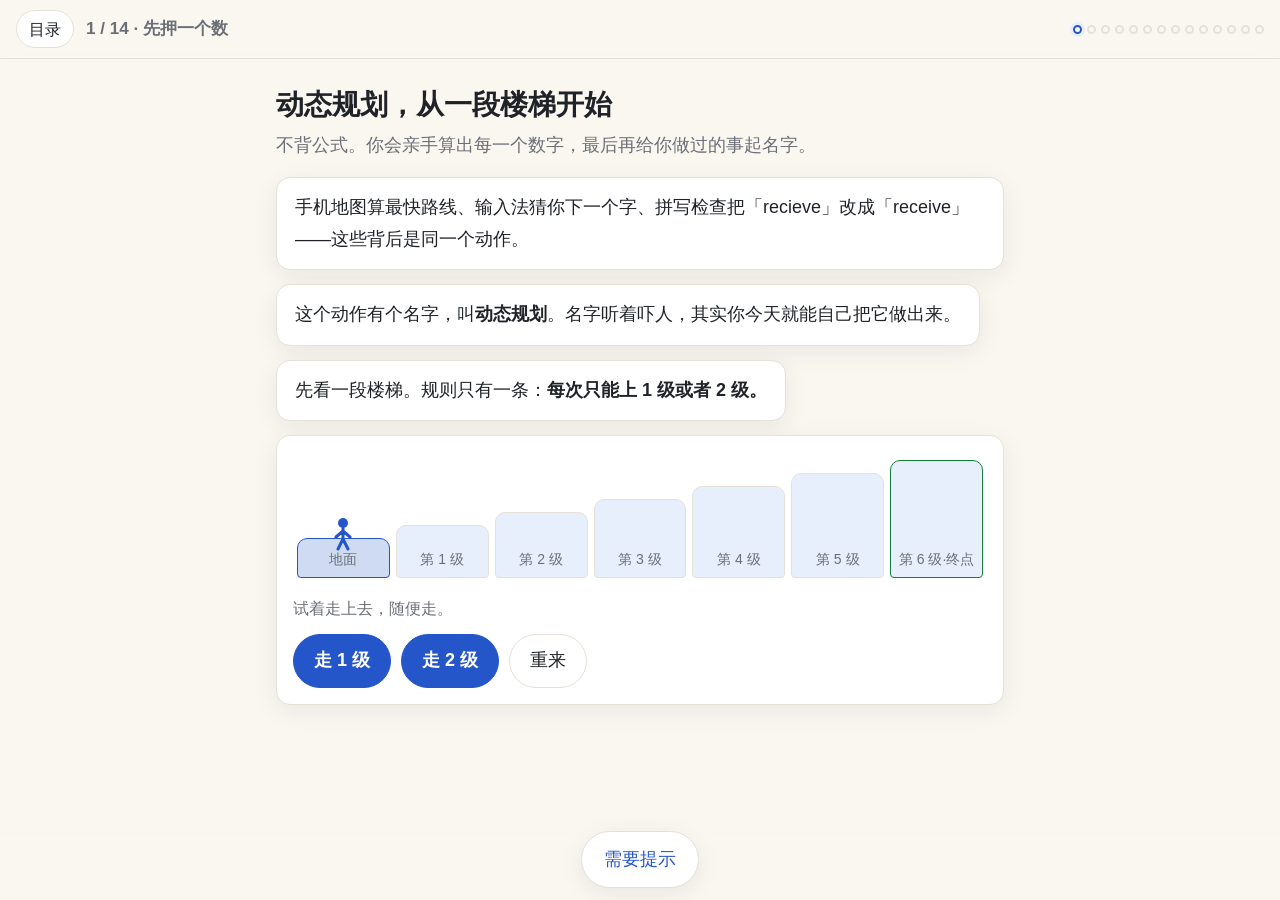
==== commit c634dd59: "Package for release: outline, screenshots, and design provenance - README now carries a screen-by-sc" ====
--- a/index.html
+++ b/index.html
@@ -109,7 +109,10 @@
 .note { background: var(--accent-soft); border-radius: var(--radius); padding: 14px 18px; border-left: 5px solid var(--accent); }
 .note .note-title { font-weight: 700; margin-bottom: 4px; }
 
-.canvas { background: var(--paper); border: 1px solid var(--line); border-radius: var(--radius); padding: 16px; box-shadow: var(--shadow); overflow-x: auto; }
+.canvas {
+  background: var(--paper); border: 1px solid var(--line); border-radius: var(--radius);
+  padding: 16px; box-shadow: var(--shadow); overflow-x: auto;
+}
 .block { }
 
 .choices { display: flex; flex-direction: column; gap: 10px; align-self: stretch; }
@@ -127,8 +130,12 @@
 
 .numask { display: flex; gap: 10px; align-items: center; flex-wrap: wrap; }
 .numask input {
-  font: inherit; font-size: 1.15rem; width: 8em; padding: 10px 14px; border-radius: 12px; border: 1.5px solid var(--line); background: var(--paper); color: var(--ink);
+  font: inherit; font-size: 1.15rem; width: 8em; padding: 10px 14px; border-radius: 12px;
+  border: 1.5px solid var(--line); background: var(--paper); color: var(--ink);
+  -moz-appearance: textfield; appearance: textfield;
 }
+.numask input::-webkit-outer-spin-button,
+.numask input::-webkit-inner-spin-button { -webkit-appearance: none; margin: 0; }
 .numask input:focus { outline: 2px solid var(--accent); border-color: var(--accent); }
 .numask .unit { color: var(--muted); }
 .btn { border-radius: 999px; padding: 10px 20px; border: 1px solid var(--line); background: var(--paper); color: var(--ink); font-size: 1rem; }
@@ -1025,8 +1032,20 @@
 
   addStyle(`
   .w-stairs { display: flex; flex-direction: column; gap: 12px; }
-  .w-stairs-row { display: flex; align-items: flex-end; gap: 6px; padding: 8px 4px 0; min-height: 60px; }
-  .w-step { flex: 1 1 0; min-width: 54px; position: relative; display: flex; flex-direction: column; align-items: center; justify-content: flex-end;
+  .w-stairs-row {
+    display: flex; align-items: flex-end; gap: 6px; padding: 8px 4px 4px; min-height: 60px;
+    overflow-x: auto; overflow-y: hidden;
+    background-image:
+      linear-gradient(to right, var(--paper) 30%, transparent),
+      linear-gradient(to left,  var(--paper) 30%, transparent),
+      radial-gradient(farthest-side at 0 50%, rgba(0,0,0,.13), transparent),
+      radial-gradient(farthest-side at 100% 50%, rgba(0,0,0,.13), transparent);
+    background-position: 0 0, 100% 0, 0 0, 100% 0;
+    background-repeat: no-repeat;
+    background-size: 40px 100%, 40px 100%, 12px 100%, 12px 100%;
+    background-attachment: local, local, scroll, scroll;
+  }
+  .w-step { flex: 1 0 56px; min-width: 56px; max-width: 130px; position: relative; display: flex; flex-direction: column; align-items: center; justify-content: flex-end;
     background: var(--accent-soft); border: 1.5px solid var(--line); border-radius: 10px 10px 4px 4px; height: var(--h, 48px); transition: background .2s, border-color .2s; }
   .w-step .w-step-label { position: absolute; bottom: 6px; font-size: .78rem; color: var(--muted); white-space: nowrap; }
   .w-step .w-tag { position: absolute; top: -14px; right: -4px; background: var(--paper); border: 1.5px solid var(--warn); color: var(--warn); font-weight: 700; font-size: .78rem; padding: 0 6px; border-radius: 6px; line-height: 1.4; }
@@ -1048,10 +1067,20 @@
   .w-cost { font-weight: 700; color: var(--warn); }
   .w-extra { font-weight: 700; color: #c0392b; }
 
-  .w-cells { position: relative; }
+  .w-cells { overflow-x: auto; overflow-y: visible;
+    background-image:
+      linear-gradient(to right, var(--paper) 30%, transparent),
+      linear-gradient(to left,  var(--paper) 30%, transparent),
+      radial-gradient(farthest-side at 0 50%, rgba(0,0,0,.13), transparent),
+      radial-gradient(farthest-side at 100% 50%, rgba(0,0,0,.13), transparent);
+    background-position: 0 0, 100% 0, 0 0, 100% 0;
+    background-repeat: no-repeat;
+    background-size: 40px 100%, 40px 100%, 12px 100%, 12px 100%;
+    background-attachment: local, local, scroll, scroll; }
+  .w-cells-inner { position: relative; min-width: max-content; }
   .w-cells-title { font-weight: 600; margin-bottom: 8px; }
   .w-cells-row { display: flex; gap: 8px; align-items: flex-start; padding-top: 40px; }
-  .w-cell { flex: 1 1 0; min-width: 58px; display: flex; flex-direction: column; align-items: center; gap: 4px; }
+  .w-cell { flex: 1 0 62px; min-width: 62px; max-width: 140px; display: flex; flex-direction: column; align-items: center; gap: 4px; }
   .w-cell .w-cell-idx { font-size: .8rem; color: var(--ink); font-weight: 600; white-space: nowrap; }
   .w-cell .w-cell-val { width: 100%; min-height: 54px; border: 1.5px solid var(--line); border-radius: 10px; background: var(--paper); display: flex; align-items: center; justify-content: center; font-size: 1.25rem; font-weight: 700; transition: background .2s, border-color .2s; }
   .w-cell .w-cell-val.empty { color: var(--muted); font-weight: 400; }
@@ -1064,7 +1093,10 @@
   .w-cell .w-cell-val.pick-me { cursor: pointer; }
   .w-cell .w-cell-val.pick-me:hover { border-color: var(--accent); background: var(--accent-soft); }
   .w-cell .w-cell-val.bad-flash { border-color: var(--warn); background: var(--warn-soft); }
-  .w-cell .w-cell-val input { width: 100%; height: 100%; min-height: 50px; border: 0; background: transparent; text-align: center; font: inherit; font-size: 1.25rem; font-weight: 700; color: var(--ink); outline: none; }
+  .w-cell .w-cell-val input { width: 100%; min-width: 0; height: 100%; min-height: 50px; border: 0; background: transparent; text-align: center; font: inherit; font-size: 1.25rem; font-weight: 700; color: var(--ink); outline: none;
+    -moz-appearance: textfield; appearance: textfield; }
+  .w-cell .w-cell-val input::-webkit-outer-spin-button,
+  .w-cell .w-cell-val input::-webkit-inner-spin-button { -webkit-appearance: none; margin: 0; }
   .w-cell .w-cell-sub { font-size: .78rem; color: var(--warn); font-weight: 600; min-height: 1.2em; white-space: nowrap; }
   .w-cells svg.w-links { position: absolute; left: 0; top: 0; width: 100%; height: 100%; pointer-events: none; overflow: visible; }
   .w-cells svg.w-links path { fill: none; stroke: var(--accent); stroke-width: 2.2; }
@@ -1253,8 +1285,10 @@
   /* ---------------- cells (a DP row) ---------------- */
   function cells(container, opts) {
     const o = Object.assign({ n: 6, label: (i) => `第 ${i} 级`, sub: null, values: {}, title: '', placeholder: '?' }, opts);
-    const root = el('div', 'w-cells');
-    if (o.title) root.appendChild(el('div', 'w-cells-title', esc(o.title)));
+    const outer = el('div', 'w-cells');
+    if (o.title) outer.appendChild(el('div', 'w-cells-title', esc(o.title)));
+    const root = el('div', 'w-cells-inner');
+    outer.appendChild(root);
     const row = el('div', 'w-cells-row');
     const svg = document.createElementNS('http://www.w3.org/2000/svg', 'svg');
     svg.setAttribute('class', 'w-links');
@@ -1272,10 +1306,10 @@
       items.push({ c, v, sub });
     }
     root.appendChild(row);
-    container.appendChild(root);
+    container.appendChild(outer);
 
     const api = {
-      el: root, items,
+      el: outer, items,
       get(i) { return vals[i]; },
       set(i, value, cls) {
         vals[i] = value;
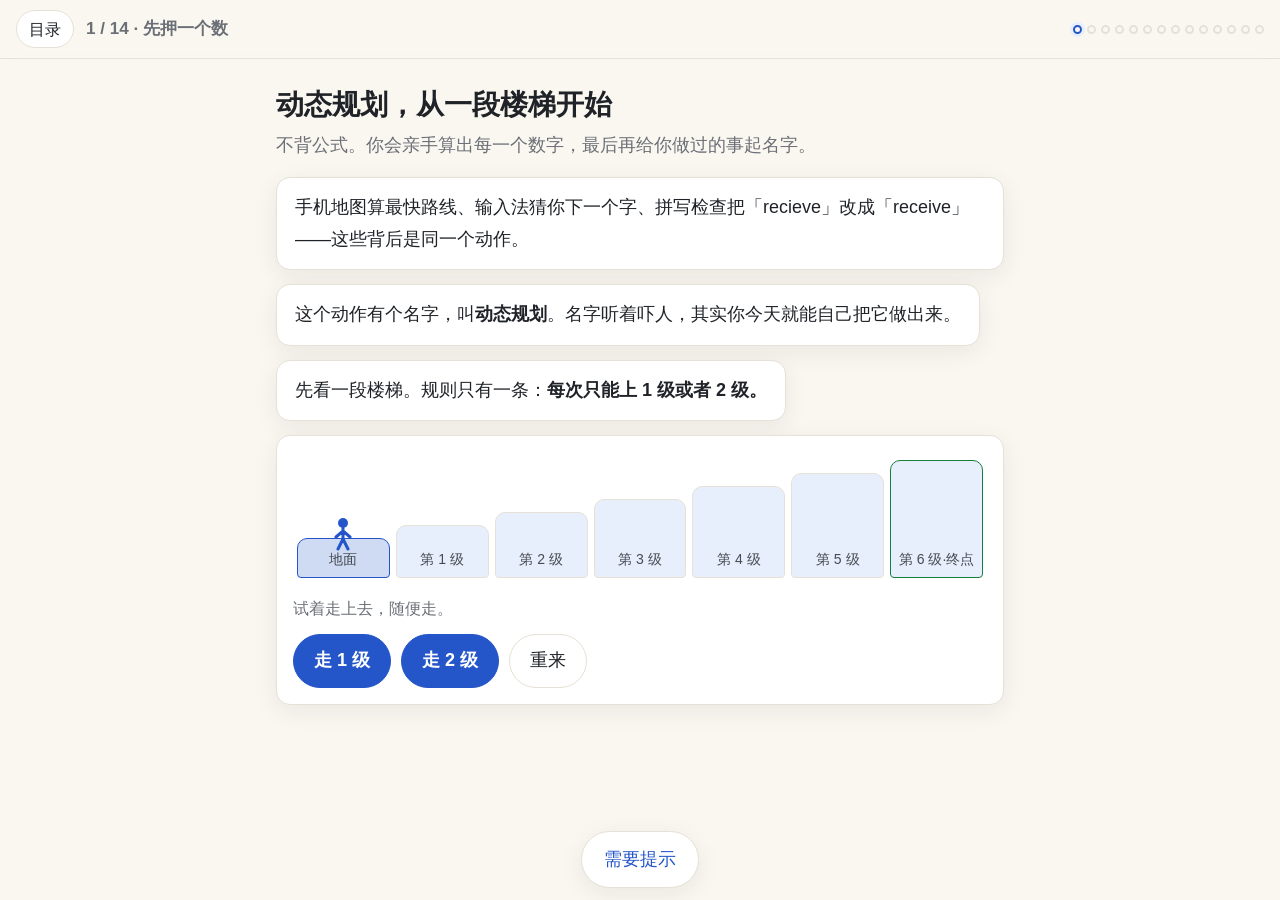
==== commit 41db42ca: "Contrast: every piece of text now clears 4.5:1 in both themes In dark mode the accent is a light blu" ====
--- a/index.html
+++ b/index.html
@@ -14,6 +14,7 @@
   --muted: #6b6f76;
   --line: #e6e1d6;
   --accent: #2456c9;
+  --on-accent: #ffffff;      /* text that sits on --accent or --ok */
   --accent-soft: #e8effc;
   --learner: #e8f1fb;
   --ok: #15803d;
@@ -29,7 +30,7 @@
 @media (prefers-color-scheme: dark) {
   :root {
     --bg: #15171b; --paper: #1e2126; --ink: #e9e9ec; --muted: #9aa0a8; --line: #2c3037;
-    --accent: #7aa2ff; --accent-soft: #1c2a4a; --learner: #1c2a4a;
+    --accent: #7aa2ff; --on-accent: #0d1117; --accent-soft: #1c2a4a; --learner: #1c2a4a;
     --ok: #5fc27a; --ok-soft: #173322; --warn: #f0b35a; --warn-soft: #3a2a10; --hint-soft: #3a3313;
     --shadow: 0 6px 24px rgba(0,0,0,.35);
   }
@@ -87,7 +88,7 @@
   pointer-events: none;
 }
 .dock-btn { pointer-events: auto; border-radius: 999px; padding: 12px 22px; font-size: 1rem; border: 1px solid var(--line); background: var(--paper); color: var(--ink); box-shadow: var(--shadow); }
-.dock-btn.primary { background: var(--accent); border-color: var(--accent); color: #fff; font-weight: 600; }
+.dock-btn.primary { background: var(--accent); border-color: var(--accent); color: var(--on-accent); font-weight: 600; }
 .dock-btn.ghost { color: var(--accent); }
 .dock-btn:disabled { opacity: .5; box-shadow: none; }
 
@@ -139,8 +140,8 @@
 .numask input:focus { outline: 2px solid var(--accent); border-color: var(--accent); }
 .numask .unit { color: var(--muted); }
 .btn { border-radius: 999px; padding: 10px 20px; border: 1px solid var(--line); background: var(--paper); color: var(--ink); font-size: 1rem; }
-.btn.primary { background: var(--accent); color: #fff; border-color: var(--accent); font-weight: 600; }
-.btn.ok { background: var(--ok); color: #fff; border-color: var(--ok); }
+.btn.primary { background: var(--accent); color: var(--on-accent); border-color: var(--accent); font-weight: 600; }
+.btn.ok { background: var(--ok); color: var(--on-accent); border-color: var(--ok); }
 .btn:disabled { opacity: .5; }
 .btn-row { display: flex; gap: 10px; flex-wrap: wrap; }
 
@@ -1047,9 +1048,9 @@
   }
   .w-step { flex: 1 0 56px; min-width: 56px; max-width: 130px; position: relative; display: flex; flex-direction: column; align-items: center; justify-content: flex-end;
     background: var(--accent-soft); border: 1.5px solid var(--line); border-radius: 10px 10px 4px 4px; height: var(--h, 48px); transition: background .2s, border-color .2s; }
-  .w-step .w-step-label { position: absolute; bottom: 6px; font-size: .78rem; color: var(--muted); white-space: nowrap; }
+  .w-step .w-step-label { position: absolute; bottom: 6px; font-size: .78rem; color: var(--ink); opacity: .8; white-space: nowrap; }
   .w-step .w-tag { position: absolute; top: -14px; right: -4px; background: var(--paper); border: 1.5px solid var(--warn); color: var(--warn); font-weight: 700; font-size: .78rem; padding: 0 6px; border-radius: 6px; line-height: 1.4; }
-  .w-step .w-tag.hot { background: var(--warn); color: #fff; }
+  .w-step .w-tag.hot { background: var(--warn); color: var(--on-accent); }
   .w-step .w-person { position: absolute; bottom: 26px; width: 26px; height: 34px; }
   .w-step.visited::after { content: ""; position: absolute; top: 6px; width: 8px; height: 8px; border-radius: 50%; background: var(--accent); }
   .w-step.current { border-color: var(--accent); background: color-mix(in srgb, var(--accent) 22%, var(--paper)); }
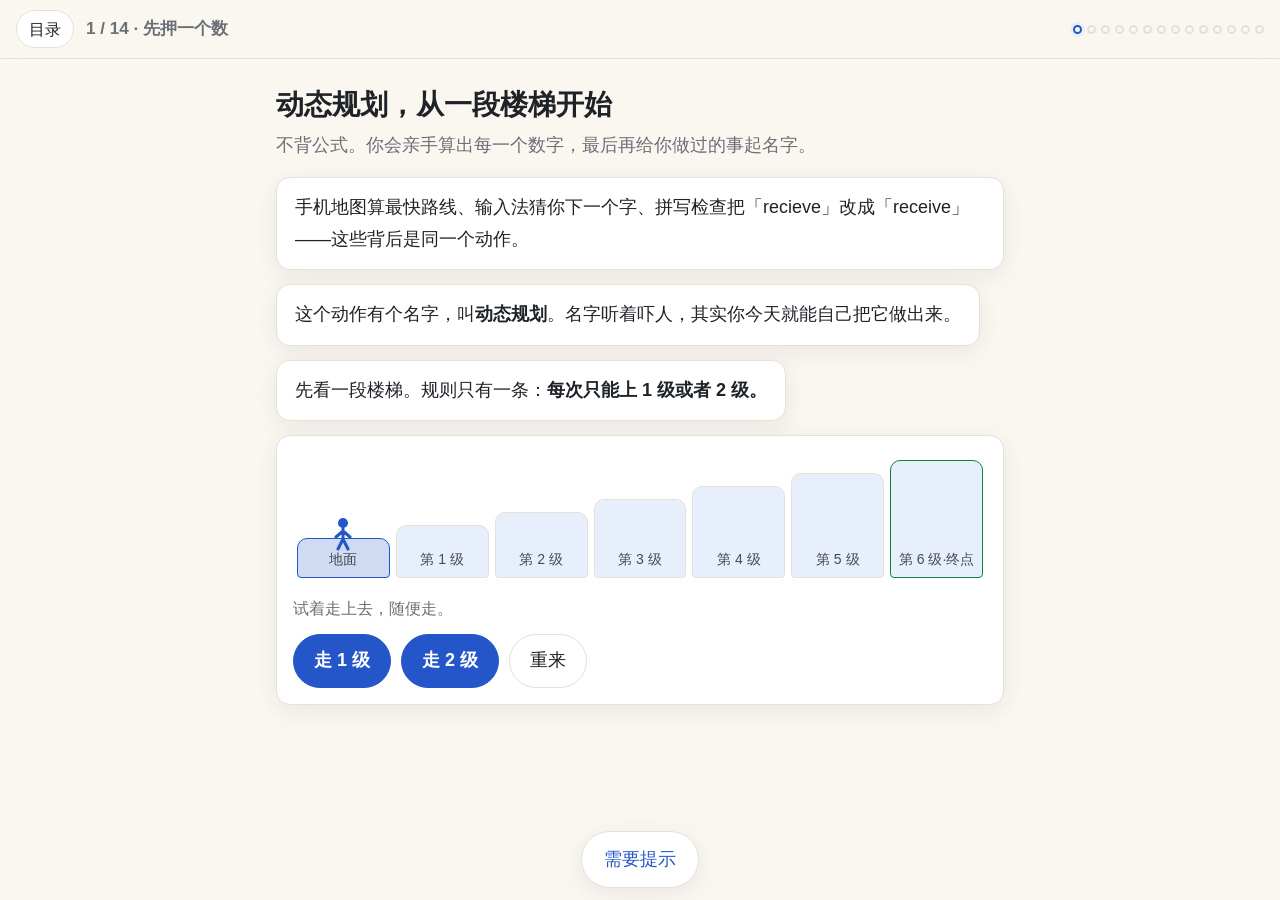
==== commit 67d5ae5a: "Favicon, and stop probing for a mentor that cannot be there The page looked for the local mentor pro" ====
--- a/index.html
+++ b/index.html
@@ -4,6 +4,7 @@
 <meta charset="UTF-8">
 <meta name="viewport" content="width=device-width, initial-scale=1.0">
 <title>动态规划，从一段楼梯开始</title>
+<link rel="icon" href="data:image/svg+xml,%3Csvg%20xmlns%3D%22http%3A%2F%2Fwww.w3.org%2F2000%2Fsvg%22%20viewBox%3D%220%200%2032%2032%22%3E%3Crect%20width%3D%2232%22%20height%3D%2232%22%20rx%3D%227%22%20fill%3D%22%23faf7f1%22%2F%3E%3Cg%20fill%3D%22%232456c9%22%3E%3Crect%20x%3D%224%22%20%20y%3D%2221%22%20width%3D%227%22%20height%3D%227%22%20rx%3D%221.5%22%2F%3E%3Crect%20x%3D%2212%22%20y%3D%2215%22%20width%3D%227%22%20height%3D%2213%22%20rx%3D%221.5%22%2F%3E%3Crect%20x%3D%2220%22%20y%3D%229%22%20%20width%3D%227%22%20height%3D%2219%22%20rx%3D%221.5%22%2F%3E%3C%2Fg%3E%3Ccircle%20cx%3D%2223.5%22%20cy%3D%225%22%20r%3D%222.6%22%20fill%3D%22%2315803d%22%2F%3E%3C%2Fsvg%3E">
 <meta name="description" content="一个循循善诱的互动教程：不背公式，亲手发现动态规划为什么存在、怎么用。">
 <style>
 /* FunAl - DP tutorial base styles. Warm, calm, one column, big type. */
@@ -837,7 +838,15 @@
   const Mentor = {
     available: false,
     history: [],
+    /* Only look for a mentor where one could plausibly be running: the local proxy,
+       or anywhere the reader opts in with ?mentor=1. Probing from a static host would
+       just print a 404 in everyone's console. */
+    couldHaveServer() {
+      if (/[?&]mentor=1\b/.test(location.search)) return true;
+      return location.protocol.startsWith('http') && /^(localhost|127\.0\.0\.1|\[::1\])$/.test(location.hostname);
+    },
     async init() {
+      if (!this.couldHaveServer()) { $('mentorBtn').hidden = true; return; }
       try {
         const r = await fetch('api/mentor/health', { cache: 'no-store' });
         const j = await r.json();
@@ -992,6 +1001,9 @@
     realPath: [0, 1, 3, 5, 6],
     realSteps: [1, 2, 2, 1],
     realBreakdown: { toll: 12, penalty: 3 },
+    /* raise the fine and the cheapest ROUTE changes too, not just its price */
+    bigPenalty: { penalty: 30, best: 18, oldRouteNowCosts: 42,
+                  paths: [[0, 1, 2, 4, 5, 6], [0, 1, 3, 4, 6], [0, 2, 3, 5, 6]] },
     /* every route to stair 6, with the fine included, cheapest first */
     allRoutes: [
       { steps: [1, 2, 2, 1], toll: 12, penalty: 3, total: 15 },
@@ -2748,7 +2760,14 @@
     t.note('看清楚发生了什么', `老表说 **${B.oldTableSays} 元**。\n\n可 13 条路里，最便宜的一条要 **${B.realBest} 元**。\n\n花 ${B.oldTableSays} 元的走法有 **${cheap.length + (B.allRoutes.filter((r) => r.total === B.oldTableSays).length)} 条**——一条都没有。\n\n**老表不是漏掉了更好的路，它算出了一个买不到的价钱。**`);
 
     await t.say(`说句公道话：这次最省的**路线**其实没变，还是 ${D.bestPath.join('→')}，只是价钱从 ${B.oldTableSays} 变成了 ${B.realBest}。`);
-    await t.say('但这不算老表走运。**罚款金额再高一点，最省的路线就会换成另一条。** 一张算出假价钱的表，你没理由相信它指的路是真的。');
+    const BP = B.bigPenalty;
+    await t.ask.predict(`那把罚款调大呢？假设不是罚 ${B.penalty} 元，而是**罚 ${BP.penalty} 元**。最省的路线还会是这一条吗？`, [
+      '还是这一条，罚款多少不影响哪条路最省',
+      '会换成别的路线',
+    ]);
+    await t.say(`会换。罚 ${BP.penalty} 元的话，原来那条 ${D.bestPath.join('→')} 要付 **${BP.oldRouteNowCosts} 元**（${B.realBreakdown.toll} 元过路费加 ${BP.penalty} 元罚款），贵得离谱。`);
+    await t.say(`这时候最省的变成 **${BP.paths[0].join('→')}** 这类路线，一共 **${BP.best} 元**——它们的共同点是**一次「连着跨两次 2 级」都没有**，一分罚款都不用付。`);
+    await t.say('所以别觉得老表运气好。**一张算出假价钱的表，你没有理由相信它指的路是真的。**');
 
     await t.ask.choice('为什么这次不灵了？', [
       '因为站在第 5 级的时候，「我是怎么来的」开始影响后面要花多少了——上一步是不是跨了 2 级，决定了下一步会不会被罚。',
